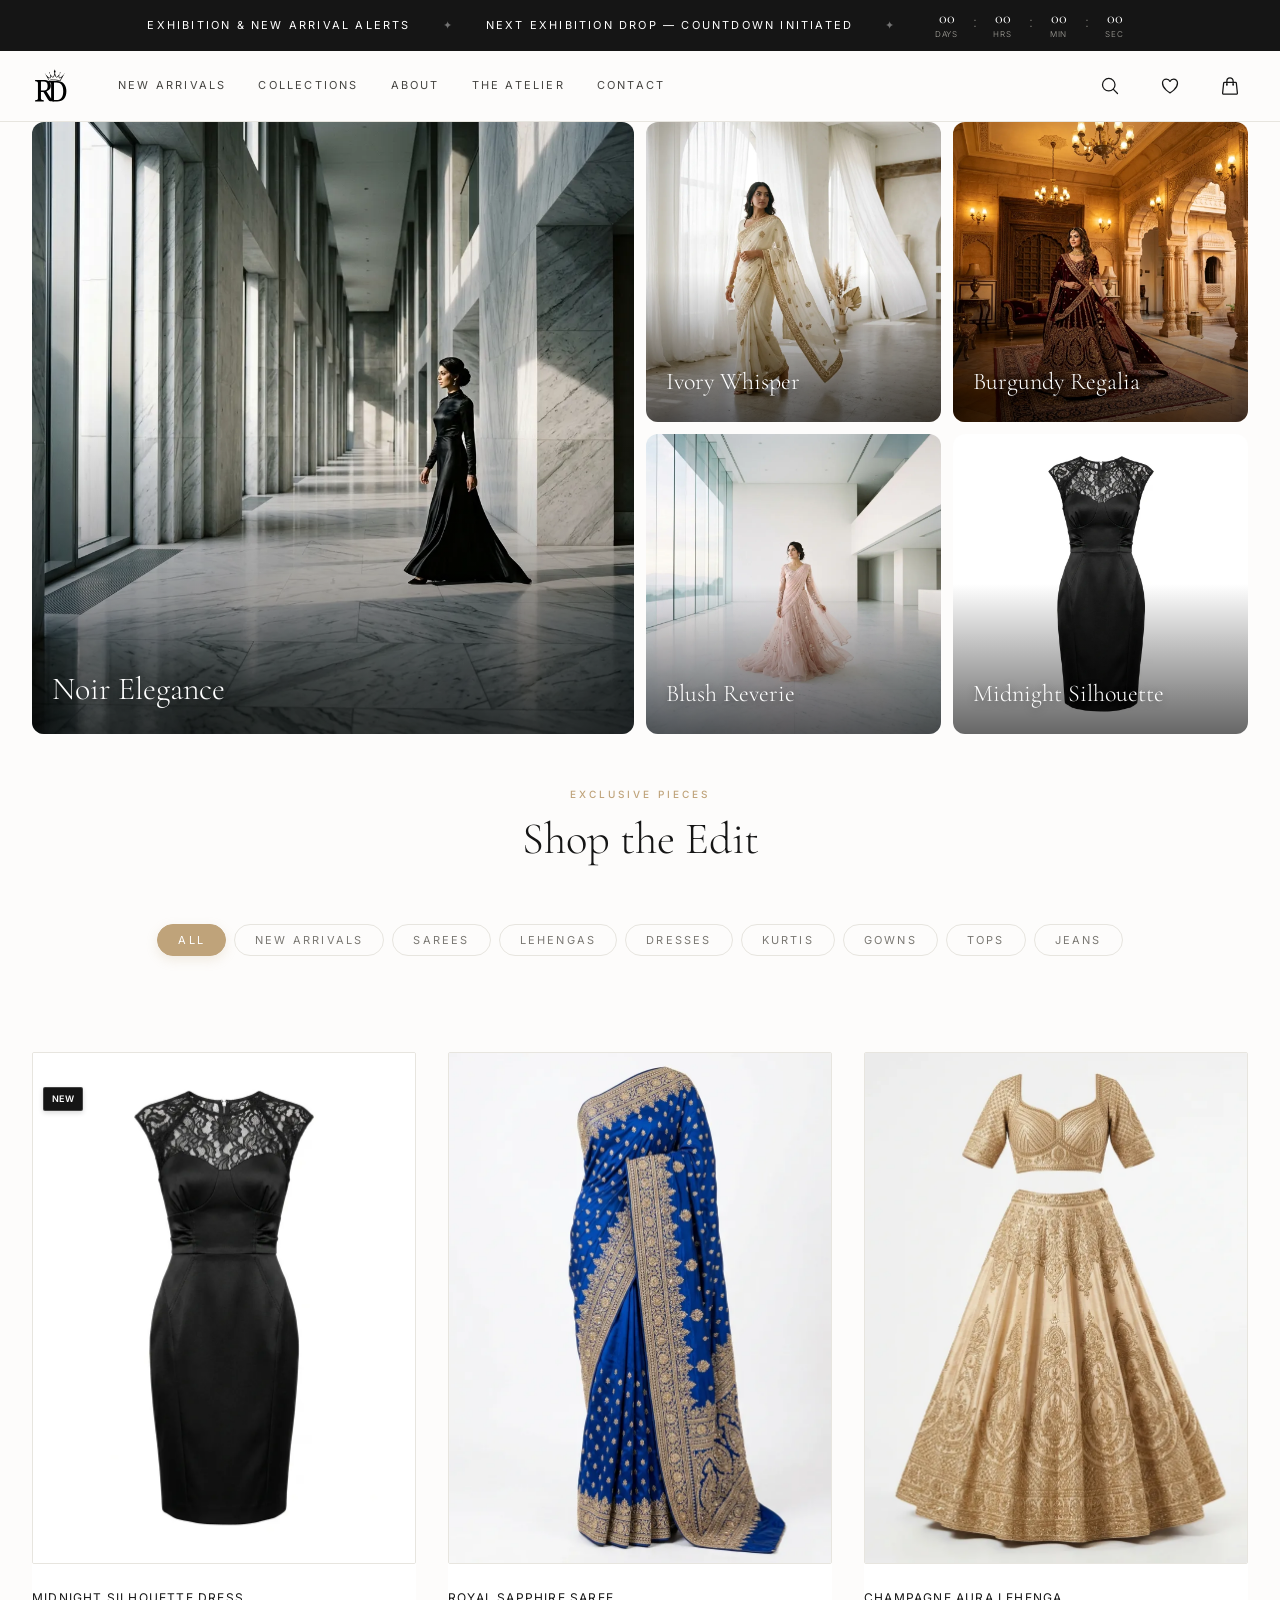
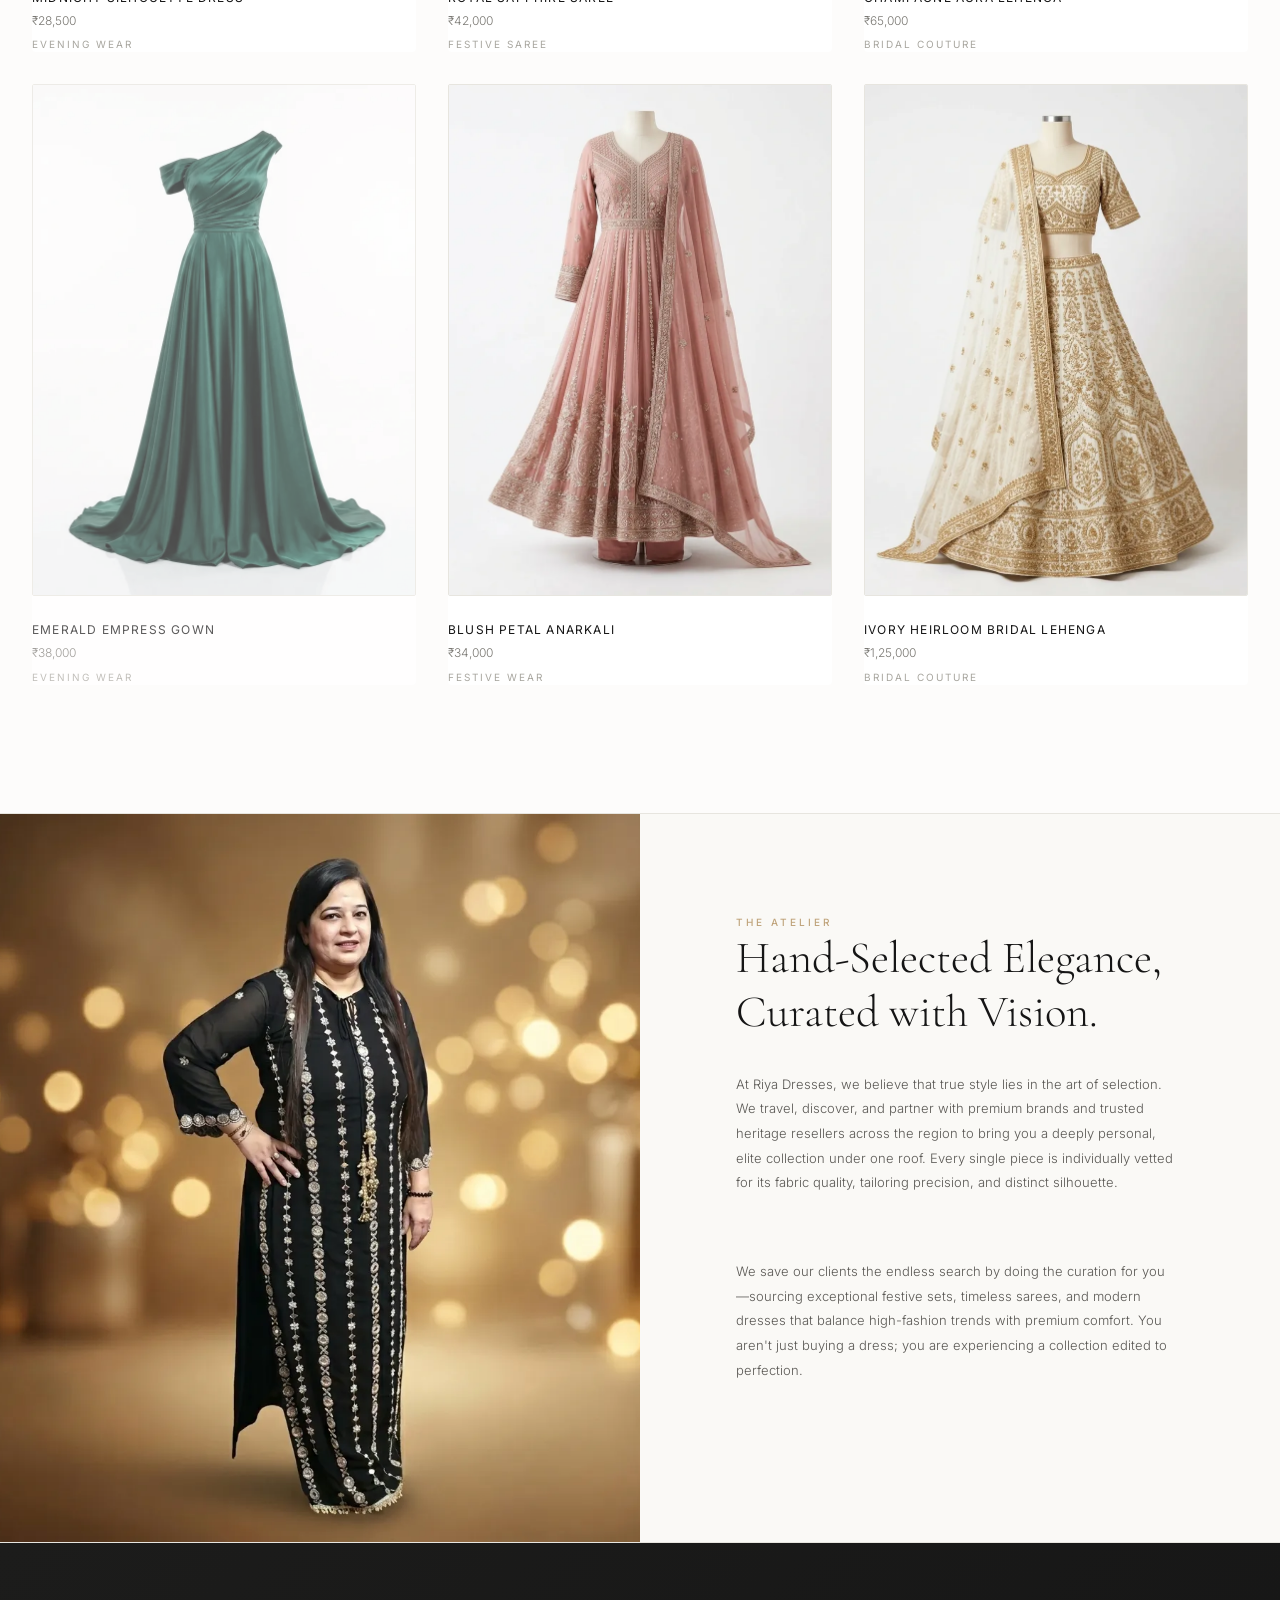
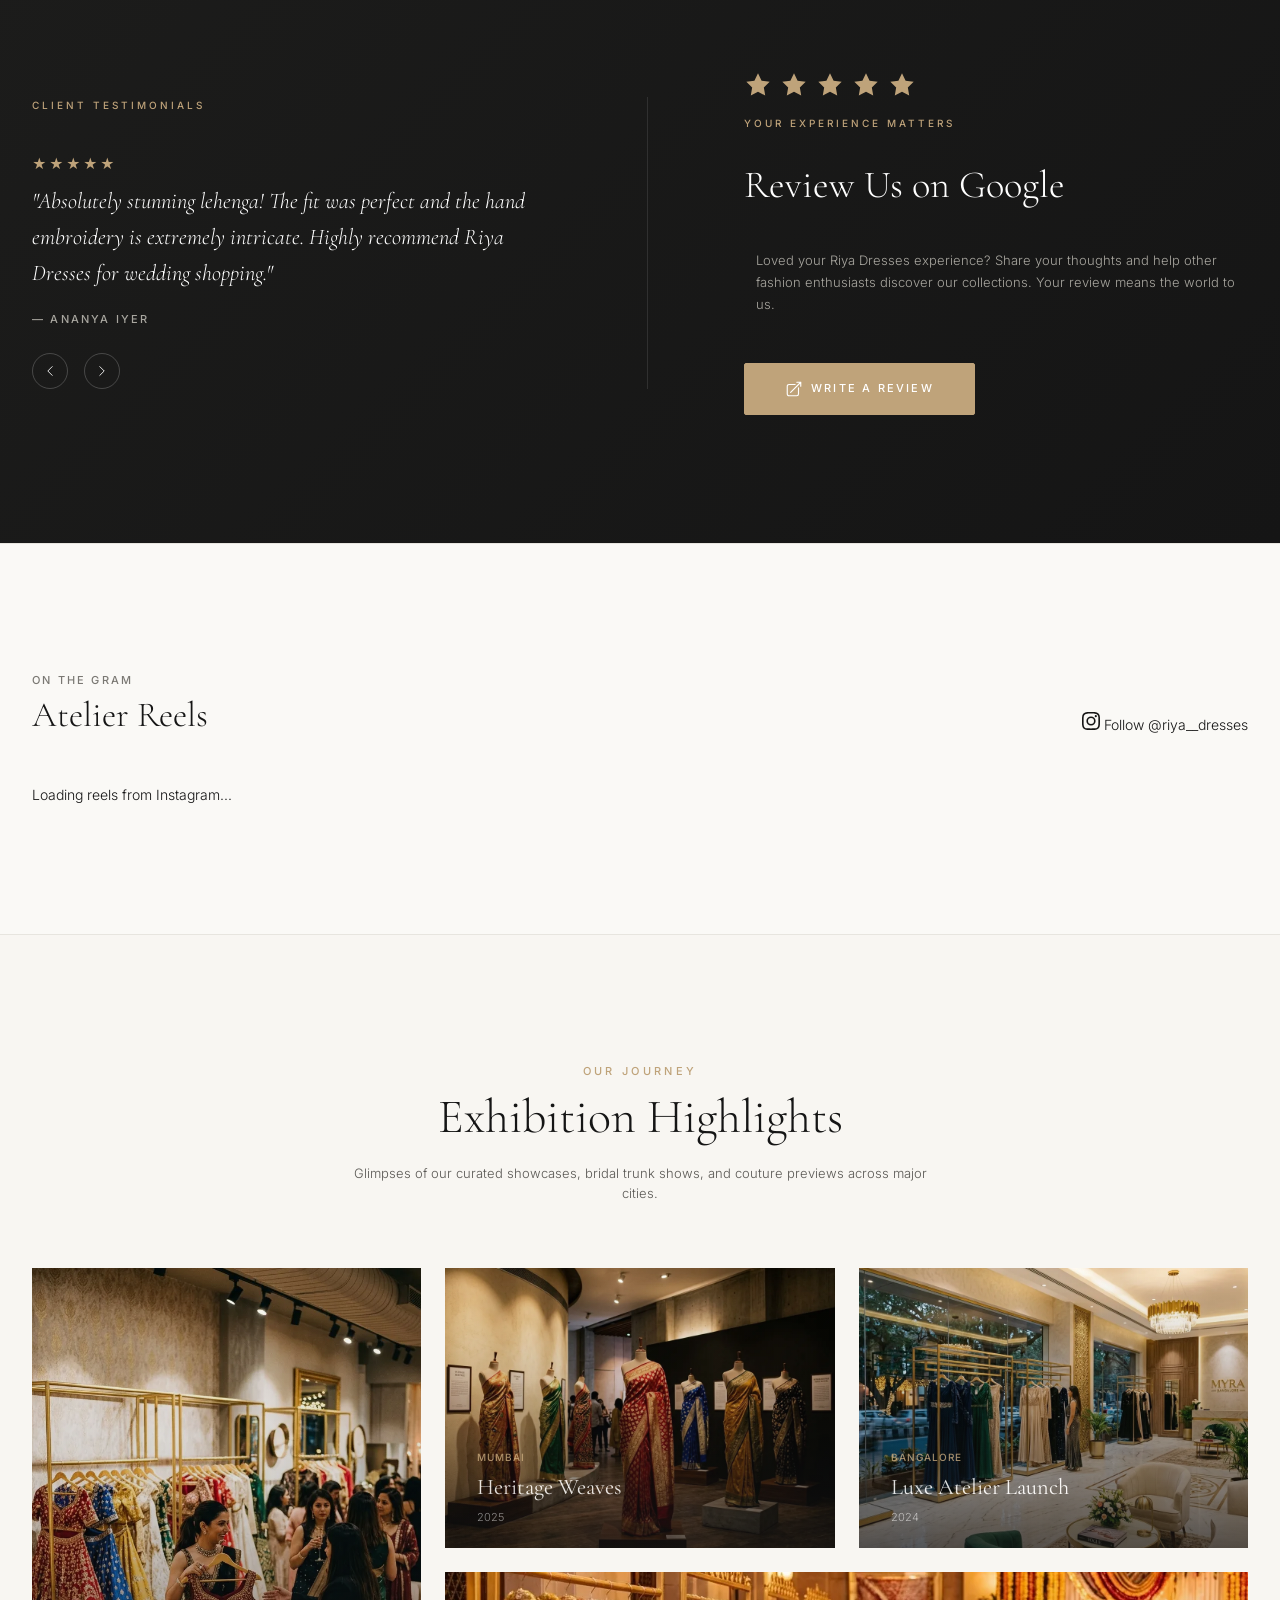
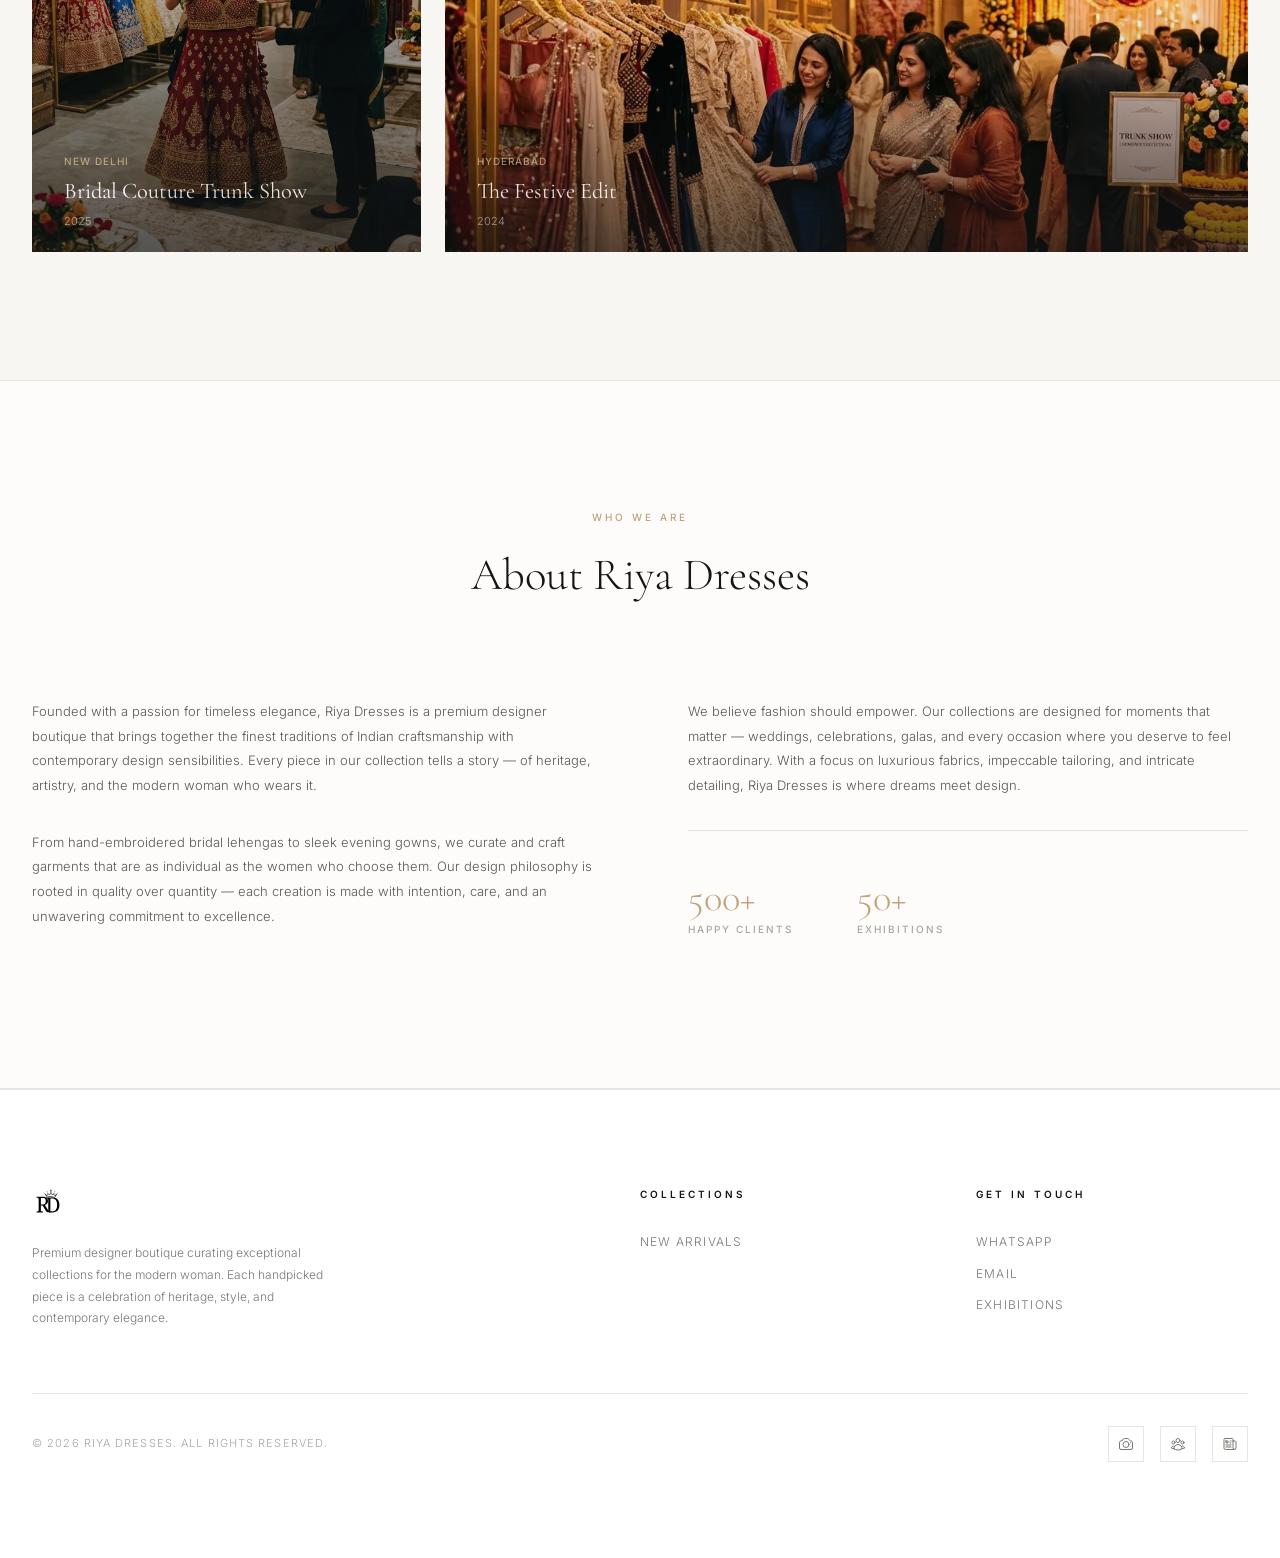
==== index.html @ f9439b60 "Initial commit" ====
<!DOCTYPE html>
<html lang="en">
<head>
  <meta charset="UTF-8">
  <meta name="viewport" content="width=device-width, initial-scale=1.0">
  <meta name="description" content="Riya Dresses &mdash; Premium designer boutique featuring exquisite handcrafted dresses, sarees, lehengas, and couture for the modern woman. Shop exclusive collections.">
  <meta name="keywords" content="Riya Dresses, designer boutique, luxury fashion, sarees, lehengas, couture, bridal wear, premium dresses">
  <title>RIYA DRESSES &mdash; Premium Designer Boutique</title>
  <link rel="stylesheet" href="index.css?v=4">
  <!-- Favicon / Website Icon -->
  <link rel="icon" type="image/svg+xml" href="assets/only RD transparent bg.svg">
  <link rel="icon" type="image/png" href="assets/logo-icon.png">
  <link rel="apple-touch-icon" href="assets/logo-icon.png">
  <!-- Preconnect for Google Fonts performance -->
  <link rel="preconnect" href="https://fonts.googleapis.com">
  <link rel="preconnect" href="https://fonts.gstatic.com" crossorigin>
</head>
<body>

  <!-- ===== TOP BANNER / TICKER ===== -->
  <div class="top-banner" id="top-banner">
    <div class="top-banner__inner">
      <span class="top-banner__text" id="top-banner-label">Exhibition &amp; New Arrival Alerts</span>
      <span class="top-banner__text" style="opacity: 0.4;">&#x2726;</span>
      <span class="top-banner__text" id="top-banner-headline">Next Exhibition Drop &mdash; Countdown Initiated</span>
      <span class="top-banner__text" style="opacity: 0.4;">&#x2726;</span>
      <div class="top-banner__countdown" id="countdown">
        <div class="countdown__segment">
          <span class="countdown__number" id="countdown-days">00</span>
          <span class="countdown__label">Days</span>
        </div>
        <span class="countdown__separator">:</span>
        <div class="countdown__segment">
          <span class="countdown__number" id="countdown-hours">00</span>
          <span class="countdown__label">Hrs</span>
        </div>
        <span class="countdown__separator">:</span>
        <div class="countdown__segment">
          <span class="countdown__number" id="countdown-mins">00</span>
          <span class="countdown__label">Min</span>
        </div>
        <span class="countdown__separator">:</span>
        <div class="countdown__segment">
          <span class="countdown__number" id="countdown-secs">00</span>
          <span class="countdown__label">Sec</span>
        </div>
      </div>
    </div>
  </div>

  <!-- ===== HEADER / NAVIGATION ===== -->
  <header class="header" id="header">
    <div class="header__inner">

      <div class="header__left">
        <a href="#" class="header__logo" id="logo-link" aria-label="Riya Dresses Home">
          <img src="assets/only RD transparent bg.svg" alt="Riya Dresses">
        </a>

        <nav class="header__nav" id="main-nav" aria-label="Main navigation">
          <a href="#products" class="header__nav-link" id="nav-new-arrivals">New Arrivals</a>
          <a href="#products" class="header__nav-link" id="nav-collections">Collections</a>
          <a href="#about" class="header__nav-link" id="nav-about">About</a>
          <a href="#brand-story" class="header__nav-link" id="nav-atelier">The Atelier</a>
          <a href="#footer" class="header__nav-link" id="nav-contact">Contact</a>
        </nav>
      </div>

      <div class="header__right">
        <!-- Search Icon -->
        <button class="header__icon-btn" id="search-btn" aria-label="Search">
          <svg xmlns="http://www.w3.org/2000/svg" fill="none" viewBox="0 0 24 24" stroke="currentColor">
            <path stroke-linecap="round" stroke-linejoin="round" d="M21 21l-5.197-5.197m0 0A7.5 7.5 0 105.196 5.196a7.5 7.5 0 0010.607 10.607z"/>
          </svg>
        </button>
        <!-- Wishlist Icon -->
        <button class="header__icon-btn" id="wishlist-btn" aria-label="Wishlist">
          <svg xmlns="http://www.w3.org/2000/svg" fill="none" viewBox="0 0 24 24" stroke="currentColor">
            <path stroke-linecap="round" stroke-linejoin="round" d="M21 8.25c0-2.485-2.099-4.5-4.688-4.5-1.935 0-3.597 1.126-4.312 2.733-.715-1.607-2.377-2.733-4.313-2.733C5.1 3.75 3 5.765 3 8.25c0 7.22 9 12 9 12s9-4.78 9-12z"/>
          </svg>
          <span class="header__badge" id="wishlist-count" style="display: none;">0</span>
        </button>
        <!-- Bag Icon -->
        <button class="header__icon-btn" id="bag-btn" aria-label="Shopping Bag">
          <svg xmlns="http://www.w3.org/2000/svg" fill="none" viewBox="0 0 24 24" stroke="currentColor">
            <path stroke-linecap="round" stroke-linejoin="round" d="M15.75 10.5V6a3.75 3.75 0 10-7.5 0v4.5m11.356-1.993l1.263 12c.07.665-.45 1.243-1.119 1.243H4.25a1.125 1.125 0 01-1.12-1.243l1.264-12A1.125 1.125 0 015.513 7.5h12.974c.576 0 1.059.435 1.119 1.007zM8.625 10.5a.375.375 0 11-.75 0 .375.375 0 01.75 0zm7.5 0a.375.375 0 11-.75 0 .375.375 0 01.75 0z"/>
          </svg>
          <span class="header__badge" id="bag-count" style="display: none;">0</span>
        </button>

        <!-- Hamburger (Mobile) -->
        <div class="header__hamburger" id="hamburger-btn" role="button" tabindex="0" aria-label="Open menu">
          <span></span>
          <span></span>
          <span></span>
        </div>
      </div>

    </div>
  </header>

  <!-- ===== MOBILE DRAWER ===== -->
  <div class="mobile-drawer" id="mobile-drawer">
    <div class="mobile-drawer__overlay" id="drawer-overlay"></div>
    <div class="mobile-drawer__panel">
      <button class="mobile-drawer__close" id="drawer-close" aria-label="Close menu">
        <svg xmlns="http://www.w3.org/2000/svg" fill="none" viewBox="0 0 24 24" stroke="currentColor">
          <path stroke-linecap="round" stroke-linejoin="round" d="M6 18L18 6M6 6l12 12"/>
        </svg>
      </button>
      <nav class="mobile-drawer__nav" aria-label="Mobile navigation">
        <a href="#products" class="mobile-drawer__link" id="mobile-nav-arrivals">New Arrivals</a>
        <a href="#products" class="mobile-drawer__link" id="mobile-nav-collections">Collections</a>
        <a href="#about" class="mobile-drawer__link" id="mobile-nav-about">About</a>
        <a href="#brand-story" class="mobile-drawer__link" id="mobile-nav-atelier">The Atelier</a>
        <a href="#footer" class="mobile-drawer__link" id="mobile-nav-contact">Contact</a>
        <a href="#" class="mobile-drawer__link" id="mobile-nav-whatsapp">Inquire via WhatsApp</a>
      </nav>
    </div>
  </div>

  <!-- ===== HERO CATEGORIES (5-Tile Array) ===== -->
  <section class="hero-categories" id="hero-spotlight">
    <div class="category-tiles-grid" id="category-tiles-container">
      <a href="#products" class="cat-tile cat-large">
        <img src="assets/hero-1.webp" alt="Noir Elegance" loading="eager">
        <div class="cat-tile-overlay"></div>
        <h2 class="cat-title">Noir Elegance</h2>
      </a>
      <a href="#products" class="cat-tile">
        <img src="assets/hero-2.webp" alt="Ivory Whisper" loading="lazy">
        <div class="cat-tile-overlay"></div>
        <h2 class="cat-title">Ivory Whisper</h2>
      </a>
      <a href="#products" class="cat-tile">
        <img src="assets/hero-3.webp" alt="Burgundy Regalia" loading="lazy">
        <div class="cat-tile-overlay"></div>
        <h2 class="cat-title">Burgundy Regalia</h2>
      </a>
      <a href="#products" class="cat-tile">
        <img src="assets/hero-4.webp" alt="Blush Reverie" loading="lazy">
        <div class="cat-tile-overlay"></div>
        <h2 class="cat-title">Blush Reverie</h2>
      </a>
      <a href="#products" class="cat-tile">
        <img src="assets/product-1.webp" alt="Midnight Silhouette" loading="lazy">
        <div class="cat-tile-overlay"></div>
        <h2 class="cat-title">Midnight Silhouette</h2>
      </a>
    </div>
  </section>



  <!-- ===== PRODUCT COLLECTION GRID ===== -->
  <section class="products" id="products">
    <div class="products__header reveal">
      <span class="products__label">Exclusive Pieces</span>
      <h2 class="products__title">Shop the Edit</h2>
      <div class="products__filters" id="category-filters">
        <button class="products__filter-btn is-active" data-filter="all" id="filter-all">All</button>
        <button class="products__filter-btn" data-filter="new-arrivals" id="filter-new-arrivals">New Arrivals</button>
        <button class="products__filter-btn" data-filter="saree" id="filter-saree">Sarees</button>
        <button class="products__filter-btn" data-filter="lehenga" id="filter-lehenga">Lehengas</button>
        <button class="products__filter-btn" data-filter="dress" id="filter-dress">Dresses</button>
        <button class="products__filter-btn" data-filter="kurti" id="filter-kurti">Kurtis</button>
        <button class="products__filter-btn" data-filter="gown" id="filter-gown">Gowns</button>
        <button class="products__filter-btn" data-filter="top" id="filter-top">Tops</button>
        <button class="products__filter-btn" data-filter="jeans" id="filter-jeans">Jeans</button>
      </div>
    </div>

    <div class="products__grid reveal-stagger" id="products-grid">

      <!-- Product 1 -->
      <div class="product-card" id="product-card-1" data-category="dress" data-new-arrival="true" data-stock-count="2">
        <div class="product-card__image-wrapper">
          <img class="product-card__image" src="assets/product-1.webp" alt="Midnight Silhouette Dress" loading="lazy">
          <span class="product-card__badge product-card__badge--new" style="left: 10px;">New</span>
          <div class="product-card__overlay">
            <a href="#" class="product-card__quick-action whatsapp-cta" data-product="Midnight Silhouette Dress &mdash; &#x20B9;28,500" id="cta-product-1">
              <svg xmlns="http://www.w3.org/2000/svg" fill="none" viewBox="0 0 24 24" stroke="currentColor">
                <path stroke-linecap="round" stroke-linejoin="round" d="M8.625 9.75a.375.375 0 11-.75 0 .375.375 0 01.75 0zm0 0H8.25m4.125 0a.375.375 0 11-.75 0 .375.375 0 01.75 0zm0 0H12m4.125 0a.375.375 0 11-.75 0 .375.375 0 01.75 0zm0 0h-.375m-13.5 3.01c0 1.6 1.123 2.994 2.707 3.227 1.087.16 2.185.283 3.293.369V21l4.184-4.183a1.14 1.14 0 01.778-.332 48.294 48.294 0 005.83-.498c1.585-.233 2.708-1.626 2.708-3.228V6.741c0-1.602-1.123-2.995-2.707-3.228A48.394 48.394 0 0012 3c-2.392 0-4.744.175-7.043.513C3.373 3.746 2.25 5.14 2.25 6.741v6.018z"/>
              </svg>
              Inquire via WhatsApp
            </a>
          </div>
        </div>
        <div class="product-card__info">
          <span class="product-card__name">Midnight Silhouette Dress</span>
          <span class="product-card__price">&#x20B9;28,500</span>
          <span class="product-card__category">Evening Wear</span>
        </div>
      </div>

      <!-- Product 2 -->
      <div class="product-card" id="product-card-2" data-category="saree" data-stock-count="8">
        <div class="product-card__image-wrapper">
          <img class="product-card__image" src="assets/product-2.webp" alt="Royal Sapphire Saree" loading="lazy">
          <div class="product-card__overlay">
            <a href="#" class="product-card__quick-action whatsapp-cta" data-product="Royal Sapphire Saree &mdash; &#x20B9;42,000" id="cta-product-2">
              <svg xmlns="http://www.w3.org/2000/svg" fill="none" viewBox="0 0 24 24" stroke="currentColor">
                <path stroke-linecap="round" stroke-linejoin="round" d="M8.625 9.75a.375.375 0 11-.75 0 .375.375 0 01.75 0zm0 0H8.25m4.125 0a.375.375 0 11-.75 0 .375.375 0 01.75 0zm0 0H12m4.125 0a.375.375 0 11-.75 0 .375.375 0 01.75 0zm0 0h-.375m-13.5 3.01c0 1.6 1.123 2.994 2.707 3.227 1.087.16 2.185.283 3.293.369V21l4.184-4.183a1.14 1.14 0 01.778-.332 48.294 48.294 0 005.83-.498c1.585-.233 2.708-1.626 2.708-3.228V6.741c0-1.602-1.123-2.995-2.707-3.228A48.394 48.394 0 0012 3c-2.392 0-4.744.175-7.043.513C3.373 3.746 2.25 5.14 2.25 6.741v6.018z"/>
              </svg>
              Inquire via WhatsApp
            </a>
          </div>
        </div>
        <div class="product-card__info">
          <span class="product-card__name">Royal Sapphire Saree</span>
          <span class="product-card__price">&#x20B9;42,000</span>
          <span class="product-card__category">Festive Saree</span>
        </div>
      </div>

      <!-- Product 3 -->
      <div class="product-card" id="product-card-3" data-category="lehenga" data-stock-count="3">
        <div class="product-card__image-wrapper">
          <img class="product-card__image" src="assets/product-3.webp" alt="Champagne Aura Lehenga" loading="lazy">
          <div class="product-card__overlay">
            <a href="#" class="product-card__quick-action whatsapp-cta" data-product="Champagne Aura Lehenga &mdash; &#x20B9;65,000" id="cta-product-3">
              <svg xmlns="http://www.w3.org/2000/svg" fill="none" viewBox="0 0 24 24" stroke="currentColor">
                <path stroke-linecap="round" stroke-linejoin="round" d="M8.625 9.75a.375.375 0 11-.75 0 .375.375 0 01.75 0zm0 0H8.25m4.125 0a.375.375 0 11-.75 0 .375.375 0 01.75 0zm0 0H12m4.125 0a.375.375 0 11-.75 0 .375.375 0 01.75 0zm0 0h-.375m-13.5 3.01c0 1.6 1.123 2.994 2.707 3.227 1.087.16 2.185.283 3.293.369V21l4.184-4.183a1.14 1.14 0 01.778-.332 48.294 48.294 0 005.83-.498c1.585-.233 2.708-1.626 2.708-3.228V6.741c0-1.602-1.123-2.995-2.707-3.228A48.394 48.394 0 0012 3c-2.392 0-4.744.175-7.043.513C3.373 3.746 2.25 5.14 2.25 6.741v6.018z"/>
              </svg>
              Inquire via WhatsApp
            </a>
          </div>
        </div>
        <div class="product-card__info">
          <span class="product-card__name">Champagne Aura Lehenga</span>
          <span class="product-card__price">&#x20B9;65,000</span>
          <span class="product-card__category">Bridal Couture</span>
        </div>
      </div>

      <!-- Product 4 -->
      <div class="product-card product-card--out-of-stock" id="product-card-4" data-category="gown" data-stock-count="0">
        <div class="product-card__image-wrapper">
          <img class="product-card__image" src="assets/product-4.webp" alt="Emerald Empress Gown" loading="lazy">
          <div class="product-card__overlay">
            <a href="#" class="product-card__quick-action whatsapp-cta" data-product="Emerald Empress Gown &mdash; &#x20B9;38,000" id="cta-product-4">
              <svg xmlns="http://www.w3.org/2000/svg" fill="none" viewBox="0 0 24 24" stroke="currentColor">
                <path stroke-linecap="round" stroke-linejoin="round" d="M8.625 9.75a.375.375 0 11-.75 0 .375.375 0 01.75 0zm0 0H8.25m4.125 0a.375.375 0 11-.75 0 .375.375 0 01.75 0zm0 0H12m4.125 0a.375.375 0 11-.75 0 .375.375 0 01.75 0zm0 0h-.375m-13.5 3.01c0 1.6 1.123 2.994 2.707 3.227 1.087.16 2.185.283 3.293.369V21l4.184-4.183a1.14 1.14 0 01.778-.332 48.294 48.294 0 005.83-.498c1.585-.233 2.708-1.626 2.708-3.228V6.741c0-1.602-1.123-2.995-2.707-3.228A48.394 48.394 0 0012 3c-2.392 0-4.744.175-7.043.513C3.373 3.746 2.25 5.14 2.25 6.741v6.018z"/>
              </svg>
              Inquire via WhatsApp
            </a>
          </div>
        </div>
        <div class="product-card__info">
          <span class="product-card__name">Emerald Empress Gown</span>
          <span class="product-card__price">&#x20B9;38,000</span>
          <span class="product-card__category">Evening Wear</span>
        </div>
      </div>

      <!-- Product 5 -->
      <div class="product-card" id="product-card-5" data-category="kurti" data-stock-count="15">
        <div class="product-card__image-wrapper">
          <img class="product-card__image" src="assets/product-5.webp" alt="Blush Petal Anarkali" loading="lazy">
          <div class="product-card__overlay">
            <a href="#" class="product-card__quick-action whatsapp-cta" data-product="Blush Petal Anarkali &mdash; &#x20B9;34,000" id="cta-product-5">
              <svg xmlns="http://www.w3.org/2000/svg" fill="none" viewBox="0 0 24 24" stroke="currentColor">
                <path stroke-linecap="round" stroke-linejoin="round" d="M8.625 9.75a.375.375 0 11-.75 0 .375.375 0 01.75 0zm0 0H8.25m4.125 0a.375.375 0 11-.75 0 .375.375 0 01.75 0zm0 0H12m4.125 0a.375.375 0 11-.75 0 .375.375 0 01.75 0zm0 0h-.375m-13.5 3.01c0 1.6 1.123 2.994 2.707 3.227 1.087.16 2.185.283 3.293.369V21l4.184-4.183a1.14 1.14 0 01.778-.332 48.294 48.294 0 005.83-.498c1.585-.233 2.708-1.626 2.708-3.228V6.741c0-1.602-1.123-2.995-2.707-3.228A48.394 48.394 0 0012 3c-2.392 0-4.744.175-7.043.513C3.373 3.746 2.25 5.14 2.25 6.741v6.018z"/>
              </svg>
              Inquire via WhatsApp
            </a>
          </div>
        </div>
        <div class="product-card__info">
          <span class="product-card__name">Blush Petal Anarkali</span>
          <span class="product-card__price">&#x20B9;34,000</span>
          <span class="product-card__category">Festive Wear</span>
        </div>
      </div>

      <!-- Product 6 -->
      <div class="product-card" id="product-card-6" data-category="lehenga" data-stock-count="1">
        <div class="product-card__image-wrapper">
          <img class="product-card__image" src="assets/product-6.webp" alt="Ivory Heirloom Bridal Lehenga" loading="lazy">
          <div class="product-card__overlay">
            <a href="#" class="product-card__quick-action whatsapp-cta" data-product="Ivory Heirloom Bridal Lehenga &mdash; &#x20B9;1,25,000" id="cta-product-6">
              <svg xmlns="http://www.w3.org/2000/svg" fill="none" viewBox="0 0 24 24" stroke="currentColor">
                <path stroke-linecap="round" stroke-linejoin="round" d="M8.625 9.75a.375.375 0 11-.75 0 .375.375 0 01.75 0zm0 0H8.25m4.125 0a.375.375 0 11-.75 0 .375.375 0 01.75 0zm0 0H12m4.125 0a.375.375 0 11-.75 0 .375.375 0 01.75 0zm0 0h-.375m-13.5 3.01c0 1.6 1.123 2.994 2.707 3.227 1.087.16 2.185.283 3.293.369V21l4.184-4.183a1.14 1.14 0 01.778-.332 48.294 48.294 0 005.83-.498c1.585-.233 2.708-1.626 2.708-3.228V6.741c0-1.602-1.123-2.995-2.707-3.228A48.394 48.394 0 0012 3c-2.392 0-4.744.175-7.043.513C3.373 3.746 2.25 5.14 2.25 6.741v6.018z"/>
              </svg>
              Inquire via WhatsApp
            </a>
          </div>
        </div>
        <div class="product-card__info">
          <span class="product-card__name">Ivory Heirloom Bridal Lehenga</span>
          <span class="product-card__price">&#x20B9;1,25,000</span>
          <span class="product-card__category">Bridal Couture</span>
        </div>
      </div>

    </div>
  </section>

  <!-- ===== BRAND STORY / EDITORIAL ===== -->
  <section class="brand-story" id="brand-story">
    <div class="brand-story__image-side">
      <img class="brand-story__image" src="assets/owner-portrait.webp" alt="Riya Dresses Founder &mdash; Curator of Elegance" loading="lazy">
    </div>
    <div class="brand-story__content-side">
      <div class="reveal">
        <span class="brand-story__label">The Atelier</span>
        <h2 class="brand-story__title" id="atelier-title-display">Hand-Selected Elegance,<br>Curated with Vision.</h2>
        <p class="brand-story__text" id="atelier-p1-display">
          At Riya Dresses, we believe that true style lies in the art of selection. We travel, discover, and partner with premium brands and trusted heritage resellers across the region to bring you a deeply personal, elite collection under one roof. Every single piece is individually vetted for its fabric quality, tailoring precision, and distinct silhouette.
        </p>
        <p class="brand-story__text" id="atelier-p2-display">
          We save our clients the endless search by doing the curation for you&mdash;sourcing exceptional festive sets, timeless sarees, and modern dresses that balance high-fashion trends with premium comfort. You aren't just buying a dress; you are experiencing a collection edited to perfection.
        </p>

      </div>
    </div>
  </section>

  <!-- ===== CLIENT TESTIMONIALS & GOOGLE REVIEW ===== -->
  <section class="google-review" id="google-review">
    <div class="container reveal">
      <div class="google-review__grid">
        
        <!-- Left Column: Testimonial Carousel -->
        <div class="google-review__carousel-section">
          <span class="google-review__label">Client Testimonials</span>
          <div class="testimonials-slider">
            <div class="testimonials-track" id="testimonials-track">
              <!-- Dynamic testimonial slides render here -->
              <div class="testimonial-slide active">
                <div class="testimonial-stars">&#x2605;&#x2605;&#x2605;&#x2605;&#x2605;</div>
                <p class="testimonial-text">"Absolutely stunning lehenga! The fit was perfect and the hand embroidery is extremely intricate. Highly recommend Riya Dresses for wedding shopping."</p>
                <span class="testimonial-author">&mdash; Ananya Iyer</span>
              </div>
            </div>
            
            <!-- Testimonials Navigation -->
            <div class="testimonials-nav">
              <button class="testimonials-nav-btn" id="testimonial-prev" aria-label="Previous review">
                <svg xmlns="http://www.w3.org/2000/svg" fill="none" viewBox="0 0 24 24" stroke="currentColor">
                  <path stroke-linecap="round" stroke-linejoin="round" stroke-width="1.5" d="M15.75 19.5L8.25 12l7.5-7.5"/>
                </svg>
              </button>
              <button class="testimonials-nav-btn" id="testimonial-next" aria-label="Next review">
                <svg xmlns="http://www.w3.org/2000/svg" fill="none" viewBox="0 0 24 24" stroke="currentColor">
                  <path stroke-linecap="round" stroke-linejoin="round" stroke-width="1.5" d="M8.25 4.5l7.5 7.5-7.5 7.5"/>
                </svg>
              </button>
            </div>
          </div>
        </div>
        
        <!-- Right Column: Write a Review CTA -->
        <div class="google-review__cta-section">
          <div class="google-review__stars">
            <svg xmlns="http://www.w3.org/2000/svg" viewBox="0 0 24 24" fill="currentColor" width="28" height="28"><path d="M12 2l3.09 6.26L22 9.27l-5 4.87 1.18 6.88L12 17.77l-6.18 3.25L7 14.14 2 9.27l6.91-1.01L12 2z"/></svg>
            <svg xmlns="http://www.w3.org/2000/svg" viewBox="0 0 24 24" fill="currentColor" width="28" height="28"><path d="M12 2l3.09 6.26L22 9.27l-5 4.87 1.18 6.88L12 17.77l-6.18 3.25L7 14.14 2 9.27l6.91-1.01L12 2z"/></svg>
            <svg xmlns="http://www.w3.org/2000/svg" viewBox="0 0 24 24" fill="currentColor" width="28" height="28"><path d="M12 2l3.09 6.26L22 9.27l-5 4.87 1.18 6.88L12 17.77l-6.18 3.25L7 14.14 2 9.27l6.91-1.01L12 2z"/></svg>
            <svg xmlns="http://www.w3.org/2000/svg" viewBox="0 0 24 24" fill="currentColor" width="28" height="28"><path d="M12 2l3.09 6.26L22 9.27l-5 4.87 1.18 6.88L12 17.77l-6.18 3.25L7 14.14 2 9.27l6.91-1.01L12 2z"/></svg>
            <svg xmlns="http://www.w3.org/2000/svg" viewBox="0 0 24 24" fill="currentColor" width="28" height="28"><path d="M12 2l3.09 6.26L22 9.27l-5 4.87 1.18 6.88L12 17.77l-6.18 3.25L7 14.14 2 9.27l6.91-1.01L12 2z"/></svg>
          </div>
          <span class="google-review__label">Your Experience Matters</span>
          <h2 class="google-review__title">Review Us on Google</h2>
          <p class="google-review__desc">
            Loved your Riya Dresses experience? Share your thoughts and help other fashion enthusiasts discover our collections. Your review means the world to us.
          </p>
          <a href="https://g.page/r/YOUR_GOOGLE_REVIEW_LINK/review" target="_blank" rel="noopener noreferrer" class="google-review__cta" id="google-review-btn">
            <svg xmlns="http://www.w3.org/2000/svg" viewBox="0 0 24 24" fill="none" stroke="currentColor" width="18" height="18" style="stroke-width:1.5">
              <path stroke-linecap="round" stroke-linejoin="round" d="M13.5 6H5.25A2.25 2.25 0 003 8.25v10.5A2.25 2.25 0 005.25 21h10.5A2.25 2.25 0 0018 18.75V10.5m-10.5 6L21 3m0 0h-5.25M21 3v5.25"/>
            </svg>
            Write a Review
          </a>
        </div>

      </div>
    </div>
  </section>

  <!-- ===== INSTAGRAM REELS SECTION ===== -->
  <section class="instagram-reels" id="instagram-reels">
    <div class="container">
      <div class="reels__inner reveal">
        <div class="reels__header">
          <div class="reels__header-left">
            <span class="reels__label">On The Gram</span>
            <h2 class="reels__title">Atelier Reels</h2>
          </div>
          <a href="https://www.instagram.com/riya__dresses/" target="_blank" rel="noopener noreferrer" class="reels__follow-btn">
            <svg xmlns="http://www.w3.org/2000/svg" viewBox="0 0 24 24" fill="currentColor" width="18" height="18"><path d="M12 2.163c3.204 0 3.584.012 4.85.07 3.252.148 4.771 1.691 4.919 4.919.058 1.265.069 1.645.069 4.849 0 3.205-.012 3.584-.069 4.849-.149 3.225-1.664 4.771-4.919 4.919-1.266.058-1.644.07-4.85.07-3.204 0-3.584-.012-4.849-.07-3.26-.149-4.771-1.699-4.919-4.92-.058-1.265-.07-1.644-.07-4.849 0-3.204.013-3.583.07-4.849.149-3.227 1.664-4.771 4.919-4.919 1.266-.057 1.645-.069 4.849-.069zM12 0C8.741 0 8.333.014 7.053.072 2.695.272.273 2.69.073 7.052.014 8.333 0 8.741 0 12c0 3.259.014 3.668.072 4.948.2 4.358 2.618 6.78 6.98 6.98C8.333 23.986 8.741 24 12 24c3.259 0 3.668-.014 4.948-.072 4.354-.2 6.782-2.618 6.979-6.98.059-1.28.073-1.689.073-4.948 0-3.259-.014-3.667-.072-4.947-.196-4.354-2.617-6.78-6.979-6.98C15.668.014 15.259 0 12 0zm0 5.838a6.162 6.162 0 100 12.324 6.162 6.162 0 000-12.324zM12 16a4 4 0 110-8 4 4 0 010 8zm6.406-11.845a1.44 1.44 0 100 2.881 1.44 1.44 0 000-2.881z"/></svg>
            Follow @riya__dresses
          </a>
        </div>

        <div class="reels__grid">
          <!-- Instagram embeds will be dynamically loaded from Firebase -->
          <div class="reels__placeholder" id="reels-placeholder">
            <p>Loading reels from Instagram...</p>
          </div>
        </div>
      </div>
    </div>
  </section>

  <!-- ===== EXHIBITIONS GALLERY SECTION ===== -->
  <section class="exhibitions" id="exhibitions">
    <div class="container">
      <div class="exhibitions__inner reveal">
        <div class="exhibitions__header">
          <span class="exhibitions__label">Our Journey</span>
          <h2 class="exhibitions__title">Exhibition Highlights</h2>
          <p class="exhibitions__subtitle">Glimpses of our curated showcases, bridal trunk shows, and couture previews across major cities.</p>
        </div>
        <div class="exhibitions__grid">
          <!-- Exhibition 1 -->
          <div class="exhibition-card exhibition-card--large" data-loc="New Delhi" data-title="Bridal Couture Trunk Show" data-year="2025" data-img="assets/exhibition-1.webp">
            <div class="exhibition-card__image-wrapper">
              <img class="exhibition-card__image" src="assets/exhibition-1.webp" alt="Bridal Couture Trunk Show &mdash; Delhi" loading="lazy">
              <div class="exhibition-card__overlay">
                <span class="exhibition-card__location">New Delhi</span>
                <h3 class="exhibition-card__name">Bridal Couture Trunk Show</h3>
                <span class="exhibition-card__year">2025</span>
              </div>
            </div>
          </div>
          <!-- Exhibition 2 -->
          <div class="exhibition-card" data-loc="Mumbai" data-title="Heritage Weaves" data-year="2025" data-img="assets/exhibition-2.webp">
            <div class="exhibition-card__image-wrapper">
              <img class="exhibition-card__image" src="assets/exhibition-2.webp" alt="Heritage Weaves Exhibition &mdash; Mumbai" loading="lazy">
              <div class="exhibition-card__overlay">
                <span class="exhibition-card__location">Mumbai</span>
                <h3 class="exhibition-card__name">Heritage Weaves</h3>
                <span class="exhibition-card__year">2025</span>
              </div>
            </div>
          </div>
          <!-- Exhibition 3 -->
          <div class="exhibition-card" data-loc="Bangalore" data-title="Luxe Atelier Launch" data-year="2024" data-img="assets/exhibition-3.webp">
            <div class="exhibition-card__image-wrapper">
              <img class="exhibition-card__image" src="assets/exhibition-3.webp" alt="Luxe Atelier Launch &mdash; Bangalore" loading="lazy">
              <div class="exhibition-card__overlay">
                <span class="exhibition-card__location">Bangalore</span>
                <h3 class="exhibition-card__name">Luxe Atelier Launch</h3>
                <span class="exhibition-card__year">2024</span>
              </div>
            </div>
          </div>
          <!-- Exhibition 4 -->
          <div class="exhibition-card exhibition-card--wide" data-loc="Hyderabad" data-title="The Festive Edit" data-year="2024" data-img="assets/exhibition-4.webp">
            <div class="exhibition-card__image-wrapper">
              <img class="exhibition-card__image" src="assets/exhibition-4.webp" alt="Festive Edit Trunk Show &mdash; Hyderabad" loading="lazy">
              <div class="exhibition-card__overlay">
                <span class="exhibition-card__location">Hyderabad</span>
                <h3 class="exhibition-card__name">The Festive Edit</h3>
                <span class="exhibition-card__year">2024</span>
              </div>
            </div>
          </div>
        </div>
      </div>
    </div>
  </section>

  <!-- ===== ABOUT SECTION ===== -->
  <section class="about" id="about">
    <div class="container">
      <div class="about__inner reveal">
        <div class="about__header">
          <span class="about__label">Who We Are</span>
          <h2 class="about__title" id="about-title-display">About Riya Dresses</h2>
        </div>
        <div class="about__content">
          <div class="about__text-col">
            <p class="about__text" id="about-p1-display">
              Founded with a passion for timeless elegance, Riya Dresses is a premium designer boutique that brings together the finest traditions of Indian craftsmanship with contemporary design sensibilities. Every piece in our collection tells a story &mdash; of heritage, artistry, and the modern woman who wears it.
            </p>
            <p class="about__text" id="about-p2-display">
              From hand-embroidered bridal lehengas to sleek evening gowns, we curate and craft garments that are as individual as the women who choose them. Our design philosophy is rooted in quality over quantity &mdash; each creation is made with intention, care, and an unwavering commitment to excellence.
            </p>
          </div>
          <div class="about__text-col">
            <p class="about__text" id="about-p3-display">
              We believe fashion should empower. Our collections are designed for moments that matter &mdash; weddings, celebrations, galas, and every occasion where you deserve to feel extraordinary. With a focus on luxurious fabrics, impeccable tailoring, and intricate detailing, Riya Dresses is where dreams meet design.
            </p>
            <div class="about__stats">
              <div class="about__stat">
                <span class="about__stat-number" id="about-stat1-num-display">500+</span>
                <span class="about__stat-label" id="about-stat1-lbl-display">Happy Clients</span>
              </div>
              <div class="about__stat">
                <span class="about__stat-number" id="about-stat2-num-display">50+</span>
                <span class="about__stat-label" id="about-stat2-lbl-display">Exhibitions</span>
              </div>
            </div>
          </div>
        </div>
      </div>
    </div>
  </section>

  <!-- ===== FOOTER ===== -->
  <footer class="footer" id="footer">
    <div class="footer__inner">
      <div class="footer__grid">
        <div class="footer__col">
          <img class="footer__brand-logo" src="assets/logo-text-wide.svg" alt="Riya Dresses">
          <p class="footer__brand-desc">Premium designer boutique curating exceptional collections for the modern woman. Each handpicked piece is a celebration of heritage, style, and contemporary elegance.</p>
        </div>
        <div class="footer__col" id="footer-collections-col">
          <h3 class="footer__col-title">Collections</h3>
          <a href="#products" class="footer__link" id="footer-new-arrivals">New Arrivals</a>
          <!-- Dynamic category links injected by index.js -->
        </div>
        <div class="footer__col">
          <h3 class="footer__col-title">Get in Touch</h3>
          <a href="#" class="footer__link whatsapp-cta" data-product="General Inquiry" id="footer-whatsapp">WhatsApp</a>
          <a href="mailto:riyachugh598@gmail.com" class="footer__link" id="footer-email">Email</a>
          <a href="#" class="footer__link" id="footer-exhibitions">Exhibitions</a>
        </div>
      </div>
      <div class="footer__bottom">
        <span class="footer__copyright">&copy; 2026 Riya Dresses. All Rights Reserved.</span>
        <div class="footer__socials">
          <a href="https://www.instagram.com/riya__dresses/" target="_blank" rel="noopener noreferrer" class="footer__social-link" id="social-instagram" aria-label="Instagram">
            <svg xmlns="http://www.w3.org/2000/svg" fill="none" viewBox="0 0 24 24" stroke="currentColor">
              <path stroke-linecap="round" stroke-linejoin="round" d="M6.827 6.175A2.31 2.31 0 015.186 7.23c-.38.054-.757.112-1.134.175C2.999 7.58 2.25 8.507 2.25 9.574V18a2.25 2.25 0 002.25 2.25h15A2.25 2.25 0 0021.75 18V9.574c0-1.067-.75-1.994-1.802-2.169a47.865 47.865 0 00-1.134-.175 2.31 2.31 0 01-1.64-1.055l-.822-1.316a2.192 2.192 0 00-1.736-1.039 48.774 48.774 0 00-5.232 0 2.192 2.192 0 00-1.736 1.039l-.821 1.316z"/>
              <path stroke-linecap="round" stroke-linejoin="round" d="M16.5 12.75a4.5 4.5 0 11-9 0 4.5 4.5 0 019 0zM18.75 10.5h.008v.008h-.008V10.5z"/>
            </svg>
          </a>
          <a href="#" class="footer__social-link" id="social-facebook" aria-label="Facebook">
            <svg xmlns="http://www.w3.org/2000/svg" fill="none" viewBox="0 0 24 24" stroke="currentColor">
              <path stroke-linecap="round" stroke-linejoin="round" d="M18 18.72a9.094 9.094 0 003.741-.479 3 3 0 00-4.682-2.72m.94 3.198l.001.031c0 .225-.012.447-.037.666A11.944 11.944 0 0112 21c-2.17 0-4.207-.576-5.963-1.584A6.062 6.062 0 016 18.719m12 0a5.971 5.971 0 00-.941-3.197m0 0A5.995 5.995 0 0012 12.75a5.995 5.995 0 00-5.058 2.772m0 0a3 3 0 00-4.681 2.72 8.986 8.986 0 003.74.477m.94-3.197a5.971 5.971 0 00-.94 3.197M15 6.75a3 3 0 11-6 0 3 3 0 016 0zm6 3a2.25 2.25 0 11-4.5 0 2.25 2.25 0 014.5 0zm-13.5 0a2.25 2.25 0 11-4.5 0 2.25 2.25 0 014.5 0z"/>
            </svg>
          </a>
          <a href="#" class="footer__social-link" id="social-pinterest" aria-label="Pinterest">
            <svg xmlns="http://www.w3.org/2000/svg" fill="none" viewBox="0 0 24 24" stroke="currentColor">
              <path stroke-linecap="round" stroke-linejoin="round" d="M12 7.5h1.5m-1.5 3h1.5m-7.5 3h7.5m-7.5 3h7.5m3-9h3.375c.621 0 1.125.504 1.125 1.125V18a2.25 2.25 0 01-2.25 2.25M16.5 7.5V18a2.25 2.25 0 002.25 2.25M16.5 7.5V4.875c0-.621-.504-1.125-1.125-1.125H4.125C3.504 3.75 3 4.254 3 4.875V18a2.25 2.25 0 002.25 2.25h13.5M6 7.5h3v3H6V7.5z"/>
            </svg>
          </a>
        </div>
      </div>
    </div>
  </footer>

  <!-- ===== SEARCH OVERLAY ===== -->
  <div class="search-overlay" id="search-overlay" role="dialog" aria-modal="true">
    <div class="search-overlay__header">
      <div class="search-overlay__search-box">
        <svg class="search-icon-svg" xmlns="http://www.w3.org/2000/svg" fill="none" viewBox="0 0 24 24" stroke="currentColor">
          <path stroke-linecap="round" stroke-linejoin="round" stroke-width="1.5" d="M21 21l-6-6m2-5a7 7 0 11-14 0 7 7 0 0114 0z"/>
        </svg>
        <input type="search" id="search-input" placeholder="Type to search collections..." aria-label="Search">
      </div>
      <button class="search-overlay__close" id="search-close-btn" aria-label="Close search">
        <svg xmlns="http://www.w3.org/2000/svg" fill="none" viewBox="0 0 24 24" stroke="currentColor">
          <path stroke-linecap="round" stroke-linejoin="round" stroke-width="1.5" d="M6 18L18 6M6 6l12 12"/>
        </svg>
      </button>
    </div>
    <div class="search-overlay__body">
      <div class="search-overlay__results-container">
        <p class="search-overlay__placeholder" id="search-placeholder-msg">Start typing to search products...</p>
        <div class="search-results-grid" id="search-results-grid" style="display: none;">
          <!-- Dynamically loaded product search results go here -->
        </div>
      </div>
    </div>
  </div>

  <!-- ===== WISHLIST SIDE DRAWER ===== -->
  <div class="side-drawer" id="wishlist-drawer" role="dialog" aria-modal="true">
    <div class="side-drawer__overlay" id="wishlist-drawer-overlay"></div>
    <div class="side-drawer__panel">
      <div class="side-drawer__header">
        <h3 class="side-drawer__title">My Wishlist</h3>
        <button class="side-drawer__close" id="wishlist-drawer-close" aria-label="Close wishlist">
          <svg xmlns="http://www.w3.org/2000/svg" fill="none" viewBox="0 0 24 24" stroke="currentColor">
            <path stroke-linecap="round" stroke-linejoin="round" stroke-width="1.5" d="M6 18L18 6M6 6l12 12"/>
          </svg>
        </button>
      </div>
      <div class="side-drawer__body" id="wishlist-drawer-body">
        <!-- Dynamic wishlist items render here -->
      </div>
    </div>
  </div>

  <!-- ===== SHOPPING BAG SIDE DRAWER ===== -->
  <div class="side-drawer" id="bag-drawer" role="dialog" aria-modal="true">
    <div class="side-drawer__overlay" id="bag-drawer-overlay"></div>
    <div class="side-drawer__panel">
      <div class="side-drawer__header">
        <h3 class="side-drawer__title">Shopping Bag</h3>
        <button class="side-drawer__close" id="bag-drawer-close" aria-label="Close bag">
          <svg xmlns="http://www.w3.org/2000/svg" fill="none" viewBox="0 0 24 24" stroke="currentColor">
            <path stroke-linecap="round" stroke-linejoin="round" stroke-width="1.5" d="M6 18L18 6M6 6l12 12"/>
          </svg>
        </button>
      </div>
      <div class="side-drawer__body" id="bag-drawer-body">
        <!-- Dynamic cart items render here -->
      </div>
      <div class="side-drawer__footer" id="bag-drawer-footer" style="display: none;">
        <div class="side-drawer__summary">
          <span class="summary-label">Subtotal</span>
          <span class="summary-value" id="bag-subtotal">&#x20B9;0</span>
        </div>
        <p class="checkout-note">Orders are finalized and compiled to place via WhatsApp.</p>
        <button class="admin-btn admin-btn--primary admin-btn--full" id="checkout-btn">
          Checkout via WhatsApp
        </button>
      </div>
    </div>
  </div>

  <!-- ===== PRODUCT QUICK VIEW MODAL ===== -->
  <div class="modal-overlay" id="quick-view-modal" role="dialog" aria-modal="true">
    <button class="quick-view-close" id="quick-view-close-btn" aria-label="Close modal">&times;</button>
    <div class="quick-view-card">
      <div class="quick-view-grid">
        <div class="quick-view-image-side">
          <img id="qv-image" src="" alt="Product Image">
        </div>
        <div class="quick-view-info-side">
          <span class="qv-category" id="qv-category">Evening Wear</span>
          <h2 class="qv-title" id="qv-title">Midnight Silhouette Dress</h2>
          <span class="qv-price" id="qv-price">&#x20B9;28,500</span>
          
          <p class="qv-desc" id="qv-desc">
            Exquisitely tailored designer piece featuring hand-selected premium fabrics and artisanal craftsmanship. Made with intention to embody slow luxury and modern elegance.
          </p>
          
          <div class="qv-sizes-container">
            <span class="qv-size-label">Select Size</span>
            <div class="qv-sizes-grid" id="qv-sizes-grid">
              <button class="qv-size-btn" data-size="XS">XS</button>
              <button class="qv-size-btn" data-size="S">S</button>
              <button class="qv-size-btn" data-size="M">M</button>
              <button class="qv-size-btn" data-size="L">L</button>
              <button class="qv-size-btn" data-size="XL">XL</button>
            </div>
            <span class="size-error" id="qv-size-error-msg" style="display: none;">Please select a size.</span>
          </div>

          <div class="qv-actions">
            <button class="admin-btn admin-btn--primary" id="qv-add-to-bag-btn">Add to Bag</button>
            <button class="admin-btn admin-btn--outline" id="qv-whatsapp-inquiry-btn">Inquire via WhatsApp</button>
          </div>
        </div>
      </div>
    </div>
  </div>

  <!-- ===== LIGHTBOX MODAL ===== -->
  <div class="lightbox" id="lightbox-modal" aria-hidden="true" role="dialog">
    <button class="lightbox__close" id="lightbox-close" aria-label="Close lightbox">
      <svg xmlns="http://www.w3.org/2000/svg" fill="none" viewBox="0 0 24 24" stroke="currentColor">
        <path stroke-linecap="round" stroke-linejoin="round" stroke-width="1.5" d="M6 18L18 6M6 6l12 12"/>
      </svg>
    </button>
    <div class="lightbox__content">
      <img class="lightbox__image" id="lightbox-img" src="" alt="">
      <div class="lightbox__caption">
        <span class="lightbox__location" id="lightbox-loc"></span>
        <h3 class="lightbox__title" id="lightbox-title"></h3>
      </div>
    </div>
  </div>

  <script src="index.js?v=3" type="module"></script>
</body>
</html>
---- index.css ----
/* ============================================================
   RIYA DRESSES — Design System & Styles
   Zara-inspired minimalist, editorial, high-fashion aesthetic
   ============================================================ */

/* ---------- Google Fonts ---------- */
@import url('https://fonts.googleapis.com/css2?family=Cormorant+Garamond:ital,wght@0,300;0,400;0,500;0,600;1,300;1,400&family=Inter:wght@300;400;500;600&display=swap');

/* ---------- CSS Custom Properties ---------- */
:root {
  /* Colors — Luxury Design System */
  --color-black: #151515;       /* Soft charcoal-black */
  --color-white: #ffffff;
  --color-off-white: #fdfcfb;   /* Soft warm off-white */
  --color-accent: #bfa37a;      /* Champagne Gold accent */
  --color-beige-100: #f8f6f2;   /* Soft warm background */
  
  --color-neutral-50: #faf9f6;
  --color-neutral-100: #f4f3ef;
  --color-neutral-200: #e7e5df;
  --color-neutral-300: #d7d5ce;
  --color-neutral-400: #a8a69f;
  --color-neutral-500: #7a7873;
  --color-neutral-600: #5a5854;
  --color-neutral-700: #454441;
  --color-neutral-800: #2d2c2a;
  --color-neutral-900: #1a1a19;

  /* Typography */
  --font-serif: 'Cormorant Garamond', Georgia, 'Times New Roman', serif;
  --font-sans: 'Inter', -apple-system, BlinkMacSystemFont, 'Segoe UI', sans-serif;

  /* Spacing */
  --space-xs: 0.25rem;
  --space-sm: 0.5rem;
  --space-md: 1rem;
  --space-lg: 1.5rem;
  --space-xl: 2rem;
  --space-2xl: 3rem;
  --space-3xl: 4rem;
  --space-4xl: 6rem;
  --space-5xl: 8rem;

  /* Letter spacing */
  --tracking-wide: 0.05em;
  --tracking-wider: 0.1em;
  --tracking-widest: 0.2em;
  --tracking-ultra: 0.3em;

  /* Transitions */
  --transition-fast: 200ms cubic-bezier(0.4, 0, 0.2, 1);
  --transition-base: 350ms cubic-bezier(0.4, 0, 0.2, 1);
  --transition-slow: 500ms cubic-bezier(0.4, 0, 0.2, 1);
  --transition-reveal: 700ms cubic-bezier(0.25, 0.46, 0.45, 0.94);

  /* Layout */
  --max-width: 1440px;
  --header-height: 70px;
}

/* ---------- Reset & Base ---------- */
*,
*::before,
*::after {
  margin: 0;
  padding: 0;
  box-sizing: border-box;
}

html {
  scroll-behavior: smooth;
  -webkit-font-smoothing: antialiased;
  -moz-osx-font-smoothing: grayscale;
  text-rendering: optimizeLegibility;
}

body {
  font-family: var(--font-sans);
  font-weight: 300;
  font-size: 14px;
  line-height: 1.6;
  color: var(--color-black);
  background-color: var(--color-off-white);
  overflow-x: hidden;
}

img {
  max-width: 100%;
  height: auto;
  display: block;
}

a {
  color: inherit;
  text-decoration: none;
}

button {
  font-family: inherit;
  cursor: pointer;
  border: none;
  background: none;
}

ul, ol {
  list-style: none;
}

/* ---------- Utility Classes ---------- */
.uppercase {
  text-transform: uppercase;
}


.tracking-wide {
  letter-spacing: var(--tracking-wide);
}

.tracking-wider {
  letter-spacing: var(--tracking-wider);
}

.tracking-widest {
  letter-spacing: var(--tracking-widest);
}

.tracking-ultra {
  letter-spacing: var(--tracking-ultra);
}

.container {
  max-width: var(--max-width);
  margin: 0 auto;
  padding: 0 var(--space-xl);
}

.sr-only {
  position: absolute;
  width: 1px;
  height: 1px;
  padding: 0;
  margin: -1px;
  overflow: hidden;
  clip: rect(0, 0, 0, 0);
  border: 0;
}

/* ---------- Scrollbar ---------- */
::-webkit-scrollbar {
  width: 6px;
}

::-webkit-scrollbar-track {
  background: var(--color-neutral-100);
}

::-webkit-scrollbar-thumb {
  background: var(--color-neutral-400);
}

::-webkit-scrollbar-thumb:hover {
  background: var(--color-neutral-600);
}

/* ============================================================
   TOP BANNER / TICKER
   ============================================================ */
.top-banner {
  background-color: var(--color-black);
  color: var(--color-white);
  padding: 10px 0;
  overflow: hidden;
  position: relative;
  z-index: 100;
}

.top-banner__inner {
  display: flex;
  align-items: center;
  justify-content: center;
  gap: var(--space-xl);
}

.top-banner__text {
  font-family: var(--font-sans);
  font-size: 11px;
  font-weight: 400;
  text-transform: uppercase;
  letter-spacing: var(--tracking-widest);
  white-space: nowrap;
}

.top-banner__countdown {
  display: flex;
  gap: var(--space-sm);
  align-items: center;
}

.countdown__segment {
  display: flex;
  flex-direction: column;
  align-items: center;
  min-width: 36px;
}

.countdown__number {
  font-family: var(--font-serif);
  font-size: 16px;
  font-weight: 400;
  line-height: 1;
}

.countdown__label {
  font-size: 8px;
  text-transform: uppercase;
  letter-spacing: var(--tracking-wider);
  color: var(--color-neutral-400);
  margin-top: 2px;
}

.countdown__separator {
  font-size: 14px;
  color: var(--color-neutral-500);
  align-self: flex-start;
  margin-top: 1px;
}

/* Scrolling ticker animation */
.ticker-scroll {
  display: flex;
  animation: tickerScroll 30s linear infinite;
}

.ticker-scroll__item {
  white-space: nowrap;
  padding: 0 var(--space-3xl);
  font-size: 11px;
  text-transform: uppercase;
  letter-spacing: var(--tracking-widest);
  display: flex;
  align-items: center;
  gap: var(--space-lg);
}

.ticker-scroll__item::after {
  content: '✦';
  font-size: 6px;
  opacity: 0.4;
}

@keyframes tickerScroll {
  0% { transform: translateX(0); }
  100% { transform: translateX(-50%); }
}

/* ============================================================
   HEADER / NAVIGATION
   ============================================================ */
@keyframes slideDown {
  from { transform: translateY(-20px); opacity: 0; }
  to   { transform: translateY(0);     opacity: 1; }
}

.header {
  position: sticky;
  top: 0;
  z-index: 90;
  background-color: rgba(253, 252, 251, 0.85);
  backdrop-filter: blur(12px);
  -webkit-backdrop-filter: blur(12px);
  border-bottom: 1px solid var(--color-neutral-200);
  transition: all var(--transition-base);
  animation: slideDown 0.7s cubic-bezier(0.16, 1, 0.3, 1) both;
}

.header--scrolled {
  background-color: rgba(253, 252, 251, 0.95);
  box-shadow: 0 4px 20px rgba(0, 0, 0, 0.03);
  border-bottom-color: rgba(191, 163, 122, 0.15);
}

.header__inner {
  display: flex;
  align-items: center;
  justify-content: space-between;
  height: var(--header-height);
  max-width: var(--max-width);
  margin: 0 auto;
  padding: 0 var(--space-xl);
}

.header__left {
  display: flex;
  align-items: center;
  gap: var(--space-2xl);
  flex: 1;
}

.header__logo {
  flex-shrink: 0;
}

.header__logo img {
  height: 38px;
  width: auto;
}

.header__nav {
  display: flex;
  align-items: center;
  gap: var(--space-xl);
}

.header__nav-link {
  font-size: 11px;
  font-weight: 400;
  text-transform: uppercase;
  letter-spacing: var(--tracking-widest);
  color: var(--color-neutral-700);
  transition: color var(--transition-base);
  position: relative;
  padding: 4px 0;
}

.header__nav-link::after {
  content: '';
  position: absolute;
  bottom: 0;
  left: 0;
  width: 0;
  height: 1px;
  background-color: var(--color-accent);
  transition: width var(--transition-base);
}

.header__nav-link:hover {
  color: var(--color-accent);
}

.header__nav-link:hover::after {
  width: 100%;
}

.header__right {
  display: flex;
  align-items: center;
  gap: var(--space-lg);
}

.header__icon-btn {
  display: flex;
  align-items: center;
  justify-content: center;
  width: 36px;
  height: 36px;
  color: var(--color-black);
  transition: opacity var(--transition-fast);
}

.header__icon-btn:hover {
  opacity: 0.6;
}

.header__icon-btn svg {
  width: 20px;
  height: 20px;
  stroke-width: 1.5;
}

/* Hamburger for mobile */
.header__hamburger {
  display: none;
  flex-direction: column;
  gap: 5px;
  width: 24px;
  padding: 4px 0;
  cursor: pointer;
}

.header__hamburger span {
  display: block;
  width: 100%;
  height: 1px;
  background-color: var(--color-black);
  transition: all var(--transition-base);
}

/* ============================================================
   MOBILE DRAWER MENU
   ============================================================ */
.mobile-drawer {
  position: fixed;
  inset: 0;
  z-index: 200;
  pointer-events: none;
  visibility: hidden;
}

.mobile-drawer.is-open {
  pointer-events: auto;
  visibility: visible;
}

.mobile-drawer__overlay {
  position: absolute;
  inset: 0;
  background-color: rgba(0, 0, 0, 0);
  transition: background-color var(--transition-slow);
}

.mobile-drawer.is-open .mobile-drawer__overlay {
  background-color: rgba(0, 0, 0, 0.4);
}

.mobile-drawer__panel {
  position: absolute;
  top: 0;
  right: 0;
  width: 340px;
  max-width: 85vw;
  height: 100%;
  background: var(--color-white);
  transform: translateX(100%);
  transition: transform var(--transition-slow);
  display: flex;
  flex-direction: column;
  padding: var(--space-3xl) var(--space-xl);
}

.mobile-drawer.is-open .mobile-drawer__panel {
  transform: translateX(0);
}

.mobile-drawer__close {
  align-self: flex-end;
  margin-bottom: var(--space-3xl);
  color: var(--color-black);
}

.mobile-drawer__close svg {
  width: 24px;
  height: 24px;
  stroke-width: 1.5;
}

.mobile-drawer__nav {
  display: flex;
  flex-direction: column;
  gap: var(--space-lg);
}

.mobile-drawer__link {
  font-size: 13px;
  font-weight: 400;
  text-transform: uppercase;
  letter-spacing: var(--tracking-widest);
  color: var(--color-black);
  padding: var(--space-sm) 0;
  border-bottom: 1px solid var(--color-neutral-200);
  transition: letter-spacing var(--transition-base);
}

.mobile-drawer__link:hover {
  letter-spacing: var(--tracking-ultra);
}

/* ============================================================
   HERO CATEGORIES (5-Tile Array)
   ============================================================ */
.hero-categories {
  padding: 0 var(--space-xl) 8px;
  max-width: 1400px;
  margin: 0 auto;
}

.category-tiles-grid {
  display: grid;
  grid-template-columns: repeat(4, 1fr);
  grid-template-rows: repeat(2, 300px);
  gap: 12px;
  width: 100%;
}

.cat-tile {
  background-color: var(--color-neutral-100);
  border-radius: 12px;
  position: relative;
  overflow: hidden;
  display: block;
  text-decoration: none;
}

.cat-large {
  grid-column: span 2;
  grid-row: span 2;
}

.cat-tile img {
  width: 100%;
  height: 100%;
  object-fit: cover;
  transition: transform 0.6s ease;
}

.cat-tile-overlay {
  position: absolute;
  top: 0; left: 0; right: 0; bottom: 0;
  background: linear-gradient(to top, rgba(0,0,0,0.6) 0%, rgba(0,0,0,0) 50%);
  pointer-events: none;
  transition: opacity 0.3s ease;
}

.cat-tile:hover img {
  transform: scale(1.05);
}

.cat-tile:hover .cat-tile-overlay {
  opacity: 0.8;
}

.cat-title {
  position: absolute;
  bottom: 20px;
  left: 20px;
  color: var(--color-white);
  font-family: var(--font-serif);
  font-size: 24px;
  font-weight: 300;
  margin: 0;
  z-index: 2;
  text-shadow: 0 2px 8px rgba(0,0,0,0.4);
}

.cat-large .cat-title {
  font-size: 32px;
}

@media (max-width: 900px) {
  .category-tiles-grid {
    grid-template-columns: repeat(2, 1fr);
    grid-template-rows: repeat(3, 240px);
  }
  .cat-large {
    grid-column: span 2;
    grid-row: span 1;
  }
}

@media (max-width: 600px) {
  .hero-categories {
    padding: 0 8px 8px;
  }
  .category-tiles-grid {
    grid-template-columns: 1fr 1fr;
    grid-template-rows: 200px 160px 160px;
    gap: 8px;
  }
  .cat-large {
    grid-column: span 2;
    grid-row: span 1;
  }
}

/* ============================================================
   CATEGORY FILTER TABS
   ============================================================ */
.products__filters {
  display: flex;
  align-items: center;
  justify-content: center;
  flex-wrap: wrap;
  gap: var(--space-sm);
  margin-top: var(--space-2xl);
}

.products__filter-btn {
  font-family: var(--font-sans);
  font-size: 11px;
  font-weight: 400;
  text-transform: uppercase;
  letter-spacing: var(--tracking-widest);
  color: var(--color-neutral-500);
  padding: 8px 20px;
  border: 1px solid var(--color-neutral-200);
  background: transparent;
  cursor: pointer;
  border-radius: 30px;
  transition: all var(--transition-base);
}

.products__filter-btn:hover {
  color: var(--color-accent);
  border-color: var(--color-accent);
}

.products__filter-btn.is-active {
  background-color: var(--color-accent);
  color: var(--color-white);
  border-color: var(--color-accent);
  box-shadow: 0 4px 12px rgba(191, 163, 122, 0.2);
}

/* ============================================================
   PRODUCT COLLECTION GRID
   ============================================================ */
.products {
  padding: 2.5rem 0 var(--space-5xl);
}

.products__header {
  text-align: center;
  margin-bottom: var(--space-4xl);
}

.products__label {
  font-family: var(--font-sans);
  font-size: 10px;
  font-weight: 500;
  text-transform: uppercase;
  letter-spacing: var(--tracking-ultra);
  color: var(--color-accent); /* Golden accent */
  margin-bottom: var(--space-md);
}

.products__title {
  font-family: var(--font-serif);
  font-size: clamp(2rem, 3.5vw, 3rem);
  font-weight: 300;
  color: var(--color-black);
}

.products__grid {
  display: grid;
  grid-template-columns: repeat(3, 1fr);
  gap: var(--space-xl);
  max-width: var(--max-width);
  margin: 0 auto;
  padding: 0 var(--space-xl);
}

/* Hidden product cards (category filter) */
.product-card.is-hidden {
  display: none;
}

/* Product card */
.product-card {
  position: relative;
  display: flex;
  flex-direction: column;
  cursor: pointer;
  background-color: var(--color-white);
  transition: transform var(--transition-base), box-shadow var(--transition-base);
  border-radius: 4px;
}

.product-card:hover {
  transform: translateY(-8px);
  box-shadow: 0 12px 30px rgba(0, 0, 0, 0.05);
}

.product-card__image-wrapper {
  position: relative;
  aspect-ratio: 3 / 4;
  overflow: hidden;
  background-color: var(--color-neutral-50);
  border: 1px solid var(--color-neutral-200);
  margin-bottom: var(--space-lg);
  border-radius: 2px;
}

.product-card__image {
  width: 100%;
  height: 100%;
  object-fit: cover;
  transition: transform var(--transition-slow);
}

.product-card:hover .product-card__image {
  transform: scale(1.05);
}

.product-card__overlay {
  position: absolute;
  inset: 0;
  background: rgba(21, 21, 21, 0);
  display: flex;
  align-items: flex-end;
  justify-content: center;
  padding-bottom: var(--space-xl);
  transition: background var(--transition-base);
}

.product-card:hover .product-card__overlay {
  background: rgba(21, 21, 21, 0.15);
}

.product-card__quick-action {
  opacity: 0;
  transform: translateY(15px);
  transition: all var(--transition-base);
  background-color: var(--color-black);
  color: var(--color-white);
  font-size: 10px;
  font-weight: 500;
  text-transform: uppercase;
  letter-spacing: var(--tracking-widest);
  padding: 12px 28px;
  display: flex;
  align-items: center;
  gap: var(--space-sm);
  border: 1px solid var(--color-black);
  position: relative;
}

.product-card:hover .product-card__quick-action {
  opacity: 1;
  transform: translateY(0);
}

.product-card__quick-action:hover {
  background-color: transparent;
  color: var(--color-black);
  border-color: var(--color-black);
}

.product-card__quick-action svg {
  width: 14px;
  height: 14px;
  stroke-width: 1.5;
}

.product-card__info {
  display: flex;
  flex-direction: column;
  gap: 4px;
}

.product-card__name {
  font-family: var(--font-sans);
  font-size: 12px;
  font-weight: 400;
  text-transform: uppercase;
  letter-spacing: var(--tracking-wider);
  color: var(--color-black);
}

.product-card__price {
  font-family: var(--font-sans);
  font-size: 12px;
  font-weight: 300;
  color: var(--color-neutral-500);
}

.product-card__price-container {
  display: flex;
  align-items: center;
  gap: var(--space-xs);
}

.product-card__price-original {
  text-decoration: line-through;
  color: var(--color-neutral-400);
  font-size: 11px;
}

.product-card__price-sale {
  color: #dc2626;
  font-weight: 500;
  font-size: 12px;
}

/* Sale & Stock Badges */
.product-card__badge {
  position: absolute;
  top: 10px;
  padding: 4px 8px;
  font-size: 9px;
  font-weight: 600;
  text-transform: uppercase;
  letter-spacing: var(--tracking-wide);
  z-index: 5;
  border-radius: 2px;
  box-shadow: 0 2px 5px rgba(0,0,0,0.15);
}

.product-card__badge--sale {
  left: 10px;
  background-color: #dc2626;
  color: var(--color-white);
}

.product-card__badge--new {
  left: 10px;
  top: 34px; /* push below the sale badge */
  background-color: var(--color-black);
  color: var(--color-white);
  border: 1px solid rgba(255, 255, 255, 0.2);
}

.product-card__badge--stock-low {
  right: 10px;
  background-color: #f59e0b;
  color: #fff;
  font-weight: 700;
  animation: stockPulse 2s ease-in-out infinite;
}

.product-card__badge--stock-out {
  right: 10px;
  background-color: #1f2937;
  color: #9ca3af;
  font-weight: 700;
  letter-spacing: 0.08em;
}

@keyframes stockPulse {
  0%, 100% { opacity: 1; transform: scale(1); }
  50% { opacity: 0.85; transform: scale(1.04); }
}

.product-card--out-of-stock {
  opacity: 0.7;
}

.product-card--out-of-stock .product-card__image {
  filter: grayscale(50%);
  transition: filter var(--transition-base);
}

.product-card--out-of-stock:hover .product-card__image {
  filter: grayscale(20%);
}

/* Sizes display on hover */
.product-card__sizes {
  display: none;
  font-family: var(--font-sans);
  font-size: 10px;
  font-weight: 500;
  text-transform: uppercase;
  letter-spacing: var(--tracking-widest);
  color: var(--color-accent);
  margin-top: 2px;
}

.product-card:hover .product-card__category {
  display: none;
}

.product-card:hover .product-card__sizes {
  display: block;
}

/* Disabled size selector style in Quick View Modal */
.qv-size-btn.is-disabled {
  opacity: 0.25;
  cursor: not-allowed;
  text-decoration: line-through;
  border-color: var(--color-neutral-200) !important;
  color: var(--color-neutral-400) !important;
  background-color: var(--color-neutral-50) !important;
  pointer-events: none;
}

.product-card__category {
  font-family: var(--font-sans);
  font-size: 10px;
  font-weight: 400;
  text-transform: uppercase;
  letter-spacing: var(--tracking-widest);
  color: var(--color-neutral-400);
  margin-top: 2px;
}

/* ============================================================
   EDITORIAL / BRAND STORY SECTION
   ============================================================ */
.brand-story {
  display: grid;
  grid-template-columns: 1fr 1fr;
  min-height: 70vh;
  margin-top: 0;
  border-top: 1px solid var(--color-neutral-200);
  border-bottom: 1px solid var(--color-neutral-200);
}

.brand-story__image-side {
  overflow: hidden;
  position: relative;
}

.brand-story__image {
  width: 100%;
  height: 100%;
  object-fit: cover;
}

.brand-story__content-side {
  display: flex;
  flex-direction: column;
  justify-content: center;
  padding: var(--space-4xl);
  background-color: var(--color-neutral-50);
}

.brand-story__label {
  font-family: var(--font-sans);
  font-size: 10px;
  font-weight: 500;
  text-transform: uppercase;
  letter-spacing: var(--tracking-ultra);
  color: var(--color-accent); /* Golden accent */
  margin-bottom: var(--space-lg);
}

.brand-story__title {
  font-family: var(--font-serif);
  font-size: clamp(2rem, 3.5vw, 3rem);
  font-weight: 300;
  line-height: 1.2;
  color: var(--color-black);
  margin-bottom: var(--space-xl);
}

.brand-story__text {
  font-family: var(--font-sans);
  font-size: 13px;
  font-weight: 300;
  line-height: 1.9;
  color: var(--color-neutral-600);
  max-width: 440px;
  margin-bottom: var(--space-3xl);
}

.brand-story__cta {
  display: inline-flex;
  align-items: center;
  gap: var(--space-sm);
  font-size: 11px;
  font-weight: 500;
  text-transform: uppercase;
  letter-spacing: var(--tracking-widest);
  color: var(--color-black);
  border-bottom: 1px solid var(--color-black);
  padding-bottom: 4px;
  transition: letter-spacing var(--transition-base);
  align-self: flex-start;
}

.brand-story__cta:hover {
  letter-spacing: var(--tracking-ultra);
}

/* ============================================================
   ABOUT SECTION
   ============================================================ */
.about {
  padding: var(--space-5xl) 0;
  border-top: 1px solid var(--color-neutral-200);
  border-bottom: 1px solid var(--color-neutral-200);
}

.about__inner {
  max-width: var(--max-width);
  margin: 0 auto;
}

.about__header {
  text-align: center;
  margin-bottom: var(--space-4xl);
}

.about__label {
  display: block;
  font-family: var(--font-sans);
  font-size: 10px;
  font-weight: 500;
  text-transform: uppercase;
  letter-spacing: var(--tracking-ultra);
  color: var(--color-accent); /* Golden accent */
  margin-bottom: var(--space-lg);
}

.about__title {
  font-family: var(--font-serif);
  font-size: clamp(2rem, 3.5vw, 3rem);
  font-weight: 300;
  color: var(--color-black);
  line-height: 1.2;
}

.about__content {
  display: grid;
  grid-template-columns: 1fr 1fr;
  gap: var(--space-4xl);
}

.about__text {
  font-family: var(--font-sans);
  font-size: 13px;
  font-weight: 300;
  line-height: 1.9;
  color: var(--color-neutral-600);
  margin-bottom: var(--space-xl);
}

.about__stats {
  display: flex;
  gap: var(--space-3xl);
  margin-top: var(--space-xl);
  padding-top: var(--space-2xl);
  border-top: 1px solid var(--color-neutral-200);
}

.about__stat {
  display: flex;
  flex-direction: column;
  gap: 4px;
}

.about__stat-number {
  font-family: var(--font-serif);
  font-size: clamp(1.8rem, 3vw, 2.5rem);
  font-weight: 300;
  color: var(--color-accent); /* Golden accent highlights */
  line-height: 1;
}

.about__stat-label {
  font-family: var(--font-sans);
  font-size: 10px;
  font-weight: 500;
  text-transform: uppercase;
  letter-spacing: var(--tracking-widest);
  color: var(--color-neutral-400);
}

@media (max-width: 768px) {
  .about__content {
    grid-template-columns: 1fr;
    gap: var(--space-xl);
  }

  .about__stats {
    gap: var(--space-2xl);
  }
}

/* ============================================================
   GOOGLE REVIEW SECTION
   ============================================================ */
.google-review {
  padding: var(--space-5xl) 0;
  text-align: center;
  background: linear-gradient(135deg, #1c1c1b 0%, #151515 100%);
  color: var(--color-white);
}

.google-review__stars {
  display: flex;
  align-items: center;
  justify-content: center;
  gap: var(--space-sm);
  margin-bottom: var(--space-xl);
  color: var(--color-accent); /* Golden rating stars */
}

.google-review__label {
  font-family: var(--font-sans);
  font-size: 10px;
  font-weight: 500;
  text-transform: uppercase;
  letter-spacing: var(--tracking-ultra);
  color: var(--color-accent); /* Golden accent */
  margin-bottom: var(--space-lg);
}

.google-review__title {
  font-family: var(--font-serif);
  font-size: clamp(1.8rem, 3vw, 2.5rem);
  font-weight: 300;
  margin-bottom: var(--space-xl);
}

.google-review__desc {
  font-size: 13px;
  font-weight: 300;
  color: var(--color-neutral-400);
  max-width: 480px;
  margin: 0 auto var(--space-2xl);
  line-height: 1.7;
}

.google-review__cta {
  display: inline-flex;
  align-items: center;
  gap: var(--space-sm);
  padding: 16px 40px;
  font-family: var(--font-sans);
  font-size: 11px;
  font-weight: 500;
  text-transform: uppercase;
  letter-spacing: var(--tracking-widest);
  color: var(--color-white);
  background: var(--color-accent);
  border: 1px solid var(--color-accent);
  transition: all var(--transition-base);
  border-radius: 2px;
}

.google-review__cta:hover {
  background: transparent;
  color: var(--color-accent);
  border-color: var(--color-accent);
  transform: translateY(-2px);
}

/* ============================================================
   FOOTER
   ============================================================ */
.footer {
  padding: var(--space-4xl) 0 var(--space-4xl);
  border-top: 1px solid var(--color-neutral-200);
  background-color: var(--color-white);
}

.footer__inner {
  max-width: var(--max-width);
  margin: 0 auto;
  padding: 0 var(--space-xl);
}

.footer__grid {
  display: grid;
  grid-template-columns: 2fr 1fr 1fr;
  gap: var(--space-3xl);
  padding-bottom: var(--space-3xl);
  border-bottom: 1px solid var(--color-neutral-200);
}

.footer__brand-logo {
  height: 32px;
  width: auto;
  margin-bottom: var(--space-lg);
}

.footer__brand-desc {
  font-size: 12px;
  font-weight: 300;
  color: var(--color-neutral-500);
  line-height: 1.8;
  max-width: 300px;
}

.footer__col-title {
  font-family: var(--font-sans);
  font-size: 10px;
  font-weight: 600;
  text-transform: uppercase;
  letter-spacing: var(--tracking-ultra);
  color: var(--color-black);
  margin-bottom: var(--space-lg);
}

.footer__link {
  display: block;
  font-size: 12px;
  font-weight: 300;
  color: var(--color-neutral-500);
  text-transform: uppercase;
  letter-spacing: var(--tracking-wider);
  padding: 6px 0;
  transition: color var(--transition-fast);
}

.footer__link:hover {
  color: var(--color-black);
}

.footer__bottom {
  display: flex;
  align-items: center;
  justify-content: space-between;
  padding-top: var(--space-xl);
}

.footer__copyright {
  font-size: 11px;
  font-weight: 300;
  color: var(--color-neutral-400);
  text-transform: uppercase;
  letter-spacing: var(--tracking-wider);
}

.footer__socials {
  display: flex;
  gap: var(--space-md);
}

.footer__social-link {
  display: flex;
  align-items: center;
  justify-content: center;
  width: 36px;
  height: 36px;
  border: 1px solid var(--color-neutral-200);
  color: var(--color-neutral-500);
  transition: all var(--transition-fast);
}

.footer__social-link:hover {
  background-color: var(--color-black);
  border-color: var(--color-black);
  color: var(--color-white);
}

.footer__social-link svg {
  width: 16px;
  height: 16px;
  stroke-width: 1.5;
}

/* ============================================================
   SCROLL ANIMATIONS
   ============================================================ */
/* Elements hidden only when JS is active (safe fallback: visible without JS) */
body.js-loaded .reveal {
  opacity: 0;
  transform: translateY(40px) scale(0.98);
  transition: opacity 0.8s cubic-bezier(0.16, 1, 0.3, 1),
              transform 0.8s cubic-bezier(0.16, 1, 0.3, 1);
}

body.js-loaded .reveal.is-visible {
  opacity: 1;
  transform: translateY(0) scale(1);
}

/* stagger children */
body.js-loaded .reveal-stagger > * {
  opacity: 0;
  transform: translateY(30px) scale(0.98);
  transition: opacity 0.7s cubic-bezier(0.16, 1, 0.3, 1),
              transform 0.7s cubic-bezier(0.16, 1, 0.3, 1);
}

body.js-loaded .reveal-stagger.is-visible > *:nth-child(1)  { transition-delay: 0ms;   opacity: 1; transform: translateY(0) scale(1); }
body.js-loaded .reveal-stagger.is-visible > *:nth-child(2)  { transition-delay: 60ms;  opacity: 1; transform: translateY(0) scale(1); }
body.js-loaded .reveal-stagger.is-visible > *:nth-child(3)  { transition-delay: 120ms; opacity: 1; transform: translateY(0) scale(1); }
body.js-loaded .reveal-stagger.is-visible > *:nth-child(4)  { transition-delay: 180ms; opacity: 1; transform: translateY(0) scale(1); }
body.js-loaded .reveal-stagger.is-visible > *:nth-child(5)  { transition-delay: 240ms; opacity: 1; transform: translateY(0) scale(1); }
body.js-loaded .reveal-stagger.is-visible > *:nth-child(6)  { transition-delay: 300ms; opacity: 1; transform: translateY(0) scale(1); }
body.js-loaded .reveal-stagger.is-visible > *:nth-child(7)  { transition-delay: 360ms; opacity: 1; transform: translateY(0) scale(1); }
body.js-loaded .reveal-stagger.is-visible > *:nth-child(8)  { transition-delay: 420ms; opacity: 1; transform: translateY(0) scale(1); }
body.js-loaded .reveal-stagger.is-visible > *:nth-child(9)  { transition-delay: 480ms; opacity: 1; transform: translateY(0) scale(1); }
body.js-loaded .reveal-stagger.is-visible > *:nth-child(10) { transition-delay: 540ms; opacity: 1; transform: translateY(0) scale(1); }
body.js-loaded .reveal-stagger.is-visible > *:nth-child(11) { transition-delay: 600ms; opacity: 1; transform: translateY(0) scale(1); }
body.js-loaded .reveal-stagger.is-visible > *:nth-child(12) { transition-delay: 660ms; opacity: 1; transform: translateY(0) scale(1); }
body.js-loaded .reveal-stagger.is-visible > *:nth-child(n+13) { transition-delay: 720ms; opacity: 1; transform: translateY(0) scale(1); }

/* ============================================================
   RESPONSIVE — TABLET (max 1024px)
   ============================================================ */
@media (max-width: 1024px) {


  .products__grid {
    grid-template-columns: repeat(2, 1fr);
  }

  .brand-story {
    grid-template-columns: 1fr;
  }

  .brand-story__image-side {
    height: 380px;
  }

  .brand-story__content-side {
    padding: var(--space-3xl) var(--space-xl);
  }

  .footer__grid {
    grid-template-columns: 1fr 1fr;
  }
  .footer__col:first-child {
    grid-column: 1 / -1;
  }
}

/* ============================================================
   RESPONSIVE — MOBILE (max 768px)
   ============================================================ */
@media (max-width: 768px) {
  .top-banner__countdown {
    gap: 4px;
  }
  .countdown__number {
    font-size: 13px;
  }
  .countdown__separator {
    font-size: 12px;
  }

  :root {
    --header-height: 60px;
  }

  .header__inner {
    padding: 0 var(--space-md);
  }

  .header__logo img {
    height: 28px;
  }

  .header__nav {
    display: none;
  }

  .header__right {
    gap: var(--space-sm);
  }

  .header__hamburger {
    display: flex;
  }

  .top-banner__inner {
    flex-direction: column;
    gap: var(--space-xs);
    padding: var(--space-xs) var(--space-md);
  }

  /* Hide separators on mobile banner to save space */
  .top-banner__inner .top-banner__text:nth-child(2),
  .top-banner__inner .top-banner__text:nth-child(4) {
    display: none;
  }

  .top-banner__text {
    font-size: 9px;
    white-space: normal;
    text-align: center;
    line-height: 1.4;
  }


  .products__filters {
    padding: 0 var(--space-md);
  }

  .products__grid {
    grid-template-columns: repeat(2, 1fr);
    gap: var(--space-md);
  }

  .product-card__quick-action {
    opacity: 1;
    transform: translateY(0);
    font-size: 8px;
    padding: 8px 16px;
  }

  .products__filter-btn {
    font-size: 9px;
    padding: 8px 14px;
  }

  .brand-story__image-side {
    height: 300px;
  }

  .footer__grid {
    grid-template-columns: 1fr;
    gap: var(--space-2xl);
  }

  .footer__bottom {
    flex-direction: column;
    gap: var(--space-md);
    text-align: center;
  }

  /* Quick View Modal scrollability and styling fixes for mobile */
  .modal-overlay {
    align-items: flex-start;
    overflow-y: auto;
    padding: var(--space-lg) var(--space-sm);
  }

  .quick-view-card {
    margin: 20px auto;
    max-height: none;
    overflow: visible;
  }

  .quick-view-image-side img {
    max-height: 280px;
  }

  .quick-view-info-side {
    padding: var(--space-lg);
  }

  .qv-title {
    font-size: 20px;
  }
}

/* ============================================================
   RESPONSIVE — SMALL MOBILE (max 480px)
   ============================================================ */
@media (max-width: 480px) {
  .products__grid {
    grid-template-columns: 1fr;
  }


}

/* ============================================================
   ADDITIONS FOR INTERACTIVE FEATURES
   ============================================================ */

/* ---------- Header Badge ---------- */
.header__icon-btn {
  position: relative;
}

.header__badge {
  position: absolute;
  top: -4px;
  right: -4px;
  background-color: var(--color-black);
  color: var(--color-white);
  font-size: 9px;
  font-weight: 500;
  width: 15px;
  height: 15px;
  border-radius: 50%;
  display: flex;
  align-items: center;
  justify-content: center;
  line-height: 1;
  border: 1px solid var(--color-white);
}

/* ---------- Wishlist Button on Product Cards ---------- */
.product-card__image-wrapper {
  position: relative;
}

.product-card__wishlist-btn {
  position: absolute;
  top: var(--space-md);
  right: var(--space-md);
  z-index: 10;
  width: 34px;
  height: 34px;
  background-color: rgba(253, 252, 251, 0.75);
  backdrop-filter: blur(8px);
  -webkit-backdrop-filter: blur(8px);
  border-radius: 50%;
  display: flex;
  align-items: center;
  justify-content: center;
  cursor: pointer;
  transition: all var(--transition-base);
  border: 1px solid rgba(255, 255, 255, 0.3);
  box-shadow: 0 4px 12px rgba(0, 0, 0, 0.03);
}

.product-card__wishlist-btn:hover {
  background-color: var(--color-white);
  transform: scale(1.1);
  box-shadow: 0 4px 15px rgba(0, 0, 0, 0.08);
}

.product-card__wishlist-btn svg {
  width: 15px;
  height: 15px;
  stroke: var(--color-black);
  fill: none;
  transition: fill var(--transition-base), stroke var(--transition-base);
}

.product-card__wishlist-btn.is-active svg {
  fill: var(--color-accent);
  stroke: var(--color-accent);
}

/* ---------- Slide-Over Drawers (Wishlist & Shopping Bag) ---------- */
.side-drawer {
  position: fixed;
  top: 0;
  left: 0;
  width: 100%;
  height: 100%;
  z-index: 2000;
  visibility: hidden;
  transition: visibility var(--transition-base);
}

.side-drawer.is-open {
  visibility: visible;
}

.side-drawer__overlay {
  position: absolute;
  top: 0;
  left: 0;
  width: 100%;
  height: 100%;
  background-color: rgba(0, 0, 0, 0.4);
  backdrop-filter: blur(2px);
  opacity: 0;
  transition: opacity var(--transition-base);
}

.side-drawer.is-open .side-drawer__overlay {
  opacity: 1;
}

.side-drawer__panel {
  position: absolute;
  top: 0;
  right: 0;
  width: 100%;
  max-width: 400px;
  height: 100%;
  background-color: var(--color-white);
  box-shadow: -10px 0 30px rgba(0, 0, 0, 0.05);
  transform: translateX(100%);
  transition: transform var(--transition-base);
  display: flex;
  flex-direction: column;
}

.side-drawer.is-open .side-drawer__panel {
  transform: translateX(0);
}

.side-drawer__header {
  padding: var(--space-lg);
  border-bottom: 1px solid var(--color-neutral-200);
  display: flex;
  justify-content: space-between;
  align-items: center;
}

.side-drawer__title {
  font-family: var(--font-serif);
  font-size: 20px;
  font-weight: 400;
  letter-spacing: var(--tracking-wide);
  text-transform: uppercase;
}

.side-drawer__close {
  cursor: pointer;
  background: none;
  border: none;
}

.side-drawer__close svg {
  width: 20px;
  height: 20px;
  color: var(--color-black);
}

.side-drawer__body {
  flex-grow: 1;
  padding: var(--space-lg);
  overflow-y: auto;
  display: flex;
  flex-direction: column;
  gap: var(--space-md);
}

/* Drawer Item Card */
.drawer-item {
  display: flex;
  gap: var(--space-md);
  border-bottom: 1px solid var(--color-neutral-100);
  padding-bottom: var(--space-md);
}

.drawer-item__img {
  width: 70px;
  height: 90px;
  object-fit: cover;
  border: 1px solid var(--color-neutral-200);
}

.drawer-item__info {
  flex-grow: 1;
  display: flex;
  flex-direction: column;
  justify-content: space-between;
  gap: var(--space-xs);
}

.drawer-item__title {
  font-size: 13px;
  font-weight: 500;
  color: var(--color-black);
}

.drawer-item__meta {
  font-size: 11px;
  color: var(--color-neutral-500);
}

.drawer-item__price {
  font-size: 13px;
  font-weight: 400;
}

.drawer-item__qty {
  display: flex;
  align-items: center;
  gap: var(--space-sm);
  margin-top: var(--space-xs);
}

.qty-btn {
  width: 22px;
  height: 22px;
  border: 1px solid var(--color-neutral-300);
  background: none;
  font-size: 12px;
  display: flex;
  align-items: center;
  justify-content: center;
  cursor: pointer;
  line-height: 1;
}

.qty-btn:hover {
  border-color: var(--color-black);
}

.qty-value {
  font-size: 12px;
  font-weight: 400;
}

.drawer-item__remove {
  font-size: 11px;
  text-transform: uppercase;
  color: var(--color-neutral-500);
  text-decoration: underline;
  cursor: pointer;
  background: none;
  border: none;
  align-self: flex-start;
  padding: 0;
}

.drawer-item__remove:hover {
  color: var(--color-black);
}

.drawer-empty-msg {
  text-align: center;
  color: var(--color-neutral-500);
  margin-top: var(--space-2xl);
  font-size: 13px;
}

/* Drawer Footer */
.side-drawer__footer {
  padding: var(--space-lg);
  border-top: 1px solid var(--color-neutral-200);
  background-color: var(--color-neutral-50);
}

.side-drawer__summary {
  display: flex;
  justify-content: space-between;
  margin-bottom: var(--space-md);
  font-size: 14px;
  font-weight: 500;
}

.summary-value {
  font-size: 16px;
  font-weight: 600;
}

.checkout-note {
  font-size: 11px;
  color: var(--color-neutral-500);
  margin-bottom: var(--space-md);
  text-align: center;
}

/* ---------- Search Overlay ---------- */
.search-overlay {
  position: fixed;
  top: 0;
  left: 0;
  width: 100%;
  height: 100%;
  background-color: var(--color-white);
  z-index: 3000;
  display: flex;
  flex-direction: column;
  transform: translateY(-100%);
  transition: transform var(--transition-base);
}

.search-overlay.is-open {
  transform: translateY(0);
}

.search-overlay__header {
  padding: var(--space-xl) var(--space-2xl);
  border-bottom: 1px solid var(--color-neutral-200);
  display: flex;
  align-items: center;
  justify-content: space-between;
  gap: var(--space-xl);
}

.search-overlay__search-box {
  display: flex;
  align-items: center;
  gap: var(--space-md);
  flex-grow: 1;
  max-width: 800px;
  margin: 0 auto;
}

.search-icon-svg {
  width: 24px;
  height: 24px;
  color: var(--color-neutral-500);
}

#search-input {
  width: 100%;
  border: none;
  font-family: var(--font-sans);
  font-size: 20px;
  font-weight: 300;
  outline: none;
  color: var(--color-black);
}

#search-input::placeholder {
  color: var(--color-neutral-400);
}

.search-overlay__close {
  cursor: pointer;
  background: none;
  border: none;
  padding: var(--space-sm);
}

.search-overlay__close svg {
  width: 24px;
  height: 24px;
  color: var(--color-black);
}

.search-overlay__body {
  flex-grow: 1;
  overflow-y: auto;
  padding: var(--space-2xl);
}

.search-overlay__results-container {
  max-width: 800px;
  margin: 0 auto;
}

.search-overlay__placeholder {
  text-align: center;
  color: var(--color-neutral-500);
  font-size: 14px;
  margin-top: var(--space-2xl);
}

.search-results-grid {
  display: grid;
  grid-template-columns: repeat(2, 1fr);
  gap: var(--space-xl);
}

@media (min-width: 768px) {
  .search-results-grid {
    grid-template-columns: repeat(4, 1fr);
  }
}

/* ---------- Product Quick View Modal ---------- */
.modal-overlay {
  position: fixed;
  inset: 0;
  background-color: rgba(21, 21, 21, 0.7);
  backdrop-filter: blur(8px);
  -webkit-backdrop-filter: blur(8px);
  display: flex;
  align-items: center;
  justify-content: center;
  z-index: 4000;
  opacity: 0;
  visibility: hidden;
  transition: opacity var(--transition-base), visibility var(--transition-base);
}

.modal-overlay.is-active {
  opacity: 1;
  visibility: visible;
}

.quick-view-card {
  background: var(--color-white);
  width: 100%;
  max-width: 900px;
  position: relative;
  box-shadow: 0 30px 60px rgba(0, 0, 0, 0.15);
  border: 1px solid var(--color-neutral-200);
  transform: scale(0.96);
  opacity: 0;
  transition: transform 0.4s cubic-bezier(0.16, 1, 0.3, 1), opacity 0.4s ease;
  margin: var(--space-md);
  border-radius: 4px;
  overflow: hidden;
}

.modal-overlay.is-active .quick-view-card {
  transform: scale(1);
  opacity: 1;
}

.quick-view-close {
  position: absolute;
  top: 20px;
  right: 20px;
  z-index: 10;
  width: 32px;
  height: 32px;
  font-size: 24px;
  background: rgba(253, 252, 251, 0.85);
  backdrop-filter: blur(4px);
  -webkit-backdrop-filter: blur(4px);
  border: 1px solid var(--color-neutral-200);
  border-radius: 50%;
  display: flex;
  align-items: center;
  justify-content: center;
  cursor: pointer;
  z-index: 15;
  color: var(--color-black);
  line-height: 1;
  transition: all var(--transition-fast);
  padding-bottom: 2px;
}

.quick-view-close:hover {
  transform: rotate(90deg);
  color: var(--color-accent);
  border-color: var(--color-accent);
}

.quick-view-grid {
  display: grid;
  grid-template-columns: 1fr;
}

@media (min-width: 768px) {
  .quick-view-grid {
    grid-template-columns: repeat(2, 1fr);
  }
}

.quick-view-image-side {
  background-color: var(--color-neutral-50);
}

.quick-view-image-side img {
  width: 100%;
  height: 100%;
  max-height: 550px;
  object-fit: cover;
}

.quick-view-info-side {
  padding: var(--space-2xl);
  display: flex;
  flex-direction: column;
  justify-content: center;
}

.qv-category {
  font-size: 11px;
  text-transform: uppercase;
  letter-spacing: var(--tracking-wider);
  color: var(--color-accent); /* Golden label */
  margin-bottom: var(--space-xs);
  display: block;
}

.qv-title {
  font-family: var(--font-serif);
  font-size: 26px;
  font-weight: 400;
  text-transform: uppercase;
  letter-spacing: var(--tracking-wide);
  line-height: 1.2;
  margin-bottom: var(--space-sm);
  color: var(--color-black);
}

.qv-price {
  font-size: 18px;
  font-weight: 400;
  color: var(--color-accent); /* Golden price */
  margin-bottom: var(--space-lg);
  display: block;
}

.qv-desc {
  font-size: 13px;
  color: var(--color-neutral-600);
  line-height: 1.6;
  margin-bottom: var(--space-xl);
}

.qv-sizes-container {
  margin-bottom: var(--space-xl);
}

.qv-size-label {
  font-size: 11px;
  text-transform: uppercase;
  letter-spacing: var(--tracking-wide);
  font-weight: 500;
  margin-bottom: var(--space-xs);
  display: block;
}

.qv-sizes-grid {
  display: flex;
  gap: var(--space-xs);
}

.qv-size-btn {
  width: 38px;
  height: 38px;
  border: 1px solid var(--color-neutral-200);
  background: var(--color-white);
  font-family: var(--font-sans);
  font-size: 12px;
  cursor: pointer;
  transition: all var(--transition-fast);
  display: flex;
  align-items: center;
  justify-content: center;
  border-radius: 2px;
}

.qv-size-btn:hover {
  border-color: var(--color-accent);
  color: var(--color-accent);
}

.qv-size-btn.active {
  background-color: var(--color-accent);
  color: var(--color-white);
  border-color: var(--color-accent);
  box-shadow: 0 4px 10px rgba(191, 163, 122, 0.2);
}

.qv-actions {
  display: flex;
  flex-direction: column;
  gap: var(--space-sm);
}

/* Primary button hover styling */
.qv-actions #qv-add-to-bag-btn {
  background-color: var(--color-black);
  color: var(--color-white);
  border: 1px solid var(--color-black);
}

.qv-actions #qv-add-to-bag-btn:hover {
  background-color: transparent;
  color: var(--color-black);
  border-color: var(--color-black);
}

/* Outline button hover styling */
.qv-actions #qv-whatsapp-inquiry-btn {
  border-color: var(--color-neutral-300);
  color: var(--color-black);
}

.qv-actions #qv-whatsapp-inquiry-btn:hover {
  background-color: var(--color-accent);
  color: var(--color-white);
  border-color: var(--color-accent);
  box-shadow: 0 4px 10px rgba(191, 163, 122, 0.2);
}

.size-error {
  color: #f43f5e;
  font-size: 11px;
  margin-top: var(--space-xs);
  display: block;
}

@media (min-width: 480px) {
  .qv-actions {
    flex-direction: row;
  }
  .qv-actions .admin-btn {
    flex-grow: 1;
  }
}

/* ============================================================
   REVIEWS CAROUSEL GRID & CAROUSEL STYLING
   ============================================================ */
.google-review__grid {
  display: grid;
  grid-template-columns: 1fr;
  gap: var(--space-4xl);
  text-align: left;
}

@media (min-width: 900px) {
  .google-review__grid {
    grid-template-columns: 1.1fr 0.9fr;
    align-items: center;
  }
  
  .google-review__carousel-section {
    border-right: 1px solid rgba(255, 255, 255, 0.1);
    padding-right: var(--space-4xl);
  }
}

.google-review__carousel-section {
  display: flex;
  flex-direction: column;
}

.testimonials-slider {
  position: relative;
  overflow: hidden;
  margin-top: var(--space-md);
  min-height: 180px;
  display: flex;
  flex-direction: column;
  justify-content: space-between;
}

.testimonials-track {
  position: relative;
  width: 100%;
  height: 100%;
  flex-grow: 1;
}

.testimonial-slide {
  position: absolute;
  top: 0;
  left: 0;
  width: 100%;
  opacity: 0;
  transform: translateX(20px);
  transition: opacity 0.8s ease, transform 0.8s ease;
  visibility: hidden;
  pointer-events: none;
}

.testimonial-slide.active {
  opacity: 1;
  transform: translateX(0);
  visibility: visible;
  pointer-events: auto;
  position: relative;
}

.testimonial-stars {
  color: var(--color-accent);
  font-size: 14px;
  margin-bottom: var(--space-sm);
  letter-spacing: 2px;
}

.testimonial-text {
  font-family: var(--font-serif);
  font-size: clamp(1.1rem, 2vw, 1.4rem);
  font-weight: 300;
  line-height: 1.6;
  color: var(--color-white);
  margin-bottom: var(--space-md);
  font-style: italic;
}

.testimonial-author {
  font-family: var(--font-sans);
  font-size: 11px;
  font-weight: 500;
  text-transform: uppercase;
  letter-spacing: var(--tracking-widest);
  color: var(--color-neutral-400);
}

.testimonials-nav {
  display: flex;
  gap: var(--space-md);
  margin-top: var(--space-lg);
  align-items: center;
}

.testimonials-nav-btn {
  background: transparent;
  border: 1px solid rgba(255, 255, 255, 0.2);
  width: 36px;
  height: 36px;
  display: flex;
  align-items: center;
  justify-content: center;
  color: var(--color-white);
  cursor: pointer;
  transition: all var(--transition-base);
  border-radius: 50%;
}

.testimonials-nav-btn svg {
  width: 14px;
  height: 14px;
}

.testimonials-nav-btn:hover {
  background-color: var(--color-white);
  color: var(--color-black);
  border-color: var(--color-white);
}

.google-review__cta-section {
  display: flex;
  flex-direction: column;
  align-items: flex-start;
}

.google-review__cta-section .google-review__stars {
  margin-bottom: var(--space-md);
}

@media (max-width: 900px) {
  .google-review__grid {
    gap: var(--space-3xl);
  }
  .google-review__cta-section {
    align-items: center;
    text-align: center;
    border-top: 1px solid rgba(255, 255, 255, 0.1);
    padding-top: var(--space-3xl);
  }
  .google-review__cta-section .google-review__stars {
    justify-content: center;
  }
  .google-review__desc {
    margin-bottom: var(--space-xl);
  }
}

/* ============================================================
   EXHIBITIONS GALLERY SECTION
   ============================================================ */
.exhibitions {
  padding: var(--space-5xl) 0;
  background-color: var(--color-beige-100);
}

.exhibitions__inner {
  display: flex;
  flex-direction: column;
  gap: var(--space-3xl);
}

.exhibitions__header {
  text-align: center;
  max-width: 600px;
  margin: 0 auto;
}

.exhibitions__label {
  display: block;
  font-family: var(--font-sans);
  font-size: 11px;
  font-weight: 500;
  text-transform: uppercase;
  letter-spacing: var(--tracking-ultra);
  color: var(--color-accent);
  margin-bottom: var(--space-sm);
}

.exhibitions__title {
  font-family: var(--font-serif);
  font-size: clamp(2rem, 4vw, 3rem);
  font-weight: 300;
  line-height: 1.2;
  margin-bottom: var(--space-md);
  color: var(--color-black);
}

.exhibitions__subtitle {
  font-family: var(--font-sans);
  font-size: 13px;
  color: var(--color-neutral-600);
  line-height: 1.6;
}

/* Asymmetrical Grid Layout */
.exhibitions__grid {
  display: grid;
  grid-template-columns: repeat(3, 1fr);
  grid-auto-rows: 280px;
  gap: var(--space-lg);
}

.exhibition-card {
  position: relative;
  overflow: hidden;
  cursor: pointer;
}

/* Asymmetric Span Rules */
.exhibition-card--large {
  grid-row: span 2;
  grid-column: span 1;
}

.exhibition-card--wide {
  grid-column: span 2;
}

.exhibition-card__image-wrapper {
  width: 100%;
  height: 100%;
  overflow: hidden;
  position: relative;
}

.exhibition-card__image {
  width: 100%;
  height: 100%;
  object-fit: cover;
  transition: transform 1.2s cubic-bezier(0.25, 0.46, 0.45, 0.94);
}

.exhibition-card:hover .exhibition-card__image {
  transform: scale(1.06);
}

/* Editorial Content Overlay */
.exhibition-card__overlay {
  position: absolute;
  inset: 0;
  background: linear-gradient(to top, rgba(21, 21, 21, 0.8) 0%, rgba(21, 21, 21, 0.2) 60%, rgba(21, 21, 21, 0) 100%);
  display: flex;
  flex-direction: column;
  justify-content: flex-end;
  padding: var(--space-xl);
  color: var(--color-white);
  opacity: 0.85;
  transition: opacity var(--transition-base);
}

.exhibition-card:hover .exhibition-card__overlay {
  opacity: 1;
}

.exhibition-card__location {
  font-family: var(--font-sans);
  font-size: 10px;
  font-weight: 500;
  text-transform: uppercase;
  letter-spacing: var(--tracking-wider);
  color: var(--color-accent);
  margin-bottom: var(--space-xs);
  transform: translateY(10px);
  transition: transform var(--transition-base);
}

.exhibition-card__name {
  font-family: var(--font-serif);
  font-size: 1.4rem;
  font-weight: 400;
  margin-bottom: var(--space-xs);
  transform: translateY(10px);
  transition: transform var(--transition-base) 50ms;
}

.exhibition-card__year {
  font-family: var(--font-sans);
  font-size: 11px;
  opacity: 0.6;
  transform: translateY(10px);
  transition: transform var(--transition-base) 100ms;
}

.exhibition-card:hover .exhibition-card__location,
.exhibition-card:hover .exhibition-card__name,
.exhibition-card:hover .exhibition-card__year {
  transform: translateY(0);
}

/* ============================================================
   LIGHTBOX MODAL
   ============================================================ */
.lightbox {
  position: fixed;
  inset: 0;
  z-index: 10000;
  background-color: rgba(21, 21, 21, 0.95);
  backdrop-filter: blur(10px);
  display: flex;
  align-items: center;
  justify-content: center;
  opacity: 0;
  visibility: hidden;
  transition: opacity var(--transition-base), visibility var(--transition-base);
}

.lightbox.is-open {
  opacity: 1;
  visibility: visible;
}

.lightbox__close {
  position: absolute;
  top: var(--space-xl);
  right: var(--space-xl);
  color: var(--color-white);
  font-size: 2rem;
  opacity: 0.6;
  transition: opacity var(--transition-fast), transform var(--transition-fast);
  z-index: 10002;
}

.lightbox__close svg {
  width: 32px;
  height: 32px;
}

.lightbox__close:hover {
  opacity: 1;
  transform: rotate(90deg);
}

.lightbox__content {
  position: relative;
  max-width: 90vw;
  max-height: 80vh;
  display: flex;
  flex-direction: column;
  align-items: center;
}

.lightbox__image {
  max-width: 100%;
  max-height: 70vh;
  object-fit: contain;
  box-shadow: 0 20px 40px rgba(0, 0, 0, 0.5);
  transform: scale(0.95);
  transition: transform var(--transition-base);
}

.lightbox.is-open .lightbox__image {
  transform: scale(1);
}

.lightbox__caption {
  margin-top: var(--space-lg);
  text-align: center;
  color: var(--color-white);
}

.lightbox__location {
  font-family: var(--font-sans);
  font-size: 10px;
  font-weight: 500;
  text-transform: uppercase;
  letter-spacing: var(--tracking-wider);
  color: var(--color-accent);
  display: block;
  margin-bottom: var(--space-xs);
}

.lightbox__title {
  font-family: var(--font-serif);
  font-size: 1.6rem;
  font-weight: 300;
}

/* Responsive Overrides */
@media (max-width: 900px) {
  .exhibitions {
    padding: var(--space-4xl) 0;
  }
  .exhibitions__grid {
    grid-template-columns: repeat(2, 1fr);
    grid-auto-rows: 240px;
  }
  .exhibition-card--wide {
    grid-column: span 2;
  }
}

@media (max-width: 600px) {
  .exhibitions__grid {
    grid-template-columns: 1fr;
    grid-auto-rows: 280px;
    gap: var(--space-md);
  }
  .exhibition-card--large,
  .exhibition-card--wide {
    grid-row: span 1;
    grid-column: span 1;
  }
  .exhibition-card__overlay {
    padding: var(--space-lg);
  }
  .exhibition-card__name {
    font-size: 1.2rem;
  }
}

/* ============================================================
   INSTAGRAM REELS SECTION
   ============================================================ */
.instagram-reels {
  background-color: var(--color-neutral-50);
  padding: var(--space-5xl) 0;
  border-top: 1px solid var(--color-neutral-200);
  border-bottom: 1px solid var(--color-neutral-200);
}

.reels__header {
  display: flex;
  justify-content: space-between;
  align-items: flex-end;
  margin-bottom: var(--space-2xl);
}

@media (max-width: 480px) {
  .reels__header {
    flex-direction: column;
    align-items: flex-start;
    gap: var(--space-md);
  }
}

.reels__label {
  font-family: var(--font-sans);
  font-size: 11px;
  font-weight: 500;
  text-transform: uppercase;
  letter-spacing: var(--tracking-widest);
  color: var(--color-neutral-500);
  display: block;
  margin-bottom: var(--space-xs);
}

.reels__title {
  font-family: var(--font-serif);
  font-size: 2.2rem;
  font-weight: 300;
  line-height: 1.2;
}

.reels__mute-btn {
  display: inline-flex;
  align-items: center;
  gap: var(--space-xs);
  background-color: transparent;
  border: 1px solid var(--color-neutral-300);
  color: var(--color-black);
  padding: 8px 16px;
  border-radius: 20px;
  font-family: var(--font-sans);
  font-size: 11px;
  font-weight: 500;
  text-transform: uppercase;
  letter-spacing: var(--tracking-wide);
  transition: all var(--transition-fast);
}

.reels__mute-btn:hover {
  background-color: var(--color-black);
  color: var(--color-white);
  border-color: var(--color-black);
}

.reels__mute-btn svg {
  transition: transform var(--transition-fast);
}

.reels__mute-btn:hover svg {
  transform: scale(1.1);
}

.reels__mute-text {
  line-height: 1;
}

.reels__grid {
  display: grid;
  grid-template-columns: repeat(3, 1fr);
  gap: var(--space-xl);
}


.reel-card {
  position: relative;
  aspect-ratio: 9 / 16;
  border-radius: 12px;
  overflow: hidden;
  box-shadow: 0 10px 30px rgba(0,0,0,0.05);
  background-color: var(--color-black);
}

.reel-card__video-wrapper {
  position: relative;
  width: 100%;
  height: 100%;
}

.reel-card__embed-wrapper {
  position: relative;
  width: 100%;
  height: 100%;
}

.reel-card__iframe {
  width: 100%;
  height: 100%;
  border: 0;
}

/* --- Click-to-load placeholder --- */
.reel-card--lazy {
  cursor: pointer;
  background: linear-gradient(145deg, #1a1a2e 0%, #16213e 50%, #0f3460 100%);
}

.reel-card--lazy:hover {
  filter: brightness(1.15);
}

.reel-card__placeholder {
  width: 100%;
  height: 100%;
  display: flex;
  flex-direction: column;
  align-items: center;
  justify-content: center;
  gap: 16px;
  padding: var(--space-md);
}

.reel-card__placeholder-icon {
  opacity: 0.75;
  transition: opacity var(--transition-fast);
}

.reel-card--lazy:hover .reel-card__placeholder-icon {
  opacity: 1;
}

.reel-card__placeholder-play {
  width: 56px;
  height: 56px;
  border-radius: 50%;
  background-color: rgba(255, 255, 255, 0.15);
  border: 2px solid rgba(255, 255, 255, 0.5);
  display: flex;
  align-items: center;
  justify-content: center;
  backdrop-filter: blur(4px);
  animation: reel-pulse 2s ease-in-out infinite;
  transition: background-color var(--transition-fast), border-color var(--transition-fast);
}

.reel-card--lazy:hover .reel-card__placeholder-play {
  background-color: rgba(191, 163, 122, 0.35);
  border-color: var(--color-accent);
  animation: none;
}

@keyframes reel-pulse {
  0%, 100% { box-shadow: 0 0 0 0 rgba(255,255,255,0.25); }
  50%       { box-shadow: 0 0 0 10px rgba(255,255,255,0); }
}

.reel-card__placeholder-label {
  font-family: var(--font-sans);
  font-size: 11px;
  font-weight: 500;
  letter-spacing: var(--tracking-widest);
  text-transform: uppercase;
  color: rgba(255, 255, 255, 0.6);
  transition: color var(--transition-fast);
}

.reel-card--lazy:hover .reel-card__placeholder-label {
  color: var(--color-accent);
}

.reel-card__whatsapp-cta {
  position: absolute;
  bottom: 15px;
  left: 50%;
  transform: translateX(-50%);
  z-index: 10;
  background-color: var(--color-black);
  color: var(--color-white);
  padding: 8px 16px;
  font-family: var(--font-sans);
  font-size: 11px;
  font-weight: 500;
  text-transform: uppercase;
  letter-spacing: var(--tracking-wide);
  border-radius: 4px;
  box-shadow: 0 4px 12px rgba(0,0,0,0.3);
  display: inline-flex;
  align-items: center;
  gap: var(--space-xs);
  transition: all var(--transition-fast);
  white-space: nowrap;
}

.reel-card__whatsapp-cta:hover {
  background-color: var(--color-accent);
  color: var(--color-white);
  box-shadow: 0 6px 16px rgba(191, 163, 122, 0.4);
}

.reel-card__video {
  width: 100%;
  height: 100%;
  object-fit: cover;
  transition: transform var(--transition-slow);
}

.reel-card:hover .reel-card__video {
  transform: scale(1.04);
}

.reel-card__overlay {
  position: absolute;
  top: 0;
  left: 0;
  width: 100%;
  height: 100%;
  background: linear-gradient(
    to bottom,
    rgba(0, 0, 0, 0.45) 0%,
    rgba(0, 0, 0, 0) 25%,
    rgba(0, 0, 0, 0) 70%,
    rgba(0, 0, 0, 0.75) 100%
  );
  z-index: 2;
  pointer-events: auto;
}

.reel-card__actions {
  position: absolute;
  right: var(--space-md);
  bottom: 120px;
  display: flex;
  flex-direction: column;
  align-items: center;
  gap: var(--space-lg);
  z-index: 10;
}

.reel-card__stat {
  display: flex;
  flex-direction: column;
  align-items: center;
  color: var(--color-white);
  font-family: var(--font-sans);
  font-size: 11px;
  font-weight: 400;
  gap: 4px;
}

.reel-card__stat svg {
  filter: drop-shadow(0 2px 4px rgba(0,0,0,0.4));
  transition: transform var(--transition-fast), color var(--transition-fast);
}

.reel-card__stat:hover svg {
  transform: scale(1.15);
  color: var(--color-accent);
}

.reel-card__whatsapp-btn {
  background-color: #25d366;
  color: var(--color-white);
  width: 38px;
  height: 38px;
  border-radius: 50%;
  display: flex;
  align-items: center;
  justify-content: center;
  box-shadow: 0 4px 10px rgba(0,0,0,0.3);
  transition: transform var(--transition-fast), background-color var(--transition-fast);
}

.reel-card__whatsapp-btn:hover {
  transform: scale(1.15);
  background-color: #128c7e;
}

.reel-card__info {
  position: absolute;
  left: var(--space-md);
  bottom: var(--space-md);
  right: 60px;
  color: var(--color-white);
  display: flex;
  flex-direction: column;
  gap: 6px;
  z-index: 10;
  text-align: left;
}

.reel-card__handle {
  font-weight: 500;
  font-size: 12px;
  letter-spacing: var(--tracking-wide);
  text-shadow: 0 1px 3px rgba(0,0,0,0.6);
}

.reel-card__caption {
  font-size: 12px;
  line-height: 1.4;
  font-weight: 300;
  text-shadow: 0 1px 3px rgba(0,0,0,0.6);
}

.reel-card__audio {
  font-size: 10px;
  opacity: 0.85;
  font-weight: 300;
  white-space: nowrap;
  overflow: hidden;
  text-overflow: ellipsis;
  text-shadow: 0 1px 3px rgba(0,0,0,0.6);
}

/* Responsive Styles for Reels */
@media (max-width: 992px) {
  .reels__grid {
    gap: var(--space-md);
  }
}

@media (max-width: 768px) {
  .reels__grid {
    display: flex;
    overflow-x: auto;
    scroll-snap-type: x mandatory;
    gap: var(--space-md);
    padding: 0 var(--space-xl) var(--space-md);
    margin: 0 calc(-1 * var(--space-xl));
    -webkit-overflow-scrolling: touch;
    scrollbar-width: none; /* Hide scrollbar for Firefox */
  }

  .reels__grid::-webkit-scrollbar {
    display: none; /* Hide scrollbar for Chrome/Safari */
  }

  .reel-card {
    min-width: 280px;
    flex: 0 0 auto;
    scroll-snap-align: center;
  }
}

@media (max-width: 768px) {
  .side-drawer__panel {
    top: auto;
    bottom: 0;
    left: 0;
    right: 0;
    width: 100%;
    max-width: 100%;
    height: 90vh;
    transform: translateY(100%);
    border-radius: 20px 20px 0 0;
    overflow-y: auto;
  }

  .side-drawer.is-open .side-drawer__panel {
    transform: translateY(0);
  }
}
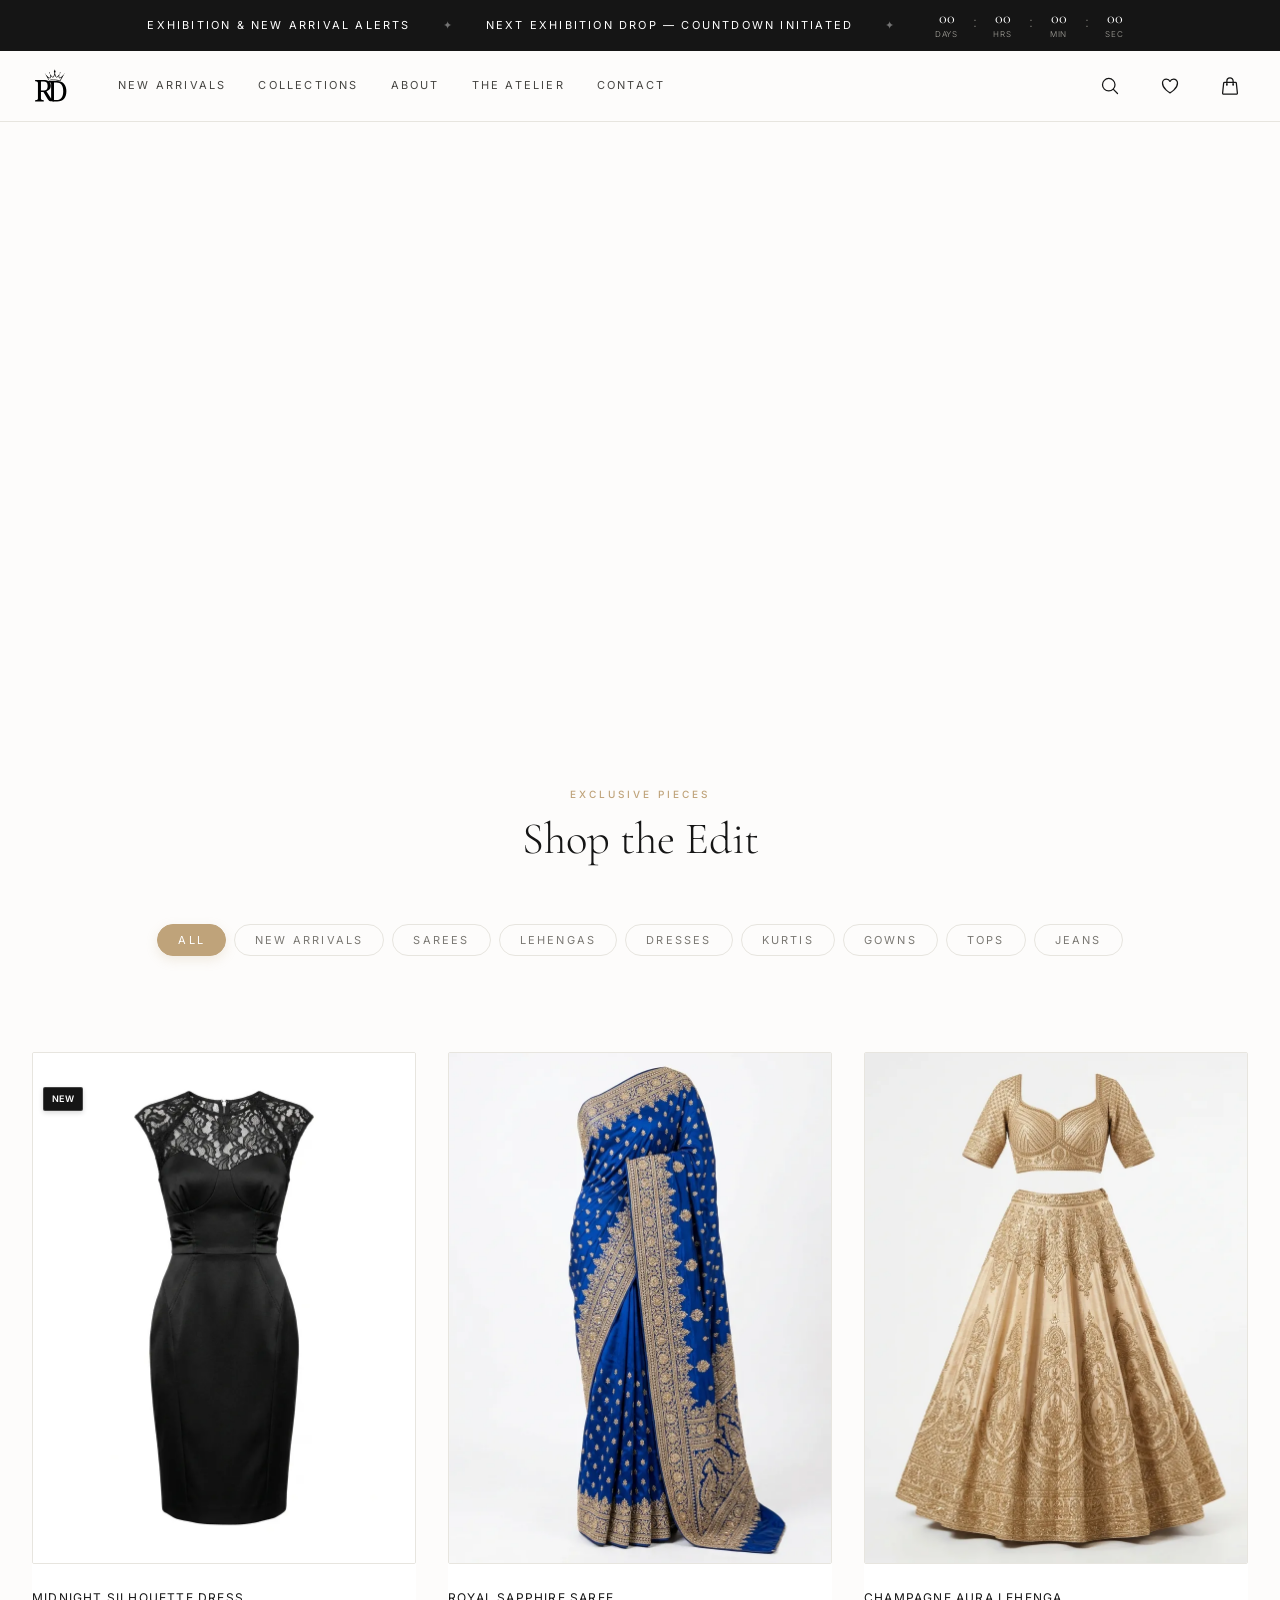
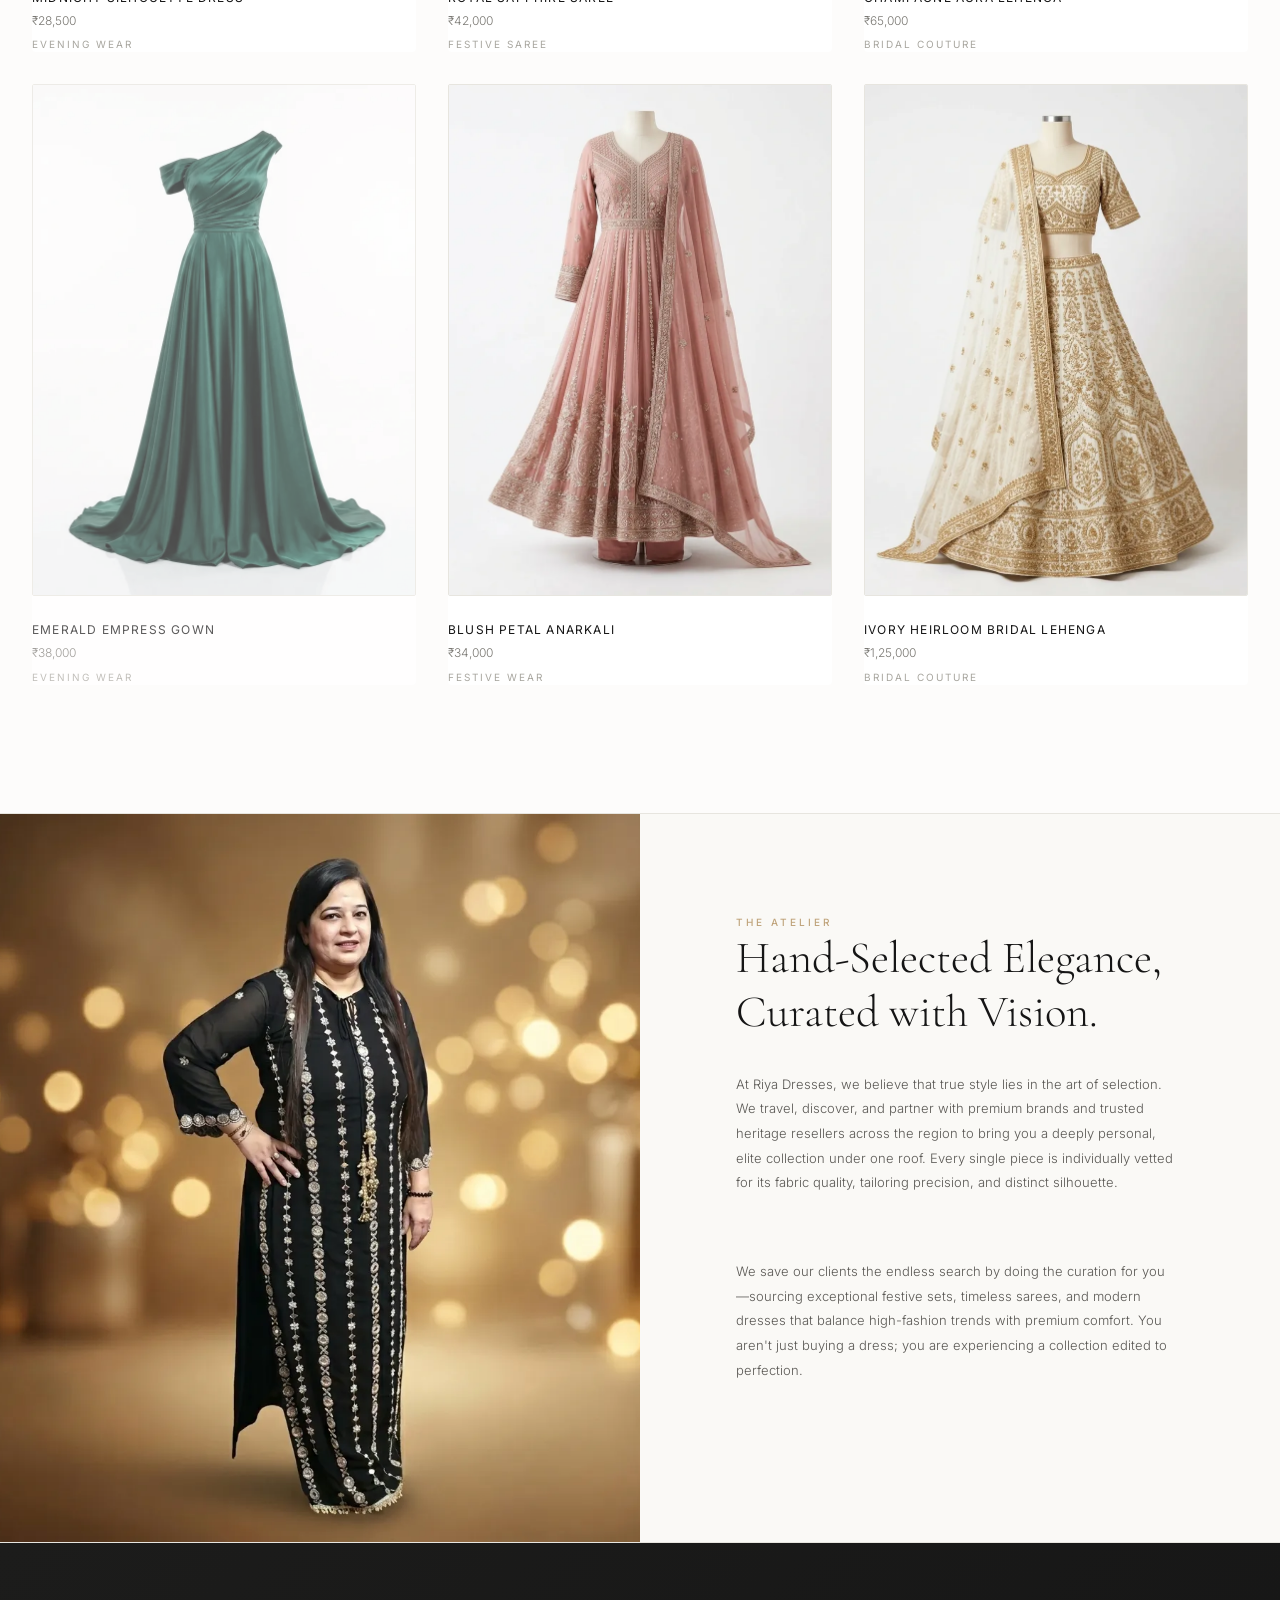
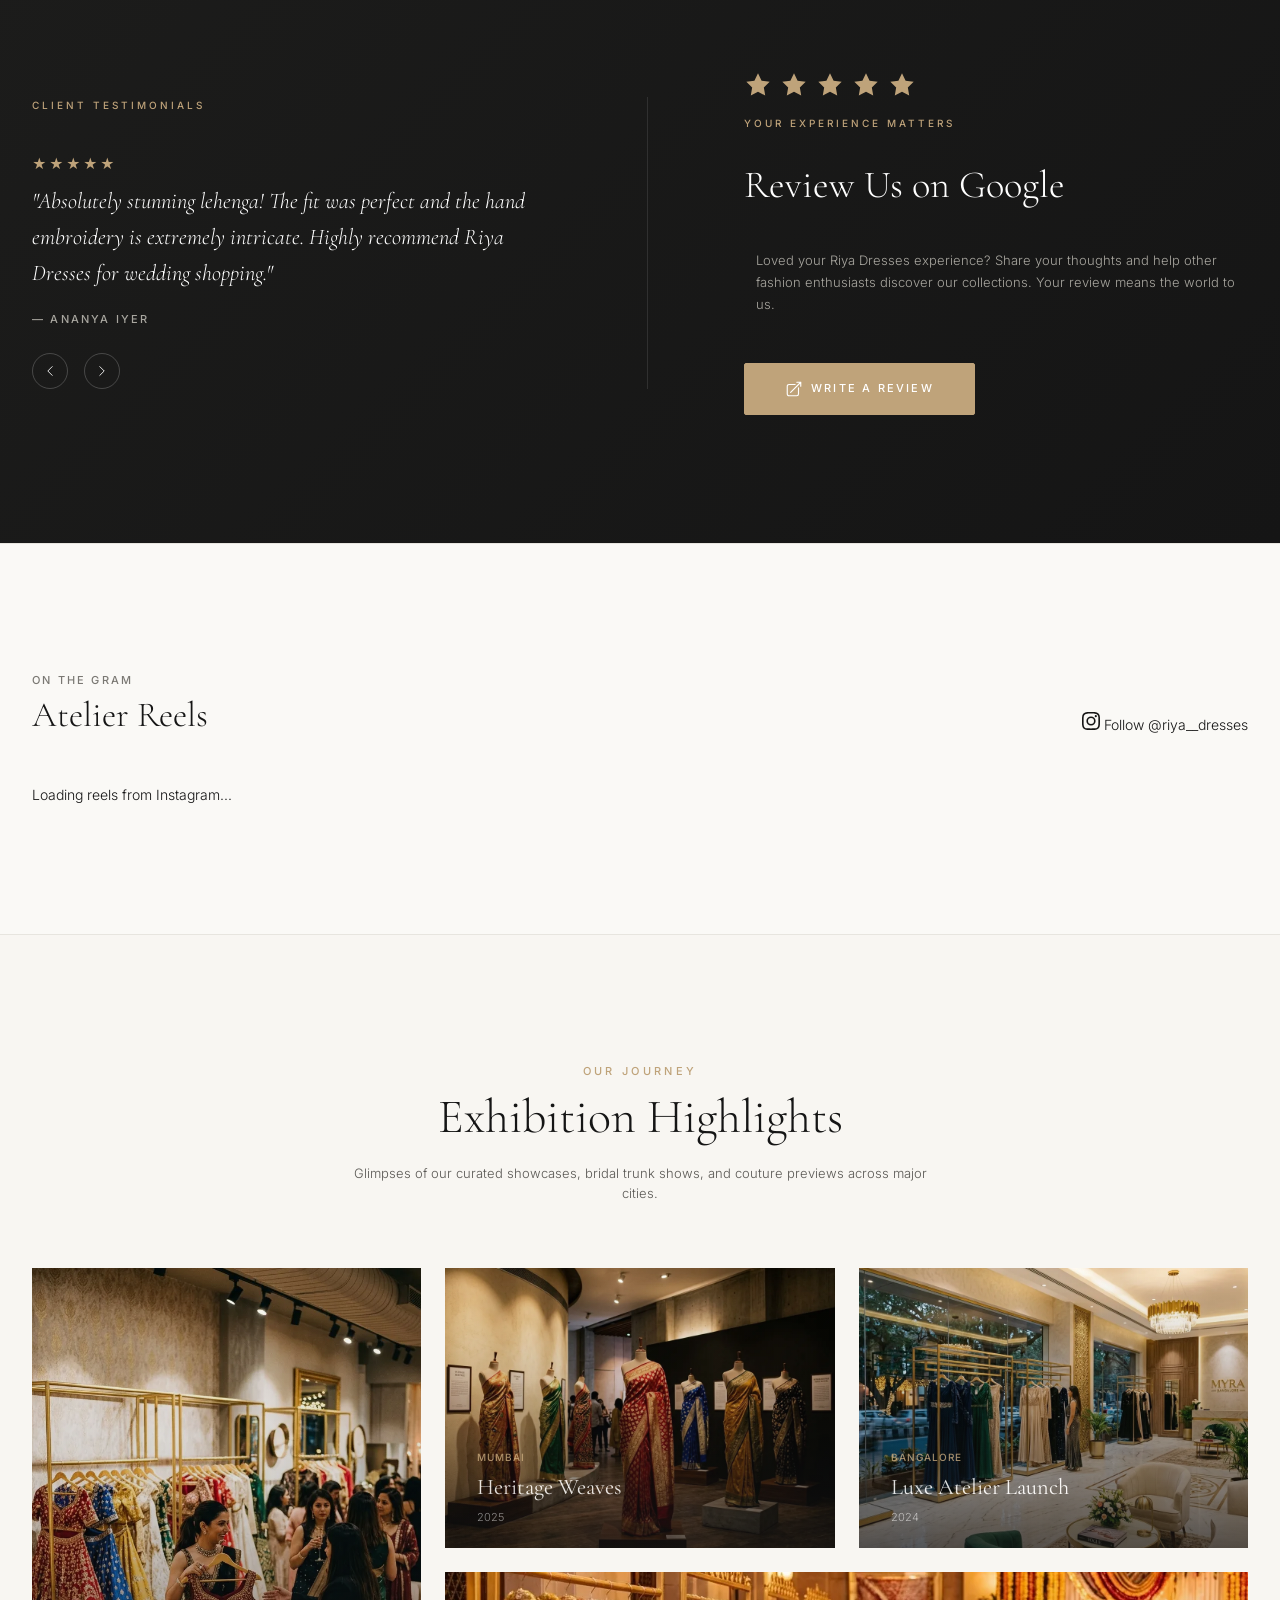
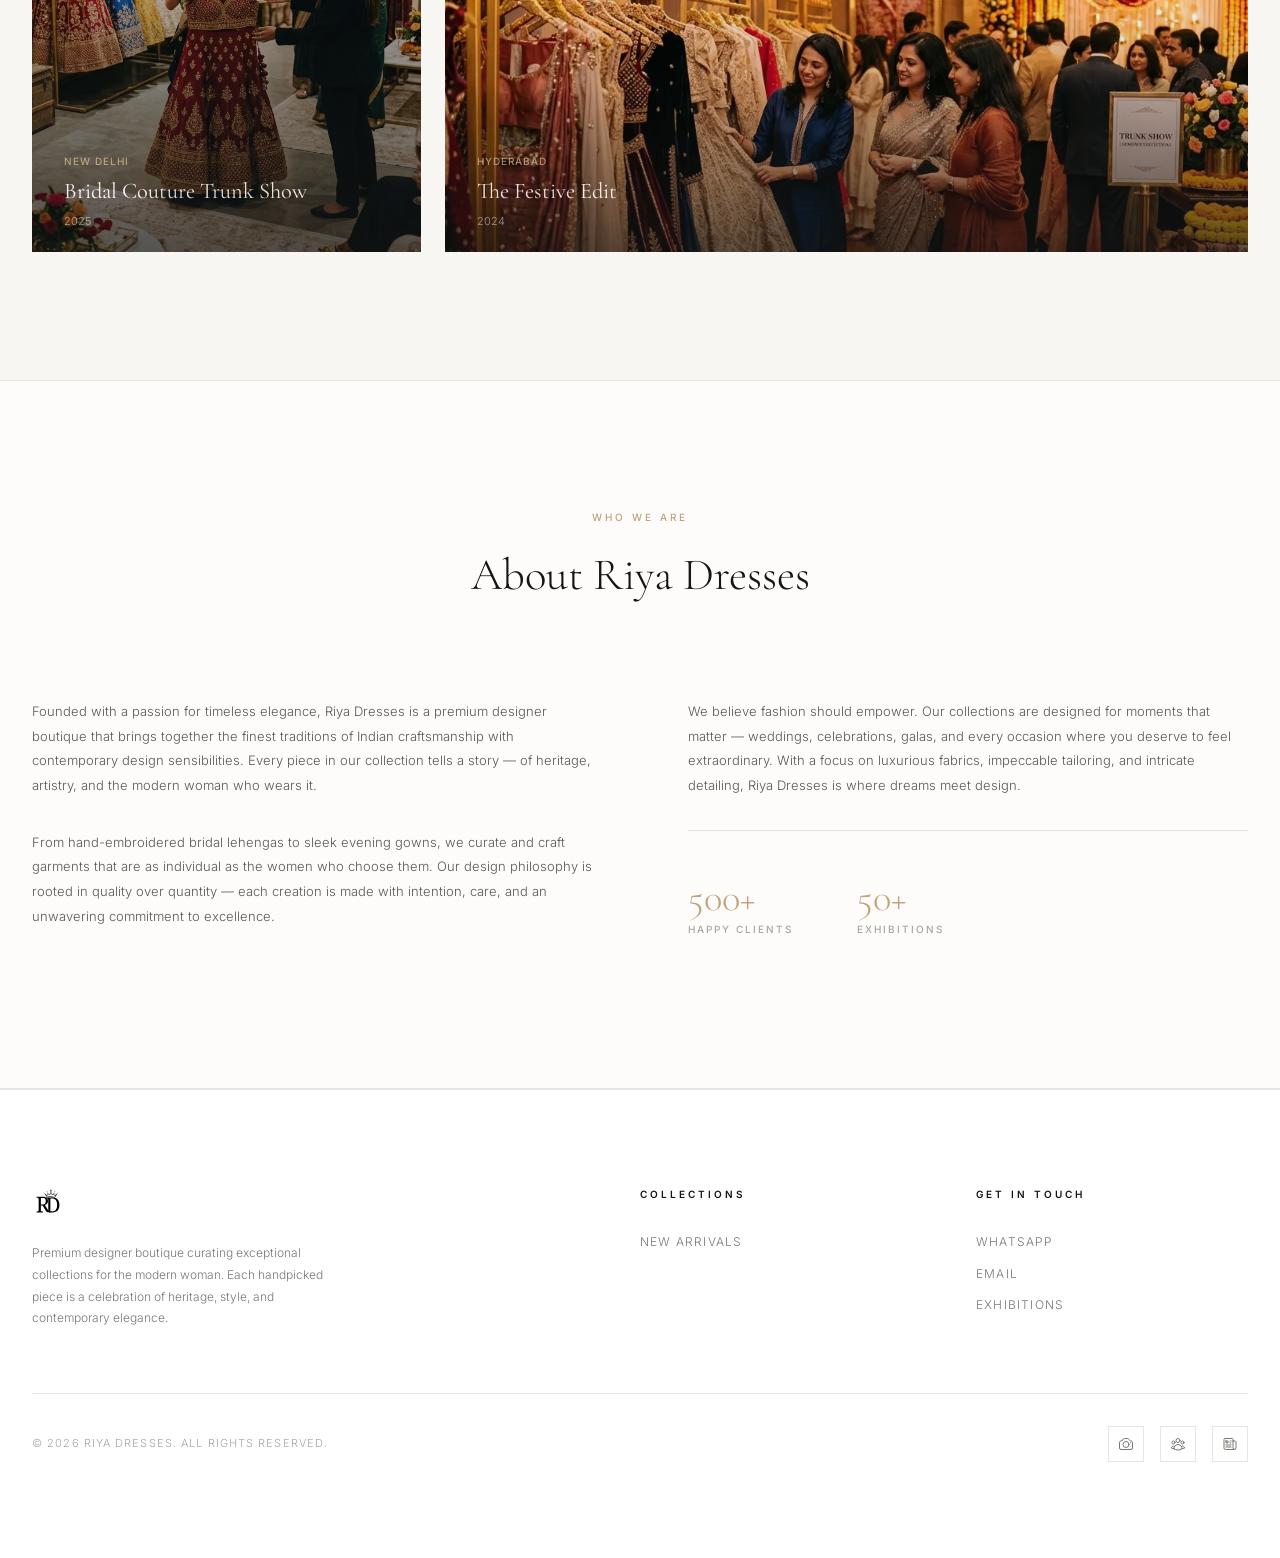
==== commit 4500700c: "Fix hero carousel flashing old photos and remove captions" ====
--- a/index.html
+++ b/index.html
@@ -122,31 +122,6 @@
   <!-- ===== HERO CATEGORIES (5-Tile Array) ===== -->
   <section class="hero-categories" id="hero-spotlight">
     <div class="category-tiles-grid" id="category-tiles-container">
-      <a href="#products" class="cat-tile cat-large">
-        <img src="assets/hero-1.webp" alt="Noir Elegance" loading="eager">
-        <div class="cat-tile-overlay"></div>
-        <h2 class="cat-title">Noir Elegance</h2>
-      </a>
-      <a href="#products" class="cat-tile">
-        <img src="assets/hero-2.webp" alt="Ivory Whisper" loading="lazy">
-        <div class="cat-tile-overlay"></div>
-        <h2 class="cat-title">Ivory Whisper</h2>
-      </a>
-      <a href="#products" class="cat-tile">
-        <img src="assets/hero-3.webp" alt="Burgundy Regalia" loading="lazy">
-        <div class="cat-tile-overlay"></div>
-        <h2 class="cat-title">Burgundy Regalia</h2>
-      </a>
-      <a href="#products" class="cat-tile">
-        <img src="assets/hero-4.webp" alt="Blush Reverie" loading="lazy">
-        <div class="cat-tile-overlay"></div>
-        <h2 class="cat-title">Blush Reverie</h2>
-      </a>
-      <a href="#products" class="cat-tile">
-        <img src="assets/product-1.webp" alt="Midnight Silhouette" loading="lazy">
-        <div class="cat-tile-overlay"></div>
-        <h2 class="cat-title">Midnight Silhouette</h2>
-      </a>
     </div>
   </section>
 
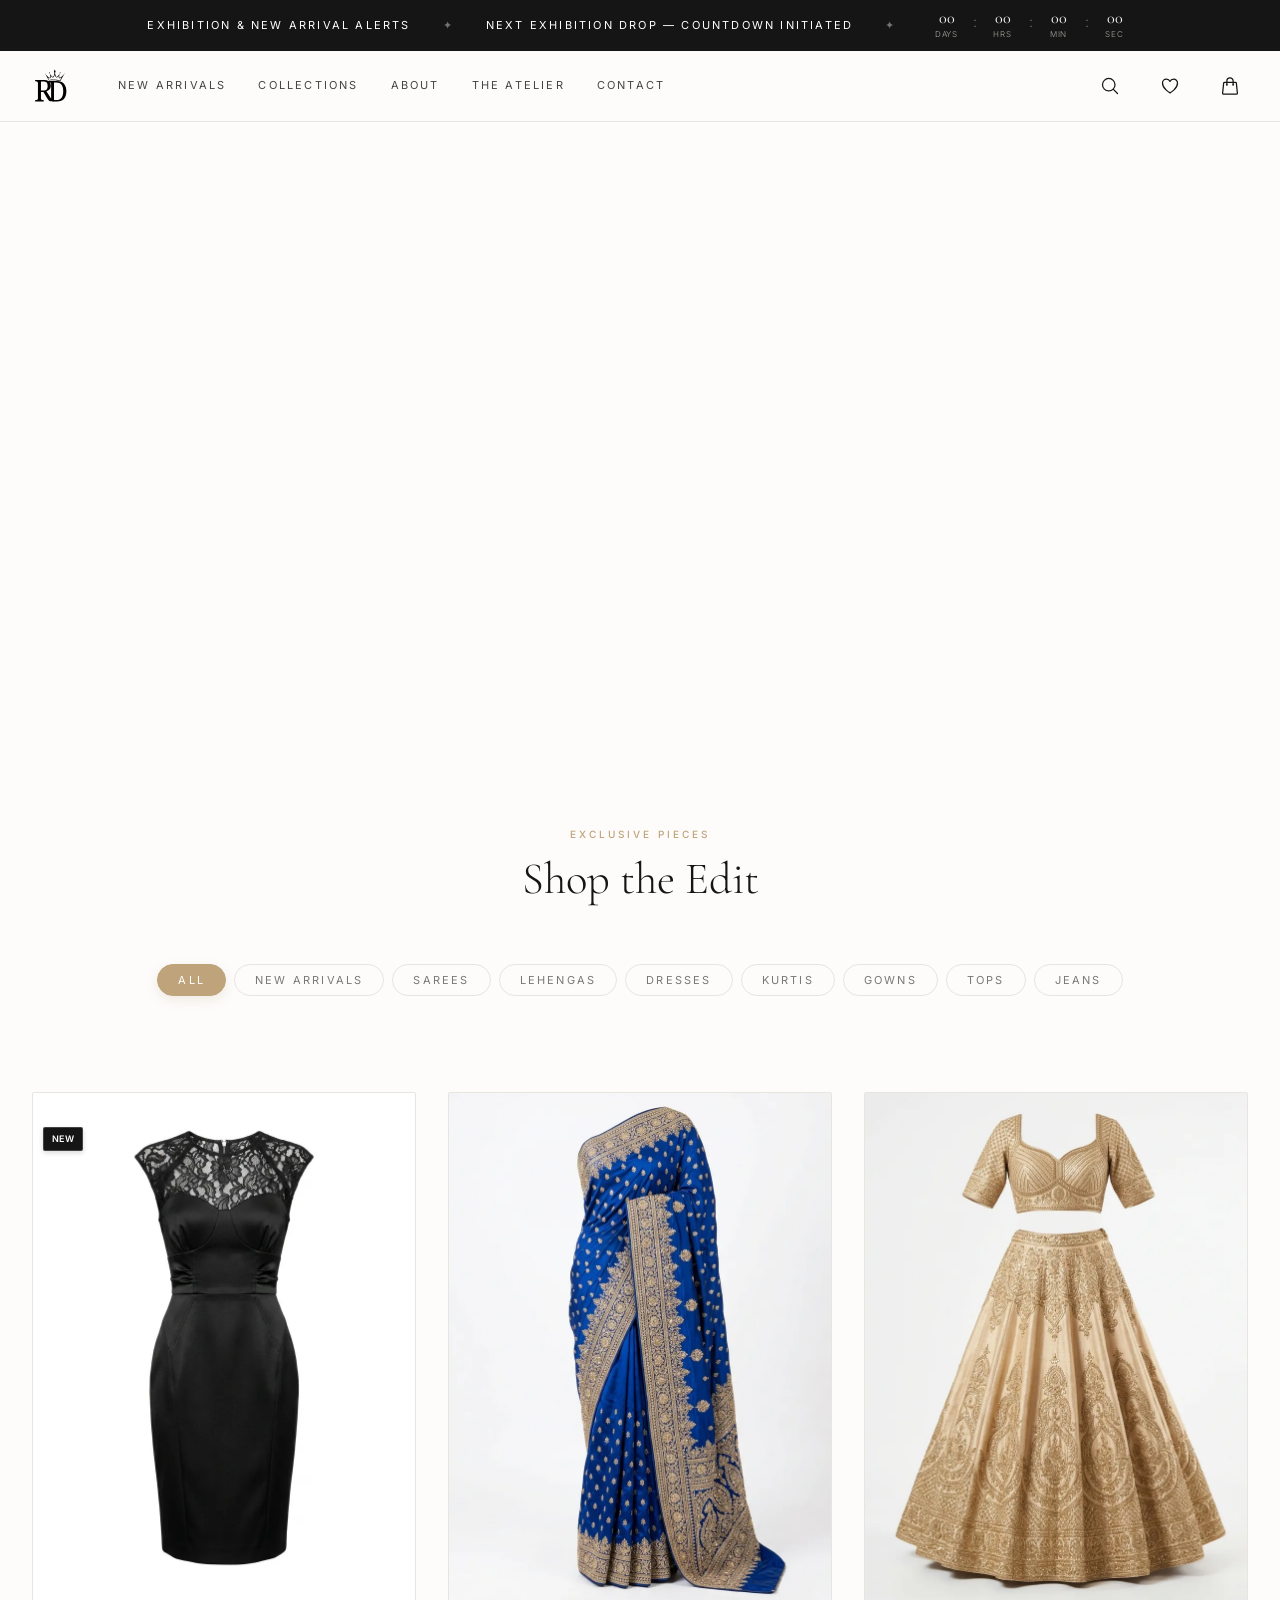
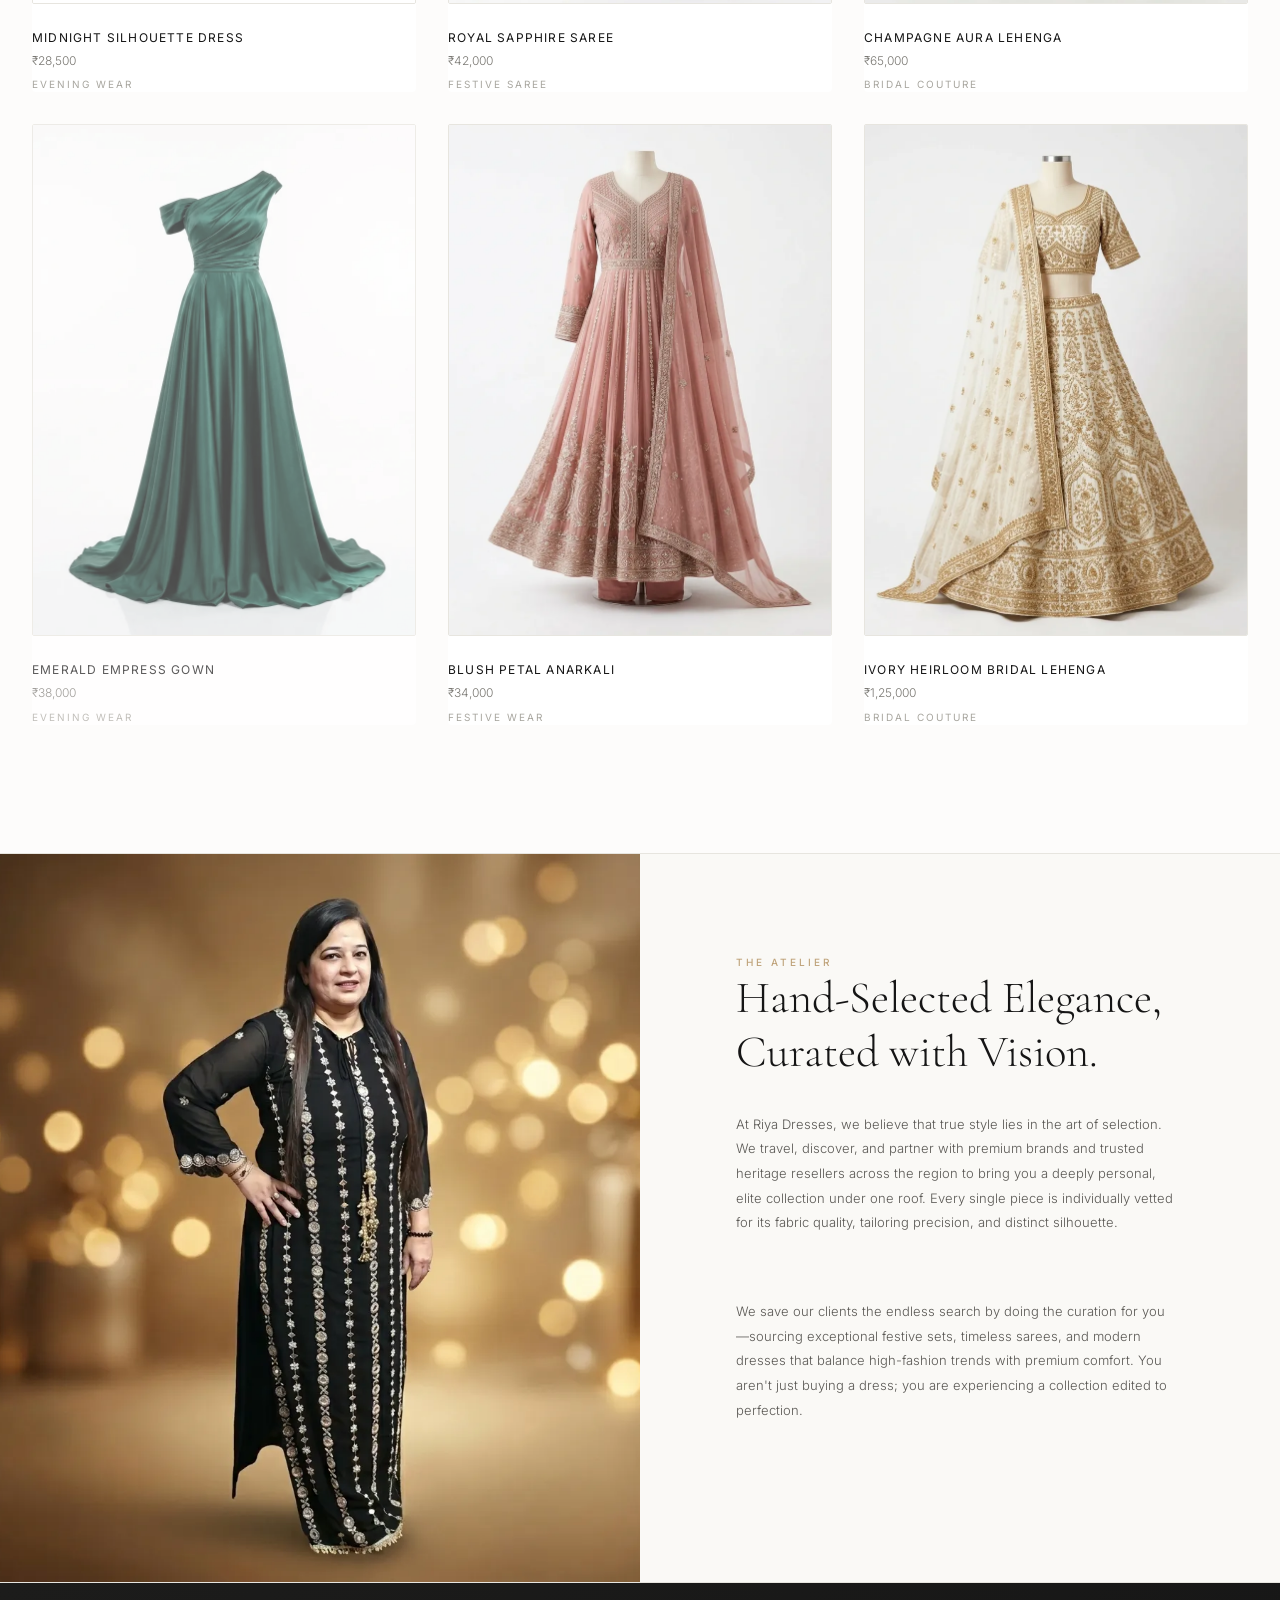
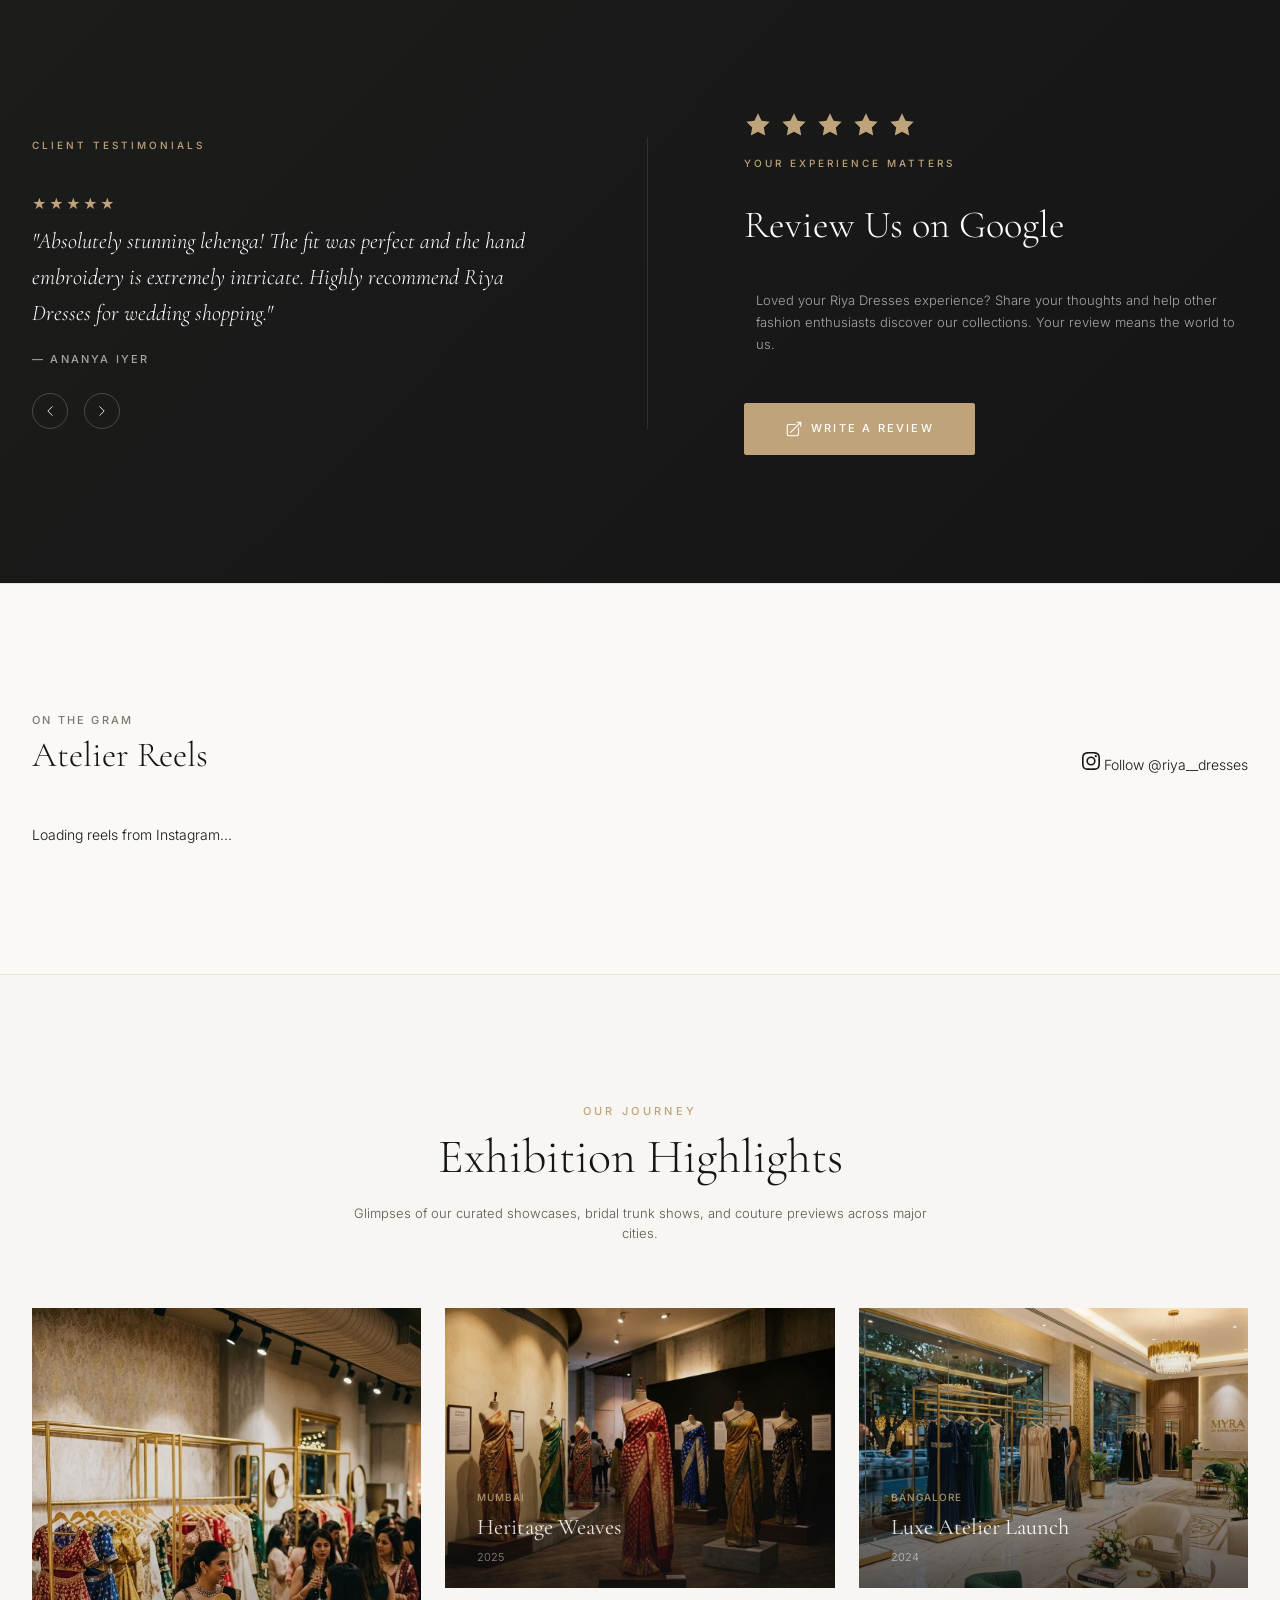
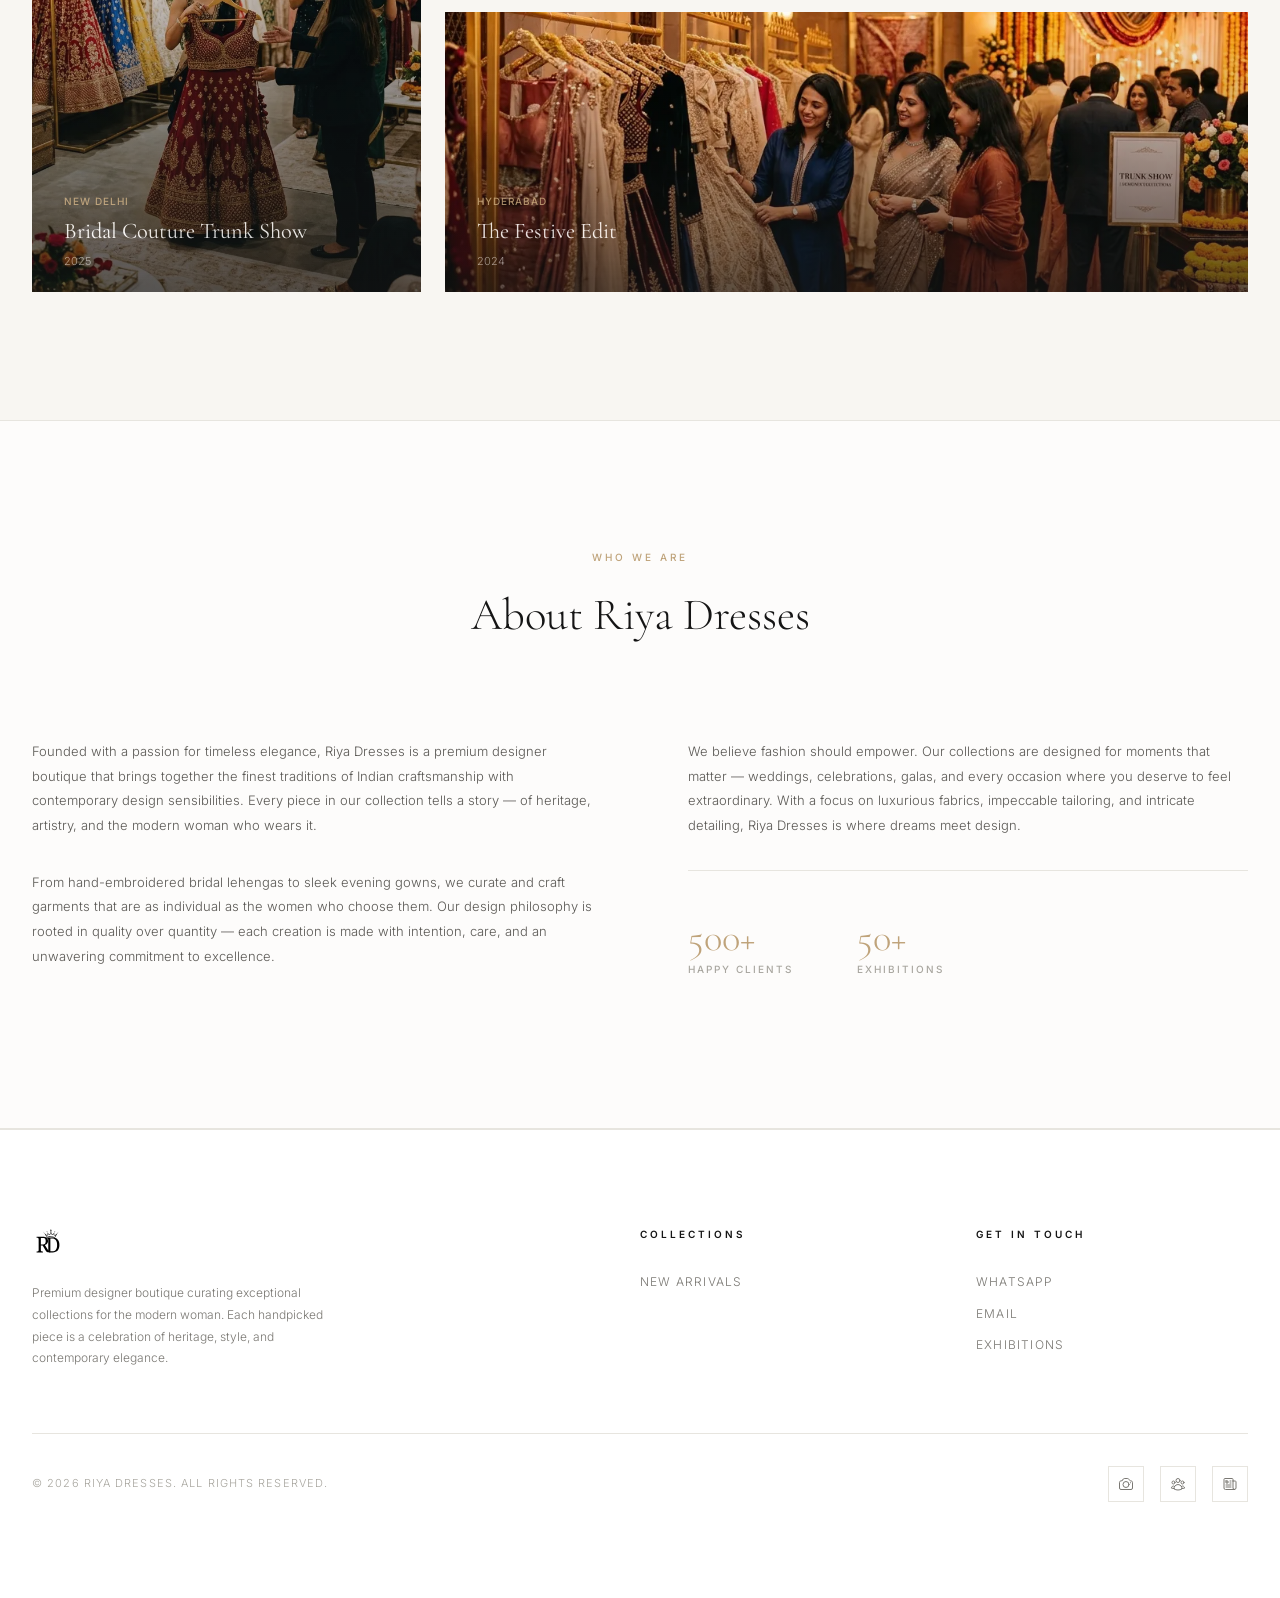
==== commit 1c63bc08: "Update grid height and bump asset versions to bypass cache" ====
--- a/index.html
+++ b/index.html
@@ -6,7 +6,7 @@
   <meta name="description" content="Riya Dresses &mdash; Premium designer boutique featuring exquisite handcrafted dresses, sarees, lehengas, and couture for the modern woman. Shop exclusive collections.">
   <meta name="keywords" content="Riya Dresses, designer boutique, luxury fashion, sarees, lehengas, couture, bridal wear, premium dresses">
   <title>RIYA DRESSES &mdash; Premium Designer Boutique</title>
-  <link rel="stylesheet" href="index.css?v=4">
+  <link rel="stylesheet" href="index.css?v=5">
   <!-- Favicon / Website Icon -->
   <link rel="icon" type="image/svg+xml" href="assets/only RD transparent bg.svg">
   <link rel="icon" type="image/png" href="assets/logo-icon.png">
@@ -641,6 +641,6 @@
     </div>
   </div>
 
-  <script src="index.js?v=3" type="module"></script>
+  <script src="index.js?v=4" type="module"></script>
 </body>
 </html>
--- a/index.css
+++ b/index.css
@@ -476,7 +476,7 @@
 .category-tiles-grid {
   display: grid;
   grid-template-columns: repeat(4, 1fr);
-  grid-template-rows: repeat(2, 300px);
+  grid-template-rows: repeat(2, min(320px, calc(50vh - 80px)));
   gap: 12px;
   width: 100%;
 }
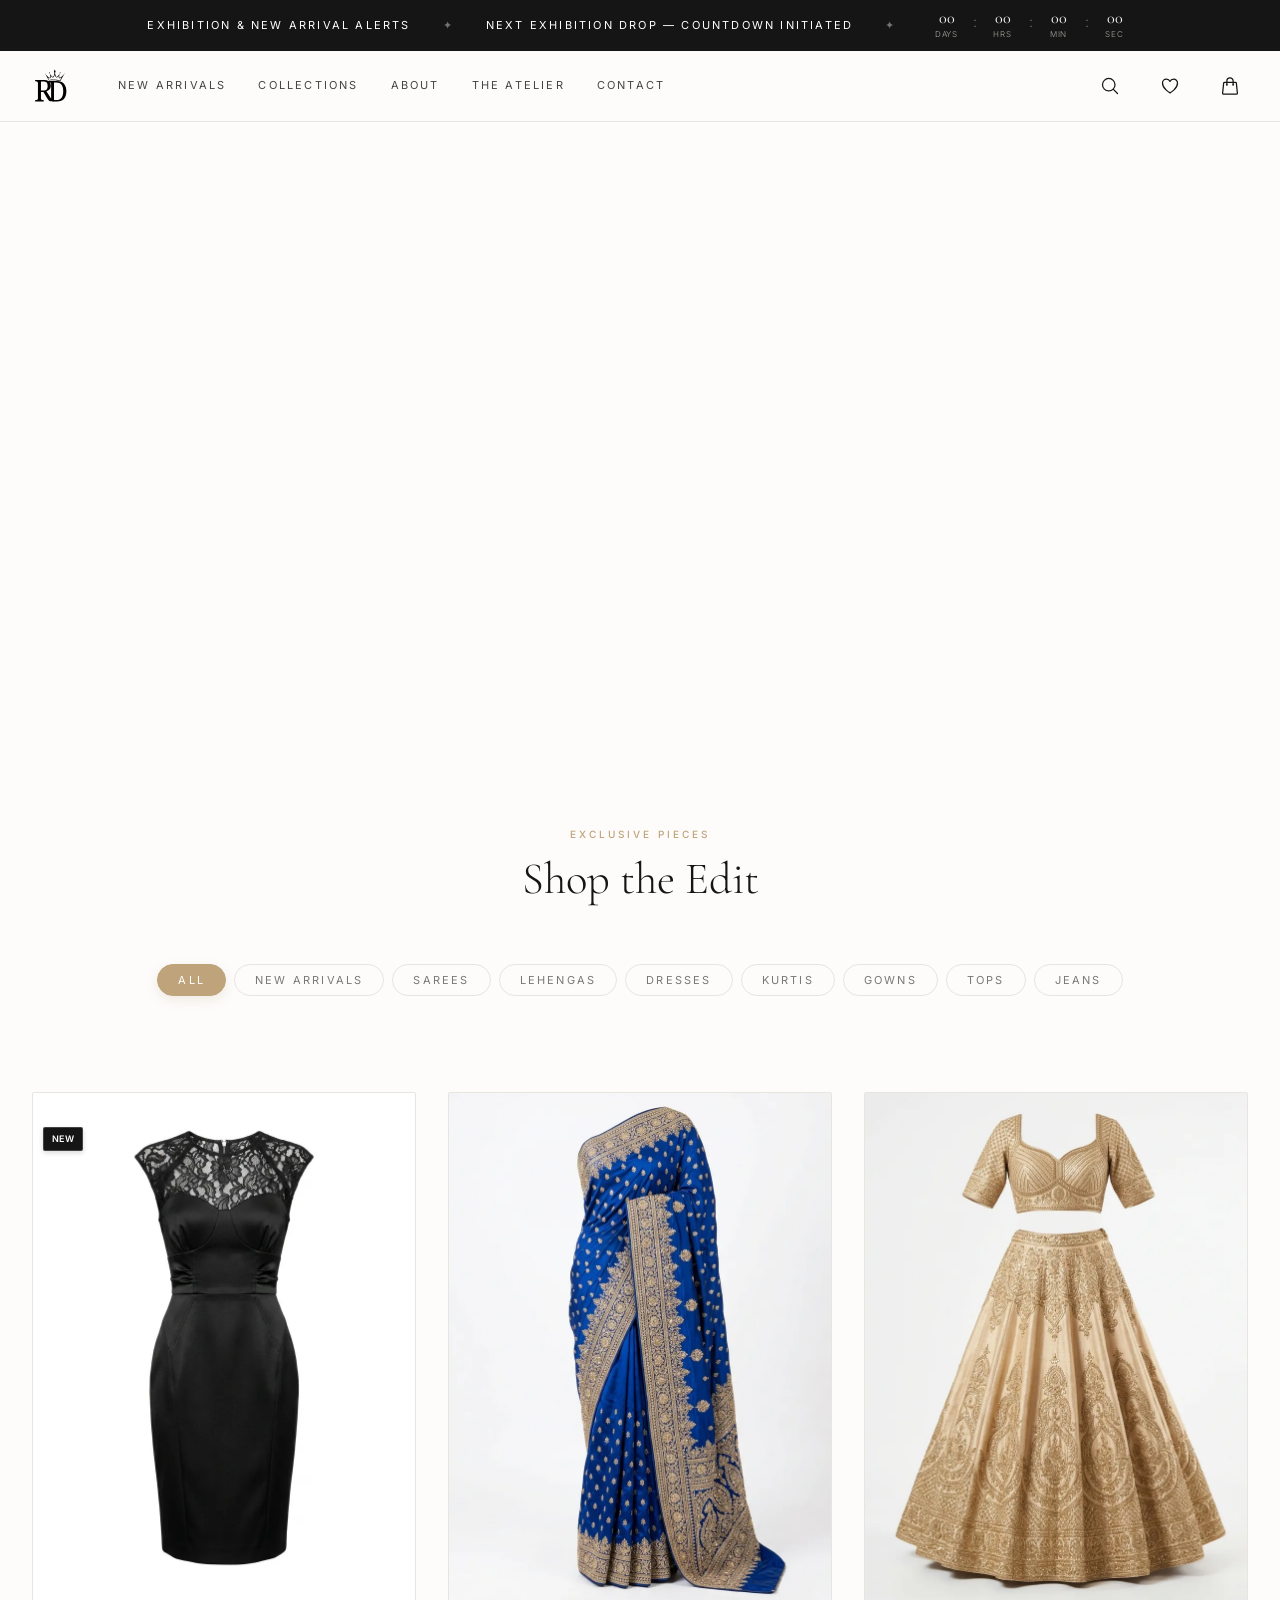
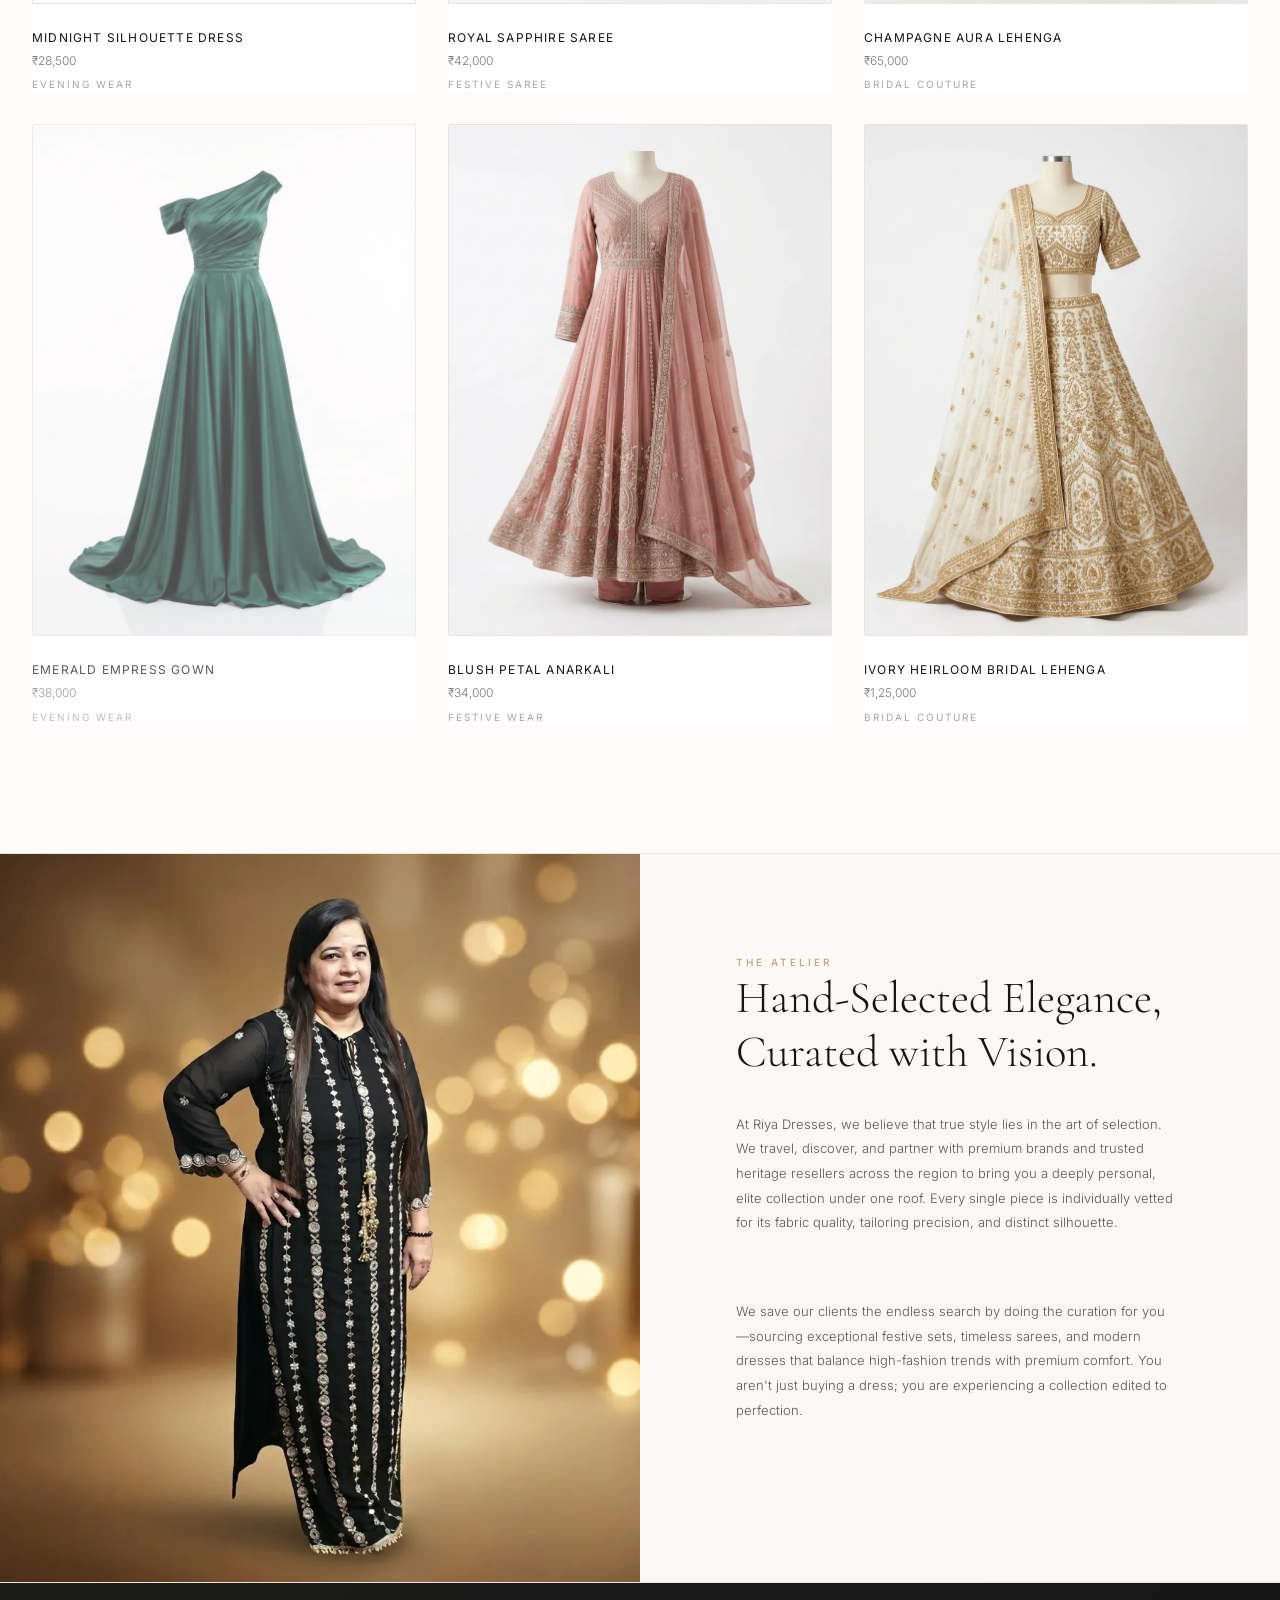
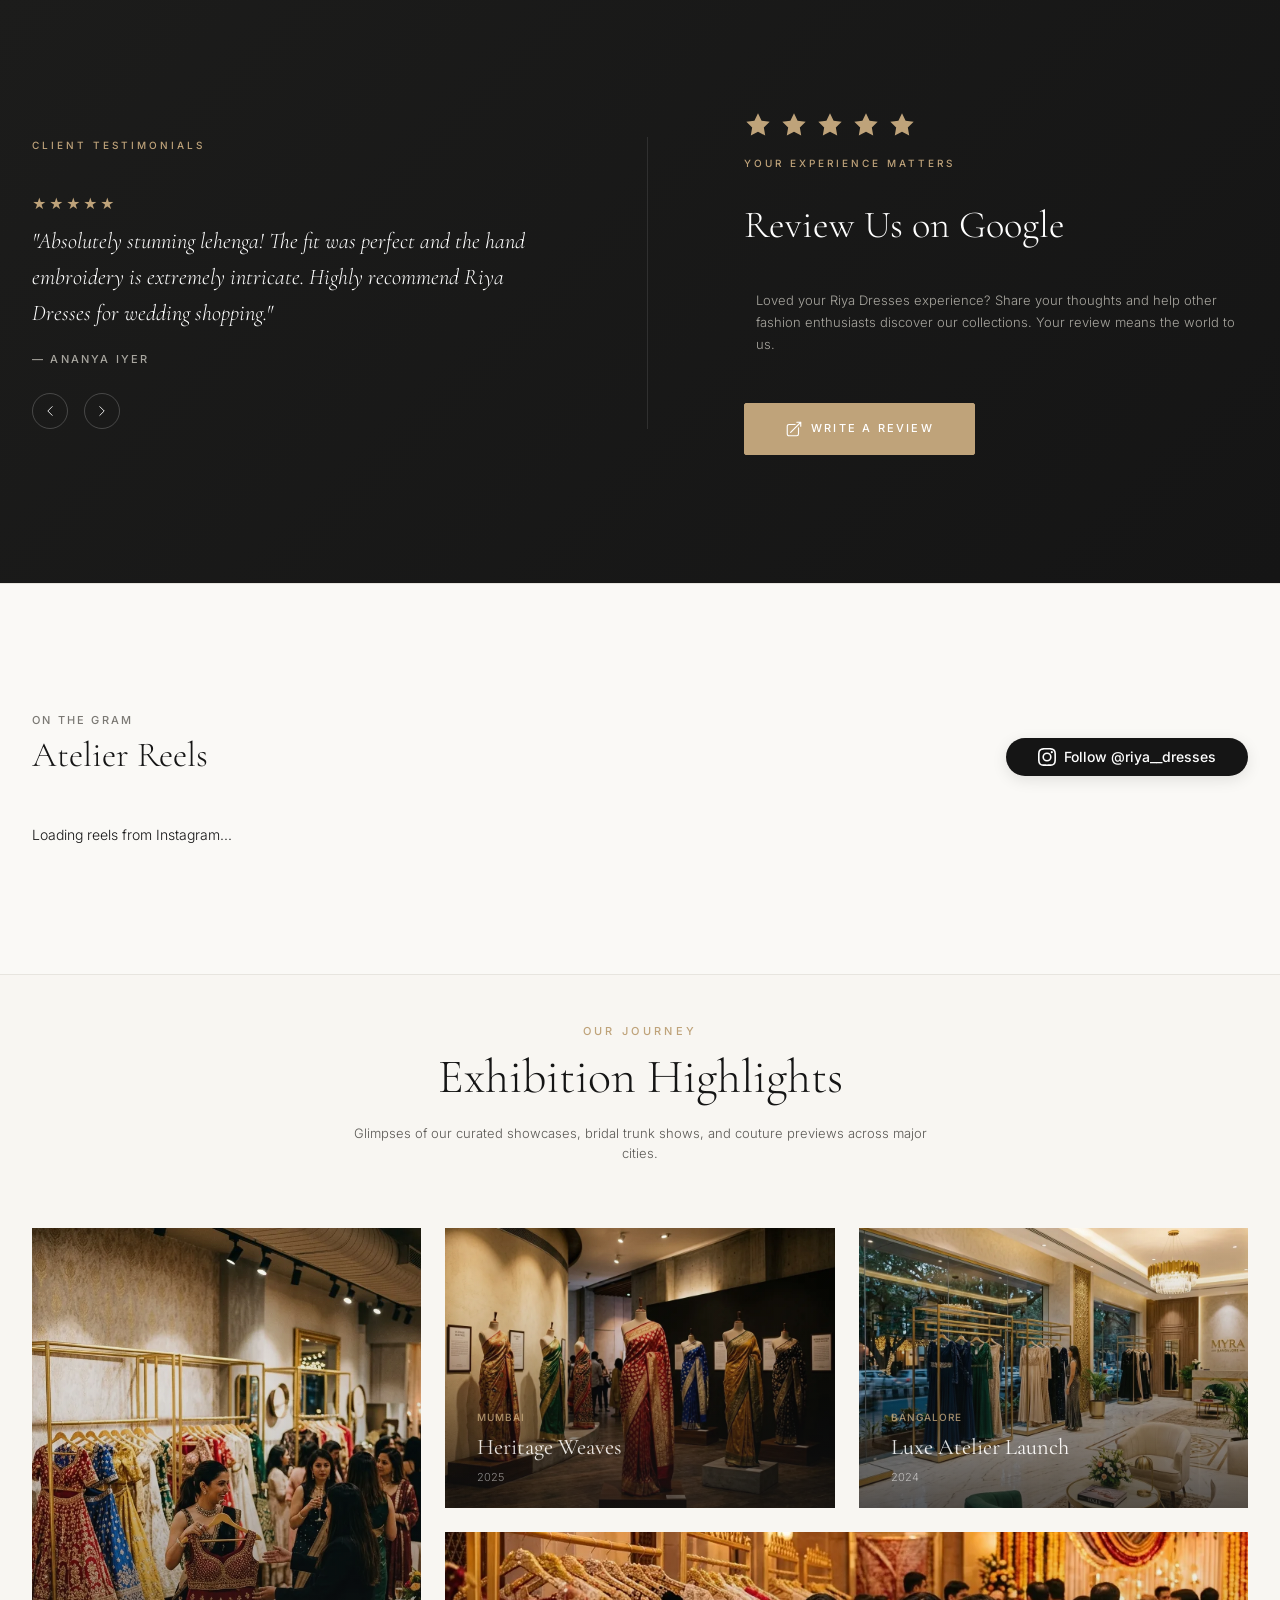
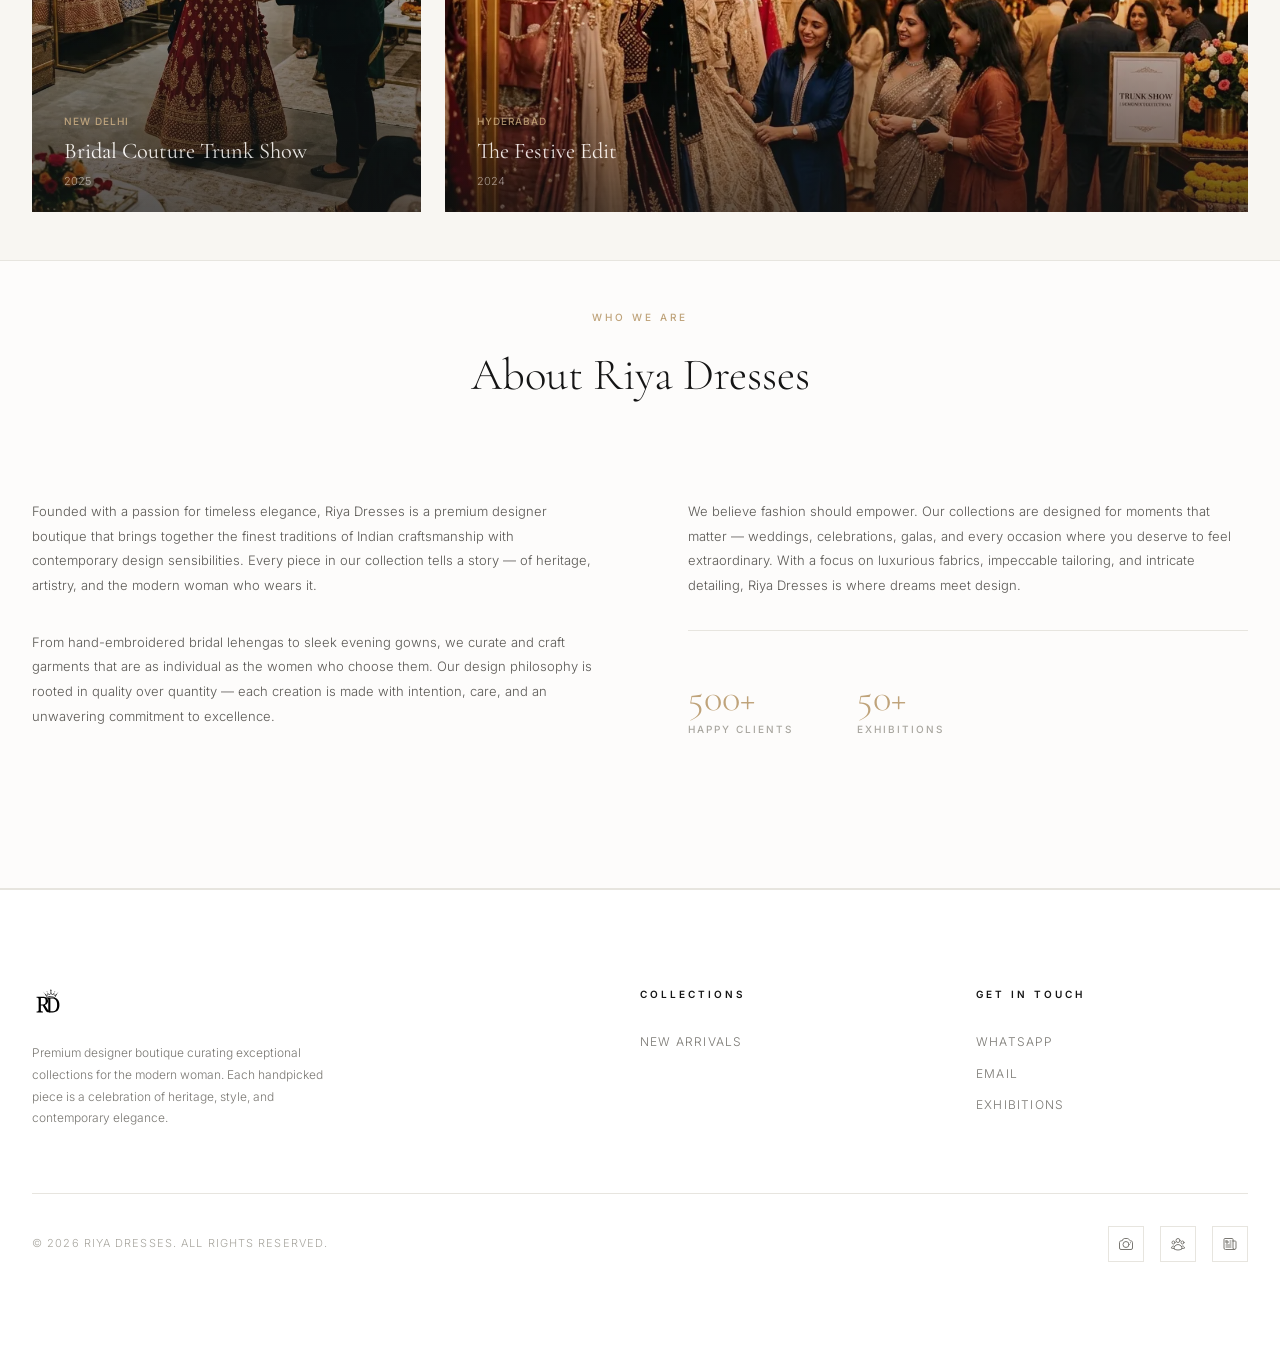
==== commit 33485b6e: "Fix UI gaps, add stats counter, and style Instagram button" ====
--- a/index.html
+++ b/index.html
@@ -6,7 +6,7 @@
   <meta name="description" content="Riya Dresses &mdash; Premium designer boutique featuring exquisite handcrafted dresses, sarees, lehengas, and couture for the modern woman. Shop exclusive collections.">
   <meta name="keywords" content="Riya Dresses, designer boutique, luxury fashion, sarees, lehengas, couture, bridal wear, premium dresses">
   <title>RIYA DRESSES &mdash; Premium Designer Boutique</title>
-  <link rel="stylesheet" href="index.css?v=5">
+  <link rel="stylesheet" href="index.css?v=10">
   <!-- Favicon / Website Icon -->
   <link rel="icon" type="image/svg+xml" href="assets/only RD transparent bg.svg">
   <link rel="icon" type="image/png" href="assets/logo-icon.png">
@@ -14,6 +14,7 @@
   <!-- Preconnect for Google Fonts performance -->
   <link rel="preconnect" href="https://fonts.googleapis.com">
   <link rel="preconnect" href="https://fonts.gstatic.com" crossorigin>
+  <link href="https://fonts.googleapis.com/css2?family=Cormorant+Garamond:ital,wght@0,300;0,400;0,500;0,600;0,700;1,400&amp;family=Inter:wght@300;400;500;600&amp;display=swap" rel="stylesheet">
 </head>
 <body>
 
--- a/index.css
+++ b/index.css
@@ -956,7 +956,7 @@
    ABOUT SECTION
    ============================================================ */
 .about {
-  padding: var(--space-5xl) 0;
+  padding: var(--space-2xl) 0 var(--space-5xl) 0;
   border-top: 1px solid var(--color-neutral-200);
   border-bottom: 1px solid var(--color-neutral-200);
 }
@@ -1756,9 +1756,20 @@
 
 .search-overlay__close {
   cursor: pointer;
-  background: none;
-  border: none;
+  background: var(--color-white);
+  border: 1px solid var(--color-neutral-300);
+  border-radius: 50%;
   padding: var(--space-sm);
+  position: absolute;
+  top: var(--space-xl);
+  right: var(--space-xl);
+  z-index: 100;
+  box-shadow: var(--shadow-sm);
+  transition: all 0.3s ease;
+}
+.search-overlay__close:hover {
+  background: var(--color-neutral-100);
+  transform: rotate(90deg);
 }
 
 .search-overlay__close svg {
@@ -2179,7 +2190,7 @@
    EXHIBITIONS GALLERY SECTION
    ============================================================ */
 .exhibitions {
-  padding: var(--space-5xl) 0;
+  padding: var(--space-2xl) 0 var(--space-2xl) 0;
   background-color: var(--color-beige-100);
 }
 
@@ -2453,6 +2464,36 @@
   justify-content: space-between;
   align-items: flex-end;
   margin-bottom: var(--space-2xl);
+}
+
+.reels__follow-btn {
+  display: inline-flex;
+  align-items: center;
+  gap: var(--space-sm);
+  padding: var(--space-sm) var(--space-xl);
+  background-color: var(--color-black);
+  color: var(--color-white);
+  border-radius: 30px;
+  font-size: 14px;
+  font-weight: 500;
+  text-decoration: none;
+  transition: all 0.3s ease;
+  box-shadow: 0 4px 15px rgba(0,0,0,0.1);
+}
+
+.reels__follow-btn:hover {
+  background: linear-gradient(45deg, #f09433 0%, #e6683c 25%, #dc2743 50%, #cc2366 75%, #bc1888 100%);
+  transform: translateY(-2px);
+  box-shadow: 0 6px 20px rgba(220, 39, 67, 0.3);
+  color: var(--color-white);
+}
+
+.reels__follow-btn svg {
+  transition: transform 0.3s ease;
+}
+
+.reels__follow-btn:hover svg {
+  transform: scale(1.1);
 }
 
 @media (max-width: 480px) {
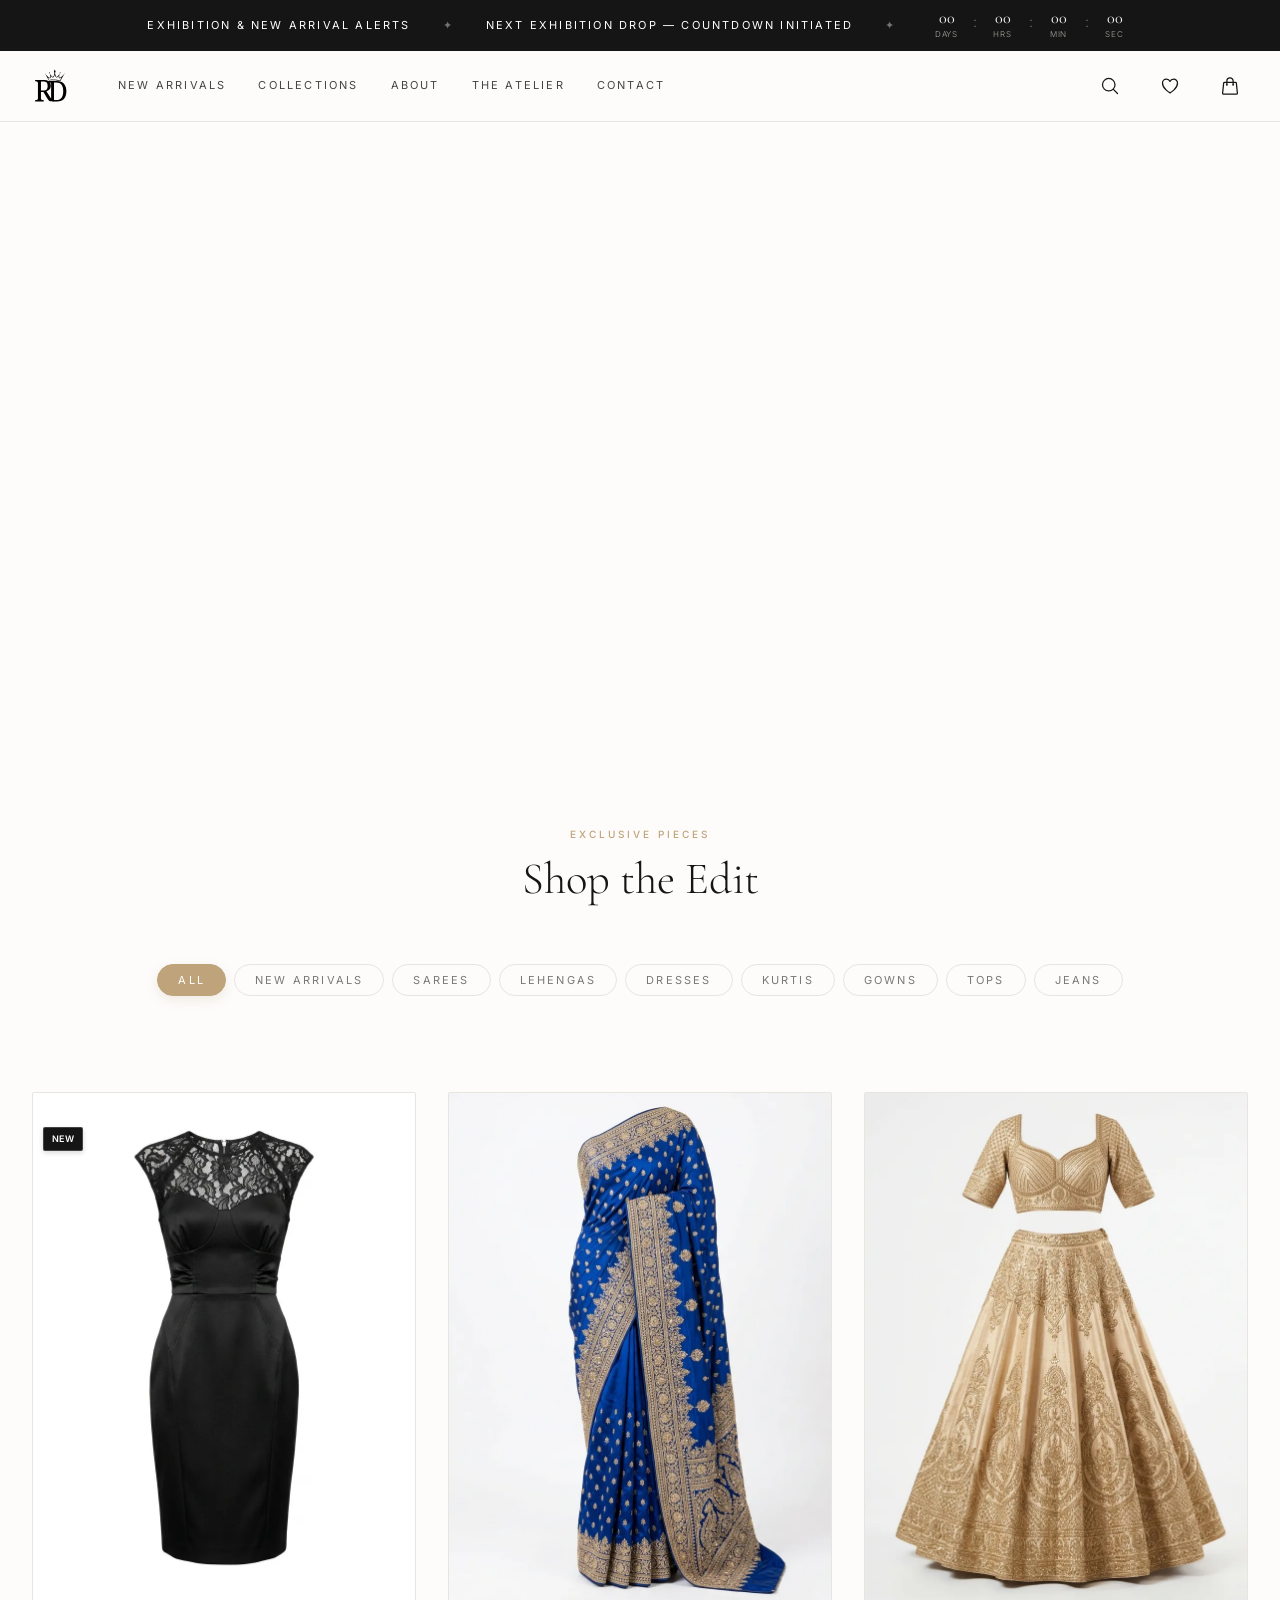
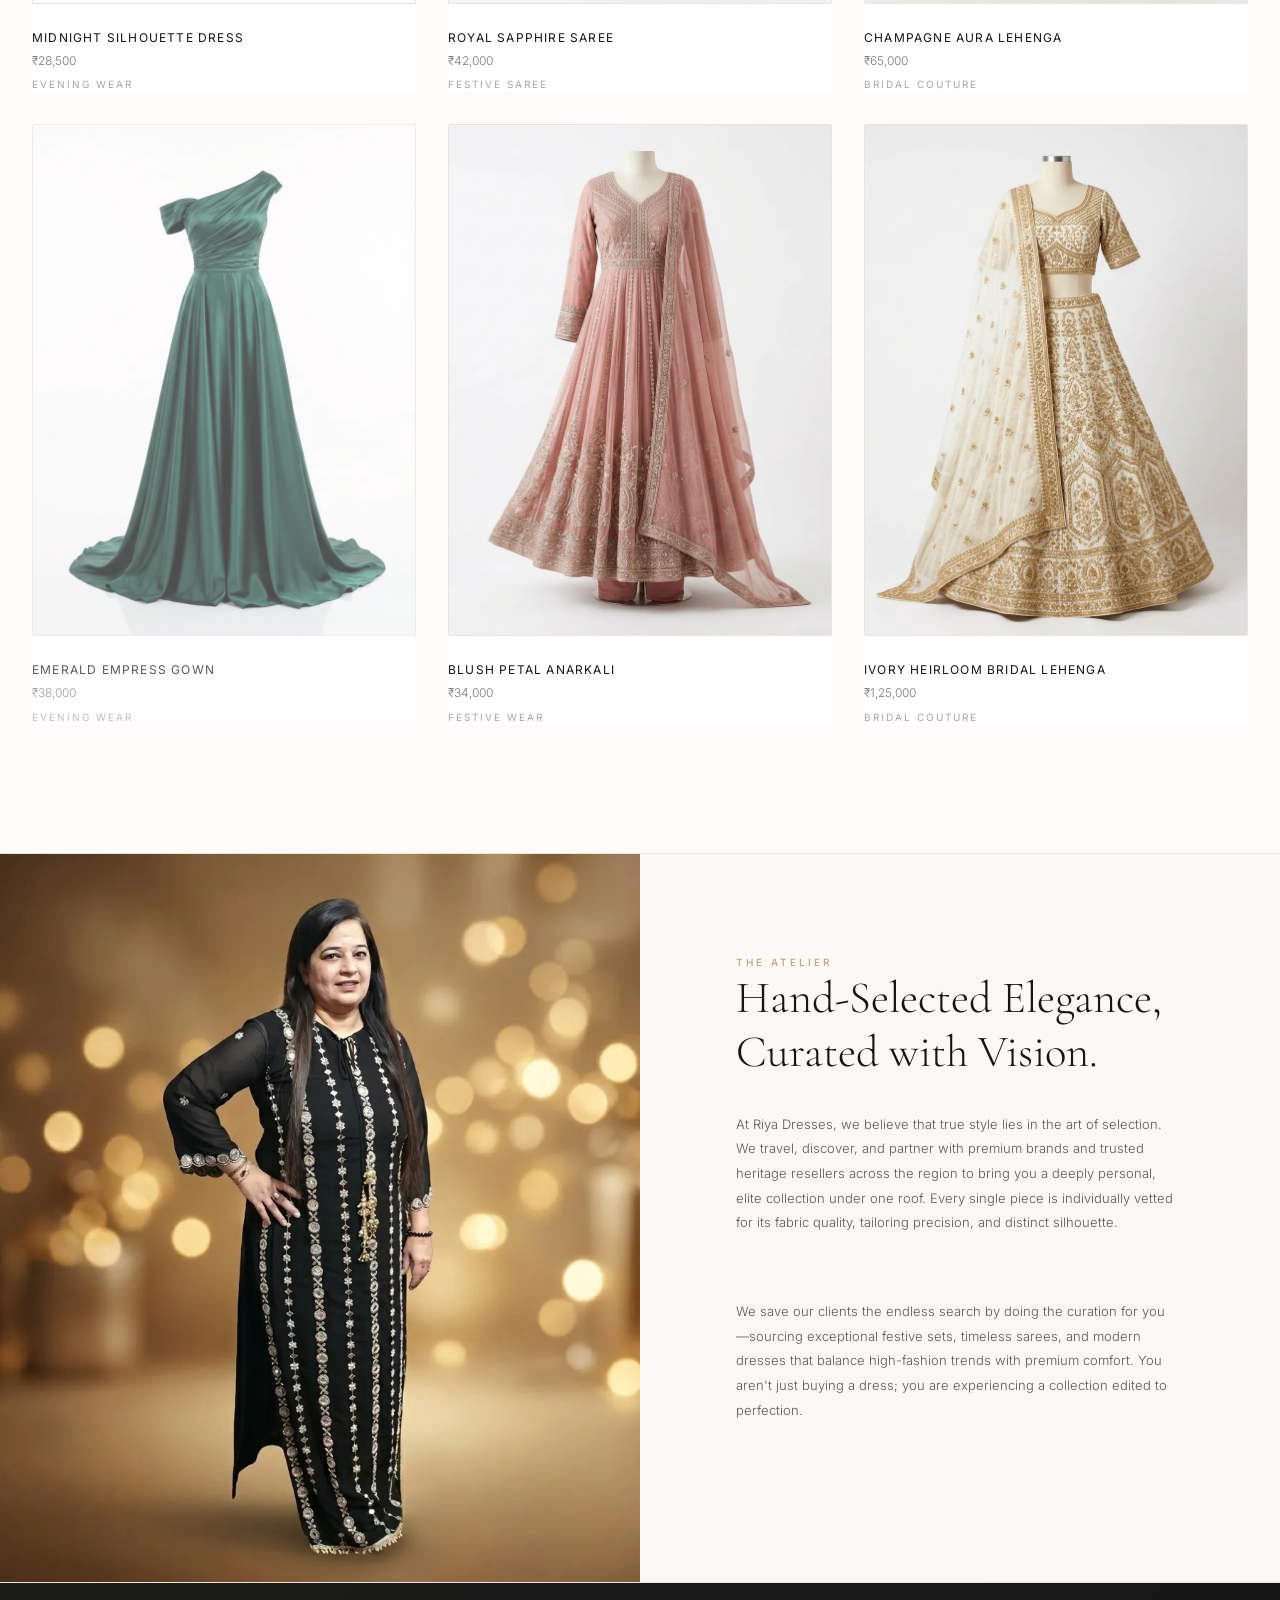
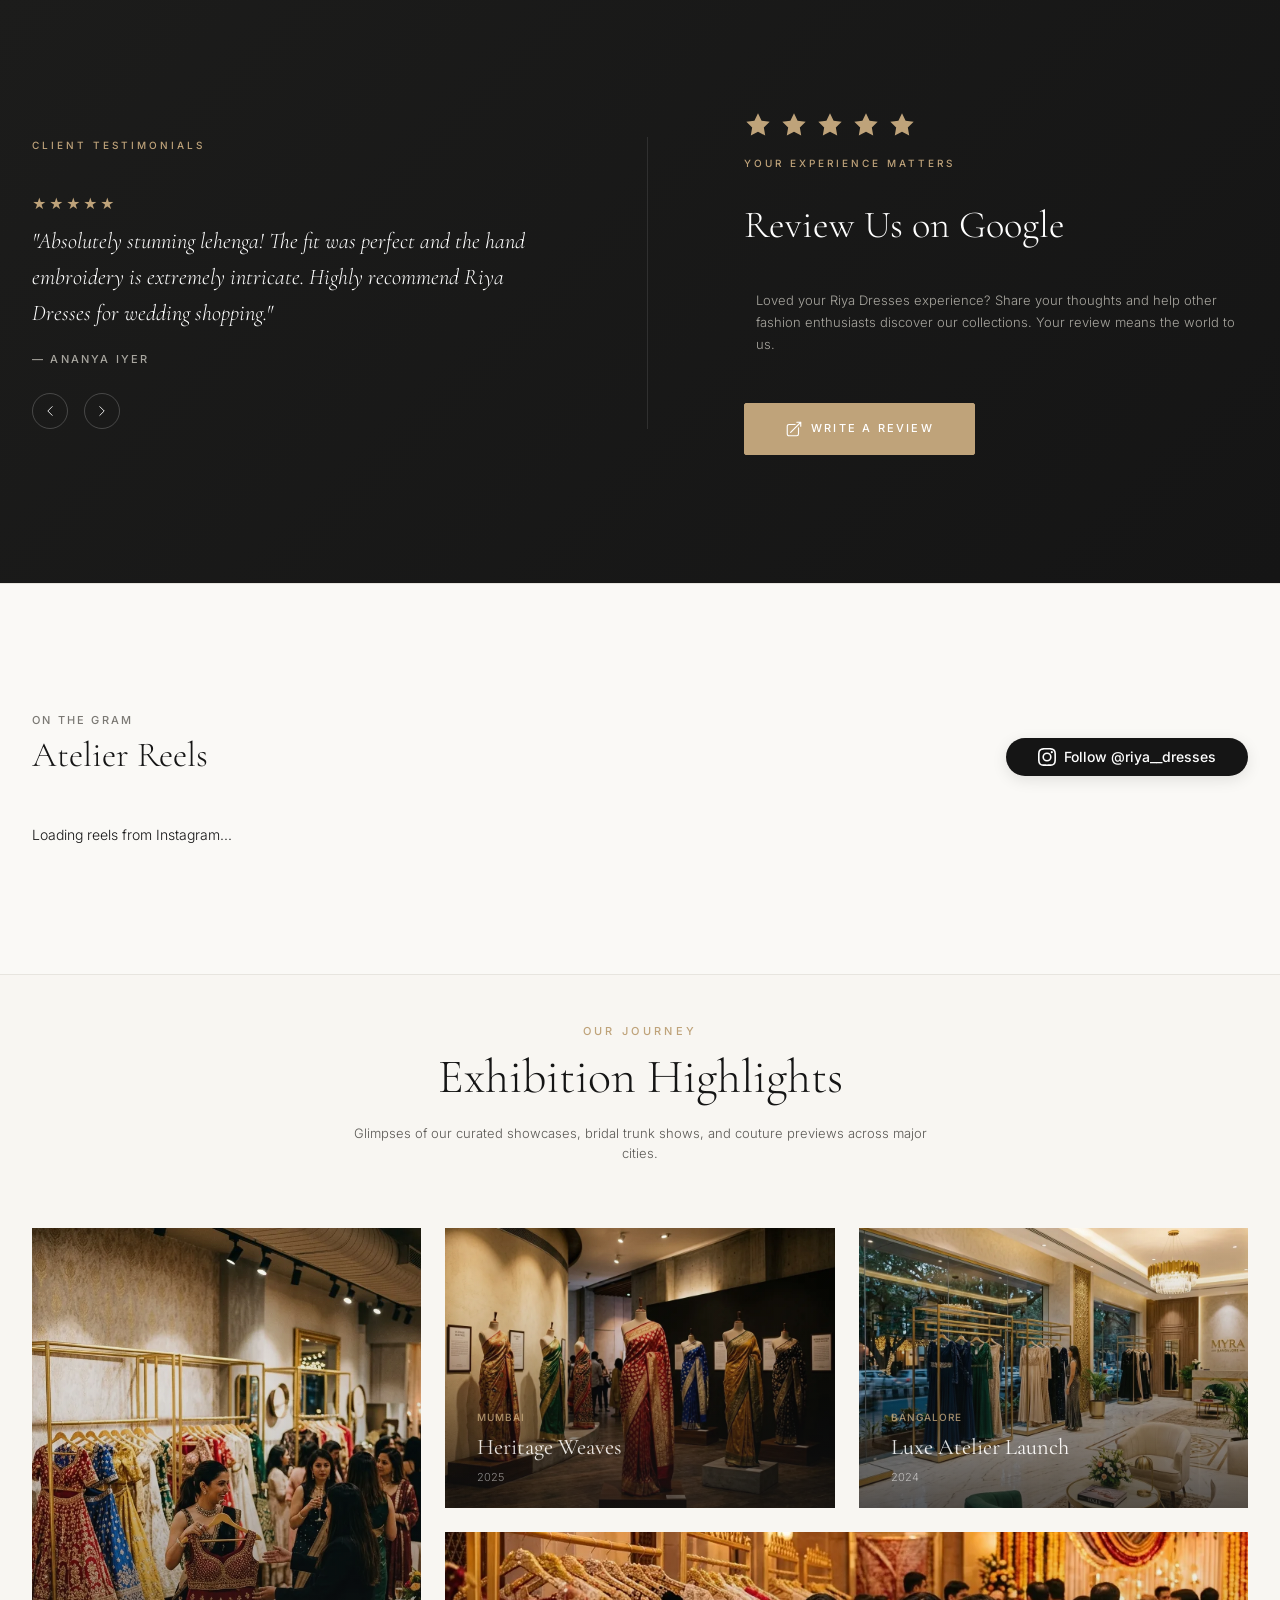
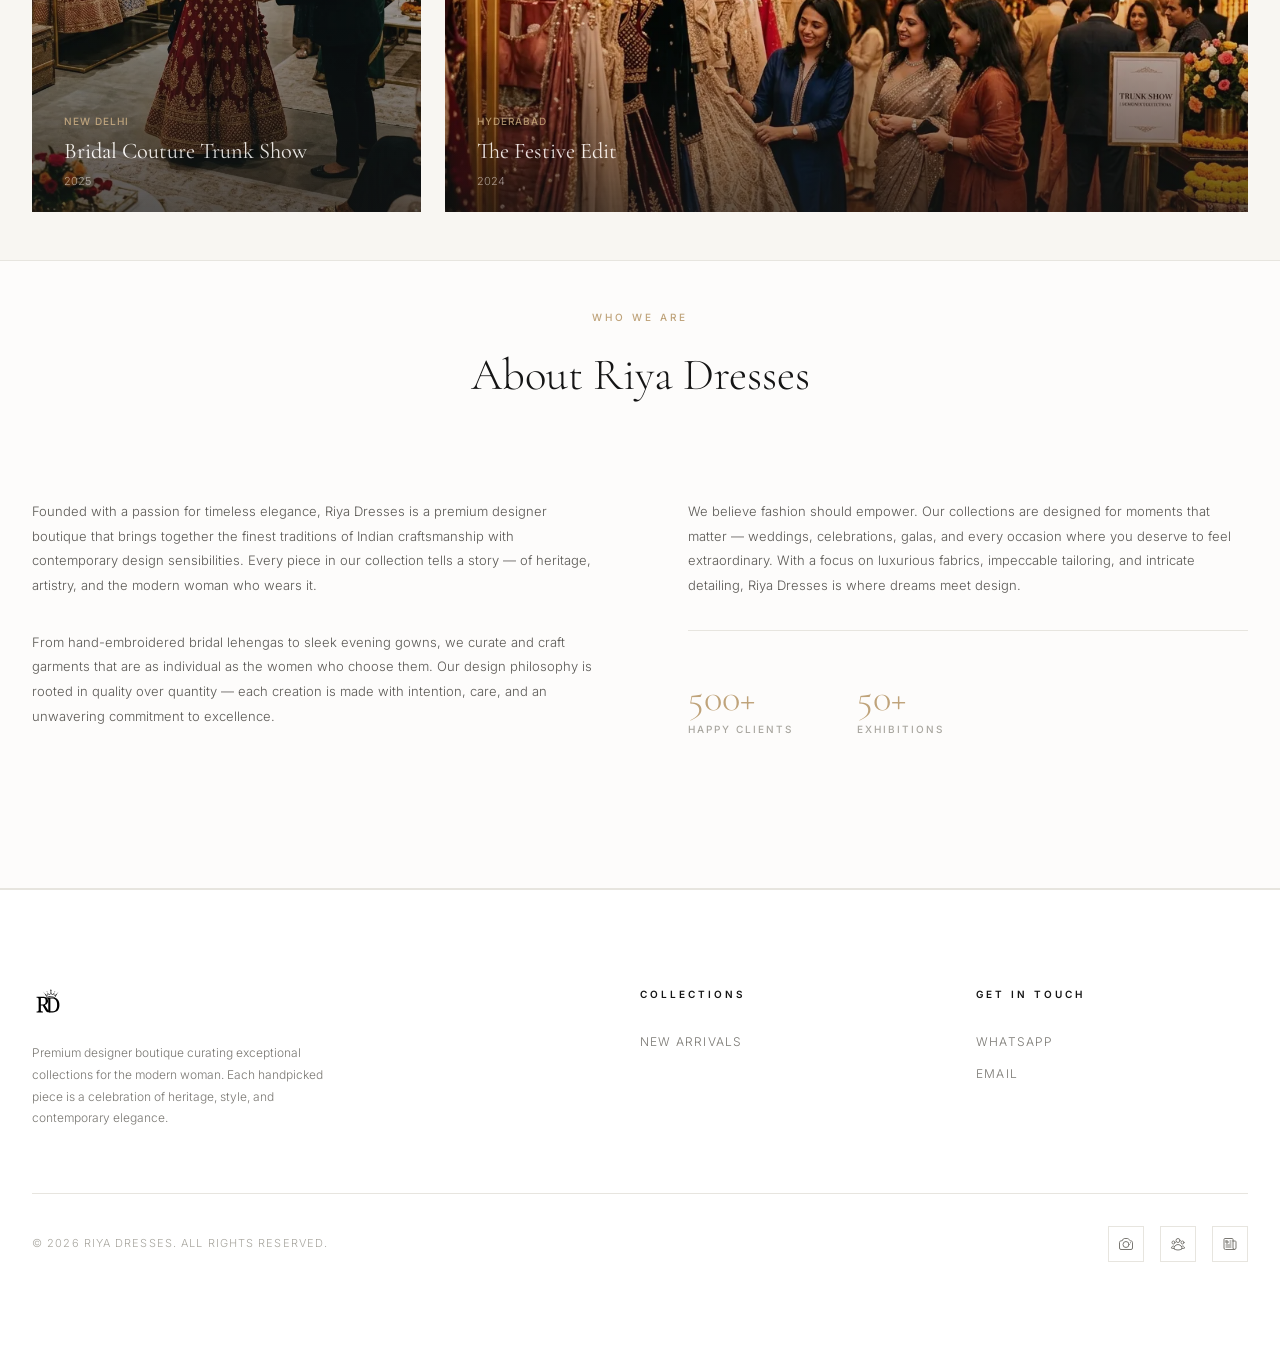
==== commit cd700f8b: "Remove Exhibitions link from footer" ====
--- a/index.html
+++ b/index.html
@@ -47,6 +47,7 @@
         </div>
       </div>
     </div>
+    <div class="top-banner__post-timer" id="top-banner-post-timer" style="display: none; text-align: center; width: 100%; font-weight: 600; letter-spacing: 2px; font-family: var(--font-sans); text-transform: uppercase;"></div>
   </div>
 
   <!-- ===== HEADER / NAVIGATION ===== -->
@@ -490,7 +491,6 @@
           <h3 class="footer__col-title">Get in Touch</h3>
           <a href="#" class="footer__link whatsapp-cta" data-product="General Inquiry" id="footer-whatsapp">WhatsApp</a>
           <a href="mailto:riyachugh598@gmail.com" class="footer__link" id="footer-email">Email</a>
-          <a href="#" class="footer__link" id="footer-exhibitions">Exhibitions</a>
         </div>
       </div>
       <div class="footer__bottom">
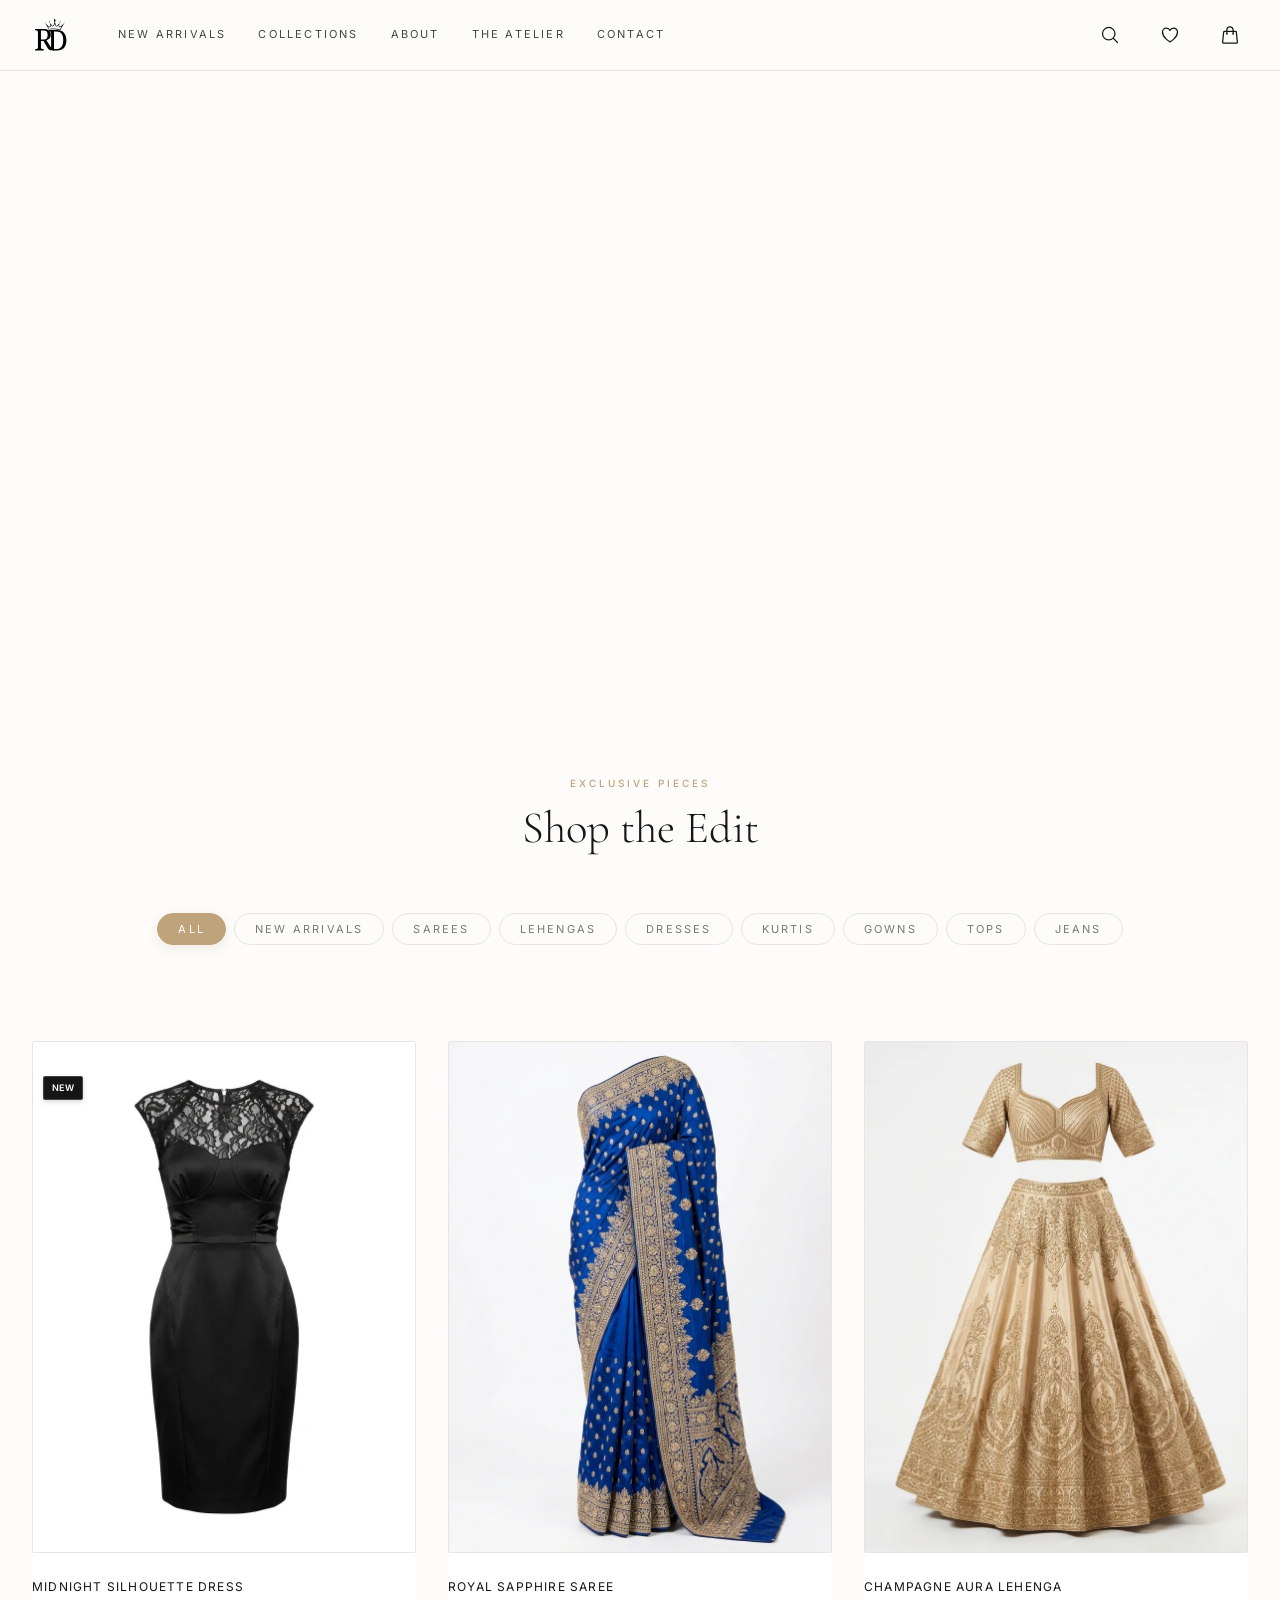
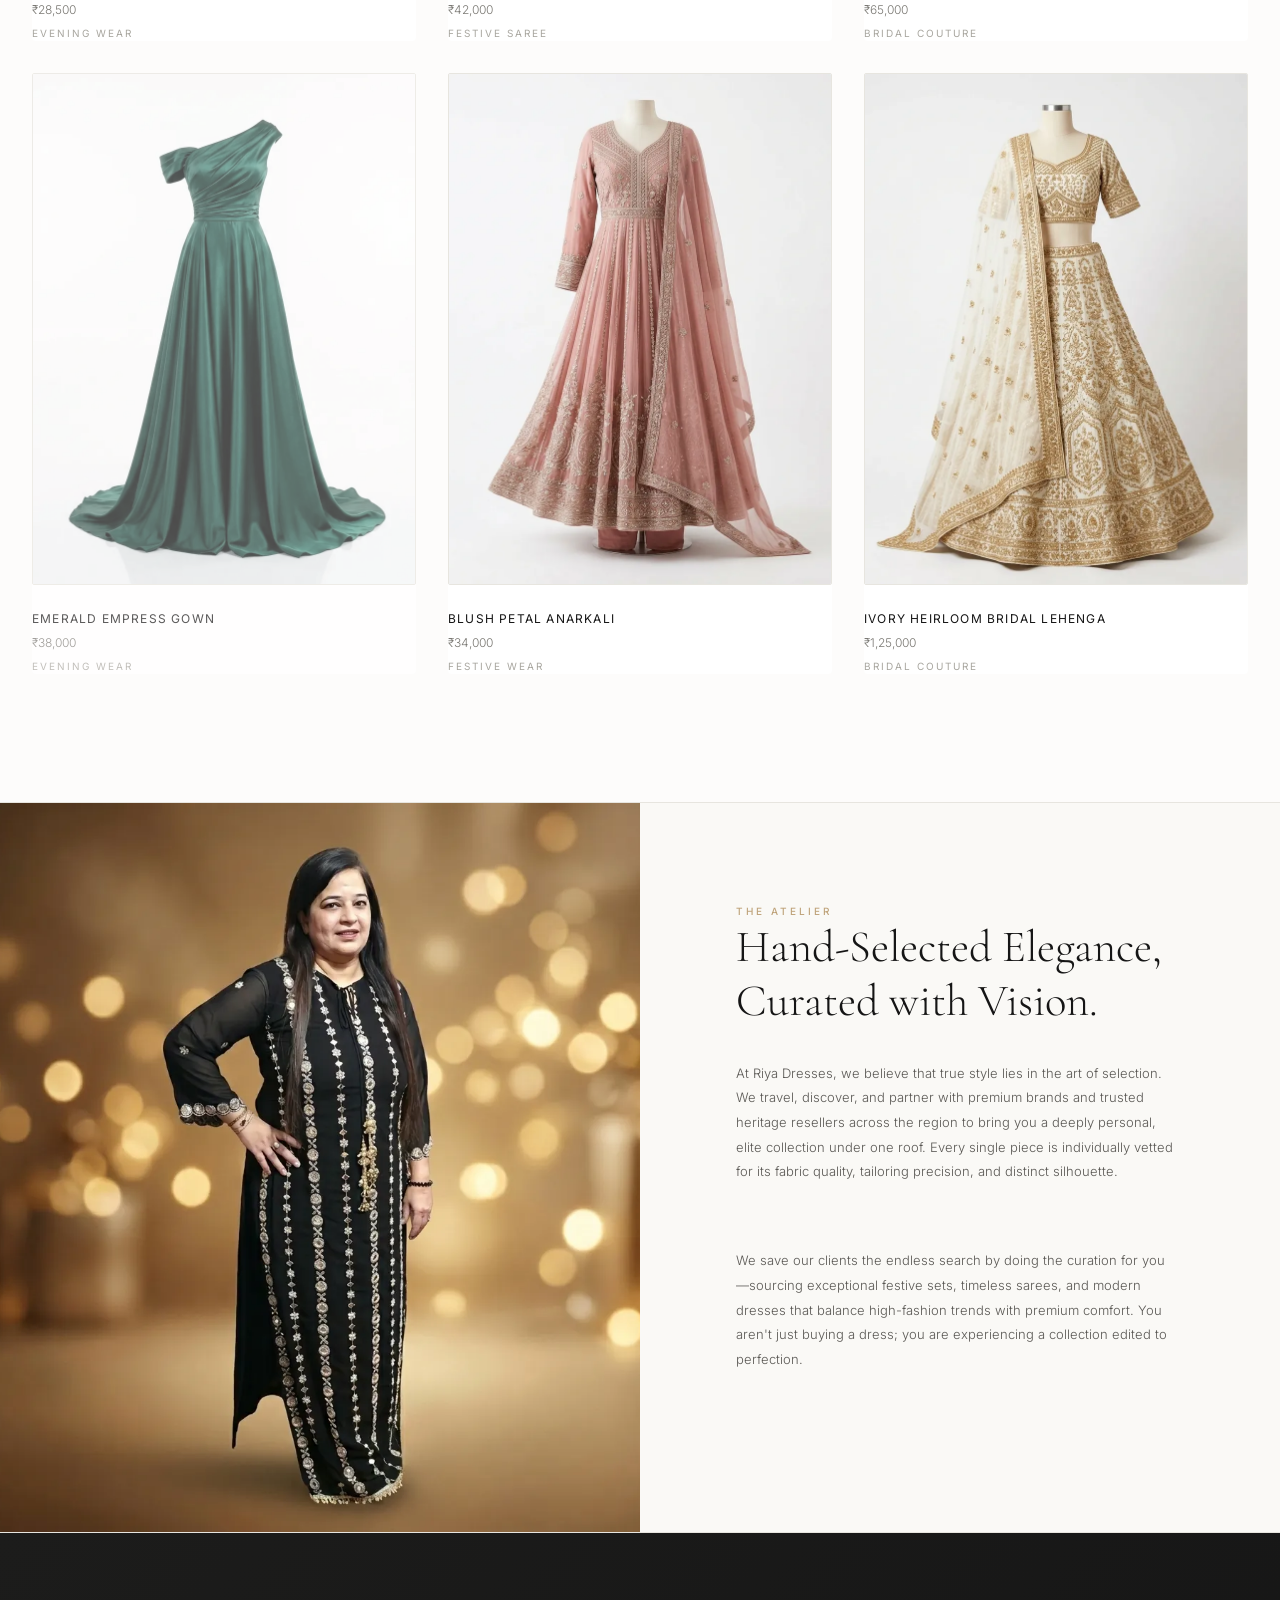
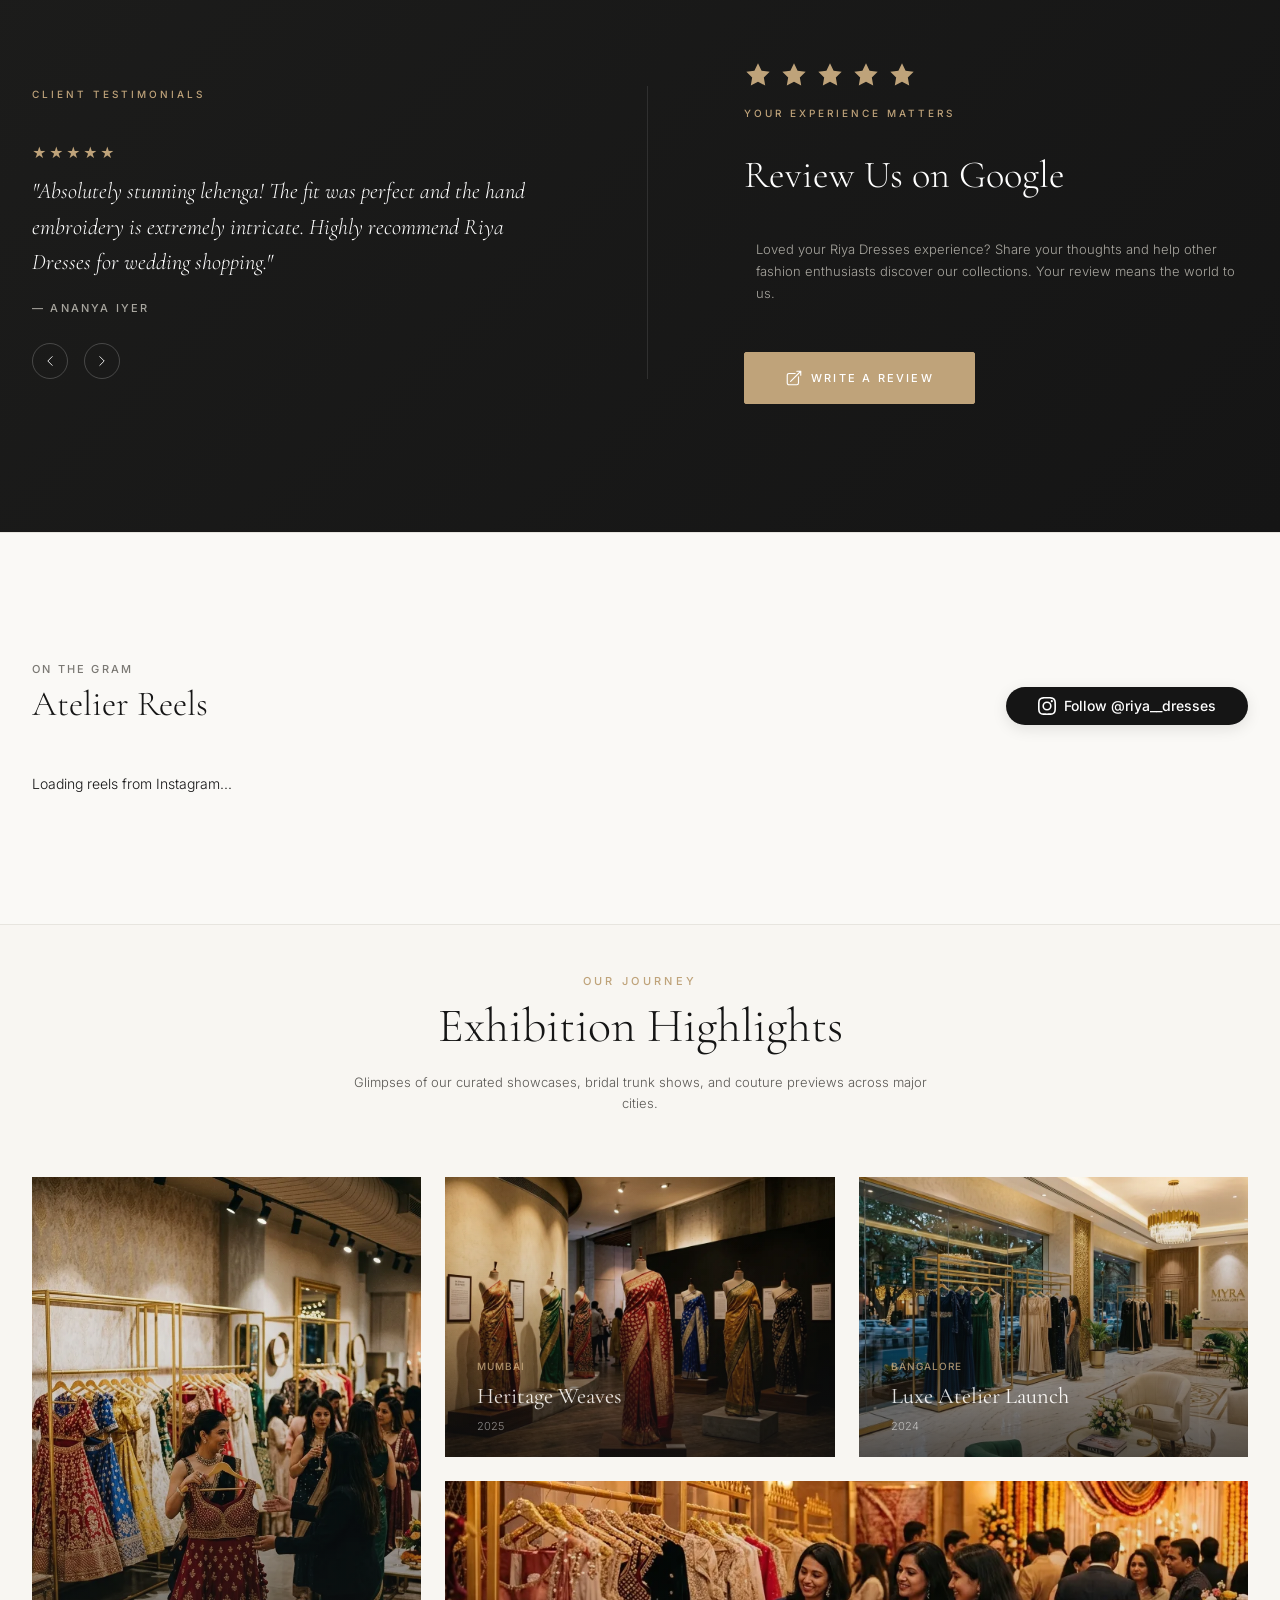
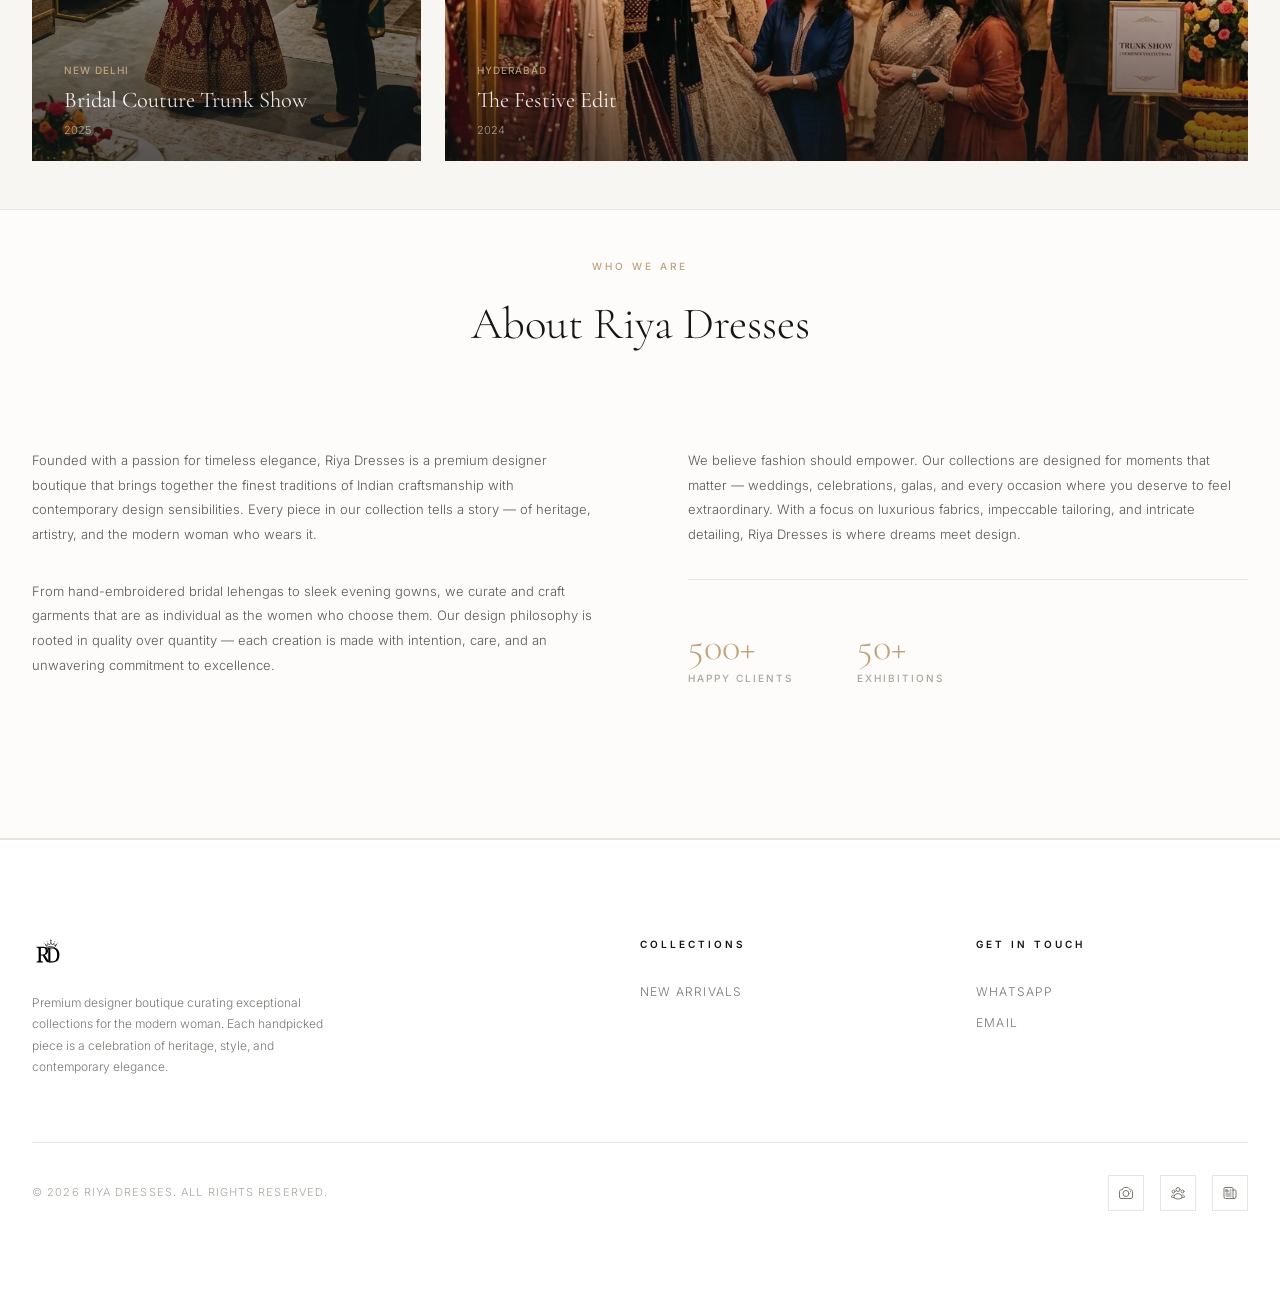
==== commit 624314f9: "Fix header top-banner countdown flash on page load" ====
--- a/index.html
+++ b/index.html
@@ -19,7 +19,7 @@
 <body>
 
   <!-- ===== TOP BANNER / TICKER ===== -->
-  <div class="top-banner" id="top-banner">
+  <div class="top-banner" id="top-banner" style="display: none;">
     <div class="top-banner__inner">
       <span class="top-banner__text" id="top-banner-label">Exhibition &amp; New Arrival Alerts</span>
       <span class="top-banner__text" style="opacity: 0.4;">&#x2726;</span>
@@ -613,6 +613,7 @@
               <button class="qv-size-btn" data-size="M">M</button>
               <button class="qv-size-btn" data-size="L">L</button>
               <button class="qv-size-btn" data-size="XL">XL</button>
+              <button class="qv-size-btn" data-size="XXL">XXL</button>
             </div>
             <span class="size-error" id="qv-size-error-msg" style="display: none;">Please select a size.</span>
           </div>
--- a/index.css
+++ b/index.css
@@ -854,13 +854,44 @@
 
 /* Disabled size selector style in Quick View Modal */
 .qv-size-btn.is-disabled {
-  opacity: 0.25;
+  position: relative;
+  opacity: 0.45;
   cursor: not-allowed;
+  border-color: var(--color-neutral-300) !important;
+  color: var(--color-neutral-400) !important;
+  background-color: var(--color-neutral-100) !important;
+  pointer-events: none;
+  overflow: hidden;
+  text-decoration: none;
+}
+
+/* Red diagonal cross (X) overlay on unavailable size boxes */
+.qv-size-btn.is-disabled::before,
+.qv-size-btn.is-disabled::after {
+  content: '';
+  position: absolute;
+  top: 50%;
+  left: -20%;
+  width: 140%;
+  height: 1.5px;
+  background-color: #dc2626;
+  pointer-events: none;
+}
+
+.qv-size-btn.is-disabled::before {
+  transform: rotate(-45deg);
+}
+
+.qv-size-btn.is-disabled::after {
+  transform: rotate(45deg);
+}
+
+.product-card__sizes .size-crossed {
   text-decoration: line-through;
-  border-color: var(--color-neutral-200) !important;
-  color: var(--color-neutral-400) !important;
-  background-color: var(--color-neutral-50) !important;
-  pointer-events: none;
+  text-decoration-color: #dc2626;
+  color: var(--color-neutral-400);
+  opacity: 0.5;
+  font-weight: 300;
 }
 
 .product-card__category {
@@ -2594,11 +2625,14 @@
 /* --- Click-to-load placeholder --- */
 .reel-card--lazy {
   cursor: pointer;
-  background: linear-gradient(145deg, #1a1a2e 0%, #16213e 50%, #0f3460 100%);
+  background: linear-gradient(150deg, var(--color-neutral-800) 0%, var(--color-black) 55%, #1a1512 100%);
+  border: 1px solid rgba(191, 163, 122, 0.25);
+  transition: filter var(--transition-fast), border-color var(--transition-fast);
 }
 
 .reel-card--lazy:hover {
-  filter: brightness(1.15);
+  filter: brightness(1.08);
+  border-color: rgba(191, 163, 122, 0.5);
 }
 
 .reel-card__placeholder {
@@ -2625,25 +2659,24 @@
   width: 56px;
   height: 56px;
   border-radius: 50%;
-  background-color: rgba(255, 255, 255, 0.15);
-  border: 2px solid rgba(255, 255, 255, 0.5);
+  background-color: transparent;
+  border: 1px solid var(--color-accent);
   display: flex;
   align-items: center;
   justify-content: center;
   backdrop-filter: blur(4px);
   animation: reel-pulse 2s ease-in-out infinite;
-  transition: background-color var(--transition-fast), border-color var(--transition-fast);
+  transition: background-color var(--transition-fast), transform var(--transition-fast);
 }
 
 .reel-card--lazy:hover .reel-card__placeholder-play {
-  background-color: rgba(191, 163, 122, 0.35);
-  border-color: var(--color-accent);
-  animation: none;
+  background-color: rgba(191, 163, 122, 0.18);
+  transform: scale(1.05);
 }
 
 @keyframes reel-pulse {
-  0%, 100% { box-shadow: 0 0 0 0 rgba(255,255,255,0.25); }
-  50%       { box-shadow: 0 0 0 10px rgba(255,255,255,0); }
+  0%, 100% { box-shadow: 0 0 0 0 rgba(191, 163, 122, 0.3); }
+  50%       { box-shadow: 0 0 0 10px rgba(191, 163, 122, 0); }
 }
 
 .reel-card__placeholder-label {
@@ -2652,12 +2685,12 @@
   font-weight: 500;
   letter-spacing: var(--tracking-widest);
   text-transform: uppercase;
-  color: rgba(255, 255, 255, 0.6);
+  color: rgba(191, 163, 122, 0.8);
   transition: color var(--transition-fast);
 }
 
 .reel-card--lazy:hover .reel-card__placeholder-label {
-  color: var(--color-accent);
+  color: rgba(191, 163, 122, 1);
 }
 
 .reel-card__whatsapp-cta {
@@ -2853,3 +2886,89 @@
   }
 }
 
+/* ============================================================
+   SKELETON LOADING PLACEHOLDERS
+   Shown while Firebase data loads to prevent stale content flash
+   ============================================================ */
+
+@keyframes skeleton-shimmer {
+  0% { background-position: -400px 0; }
+  100% { background-position: 400px 0; }
+}
+
+.skeleton-pulse {
+  background: linear-gradient(
+    90deg,
+    var(--color-neutral-100) 25%,
+    var(--color-neutral-200) 50%,
+    var(--color-neutral-100) 75%
+  );
+  background-size: 800px 100%;
+  animation: skeleton-shimmer 1.8s ease-in-out infinite;
+  border-radius: 4px;
+}
+
+/* Product card skeleton */
+.skeleton-product-card {
+  display: flex;
+  flex-direction: column;
+  border-radius: 4px;
+  overflow: hidden;
+}
+
+.skeleton-product-card__image {
+  aspect-ratio: 3 / 4;
+  margin-bottom: var(--space-lg);
+  border-radius: 2px;
+}
+
+.skeleton-product-card__name {
+  height: 16px;
+  width: 75%;
+  margin-bottom: var(--space-sm);
+}
+
+.skeleton-product-card__price {
+  height: 14px;
+  width: 40%;
+  margin-bottom: var(--space-xs);
+}
+
+.skeleton-product-card__category {
+  height: 12px;
+  width: 55%;
+}
+
+/* Hero tile skeleton */
+.skeleton-hero-tile {
+  border-radius: 4px;
+  min-height: 300px;
+}
+
+.skeleton-hero-tile.cat-large {
+  min-height: 400px;
+}
+
+/* Review card skeleton */
+.skeleton-review-card {
+  padding: var(--space-xl);
+  border-radius: 8px;
+  min-height: 200px;
+  border: 1px solid var(--color-neutral-200);
+}
+
+/* Filter skeleton */
+.skeleton-filter-btn {
+  height: 36px;
+  width: 80px;
+  border-radius: 20px;
+  display: inline-block;
+}
+
+/* Reel skeleton */
+.skeleton-reel-card {
+  border-radius: 12px;
+  aspect-ratio: 9 / 16;
+  min-height: 350px;
+}
+
